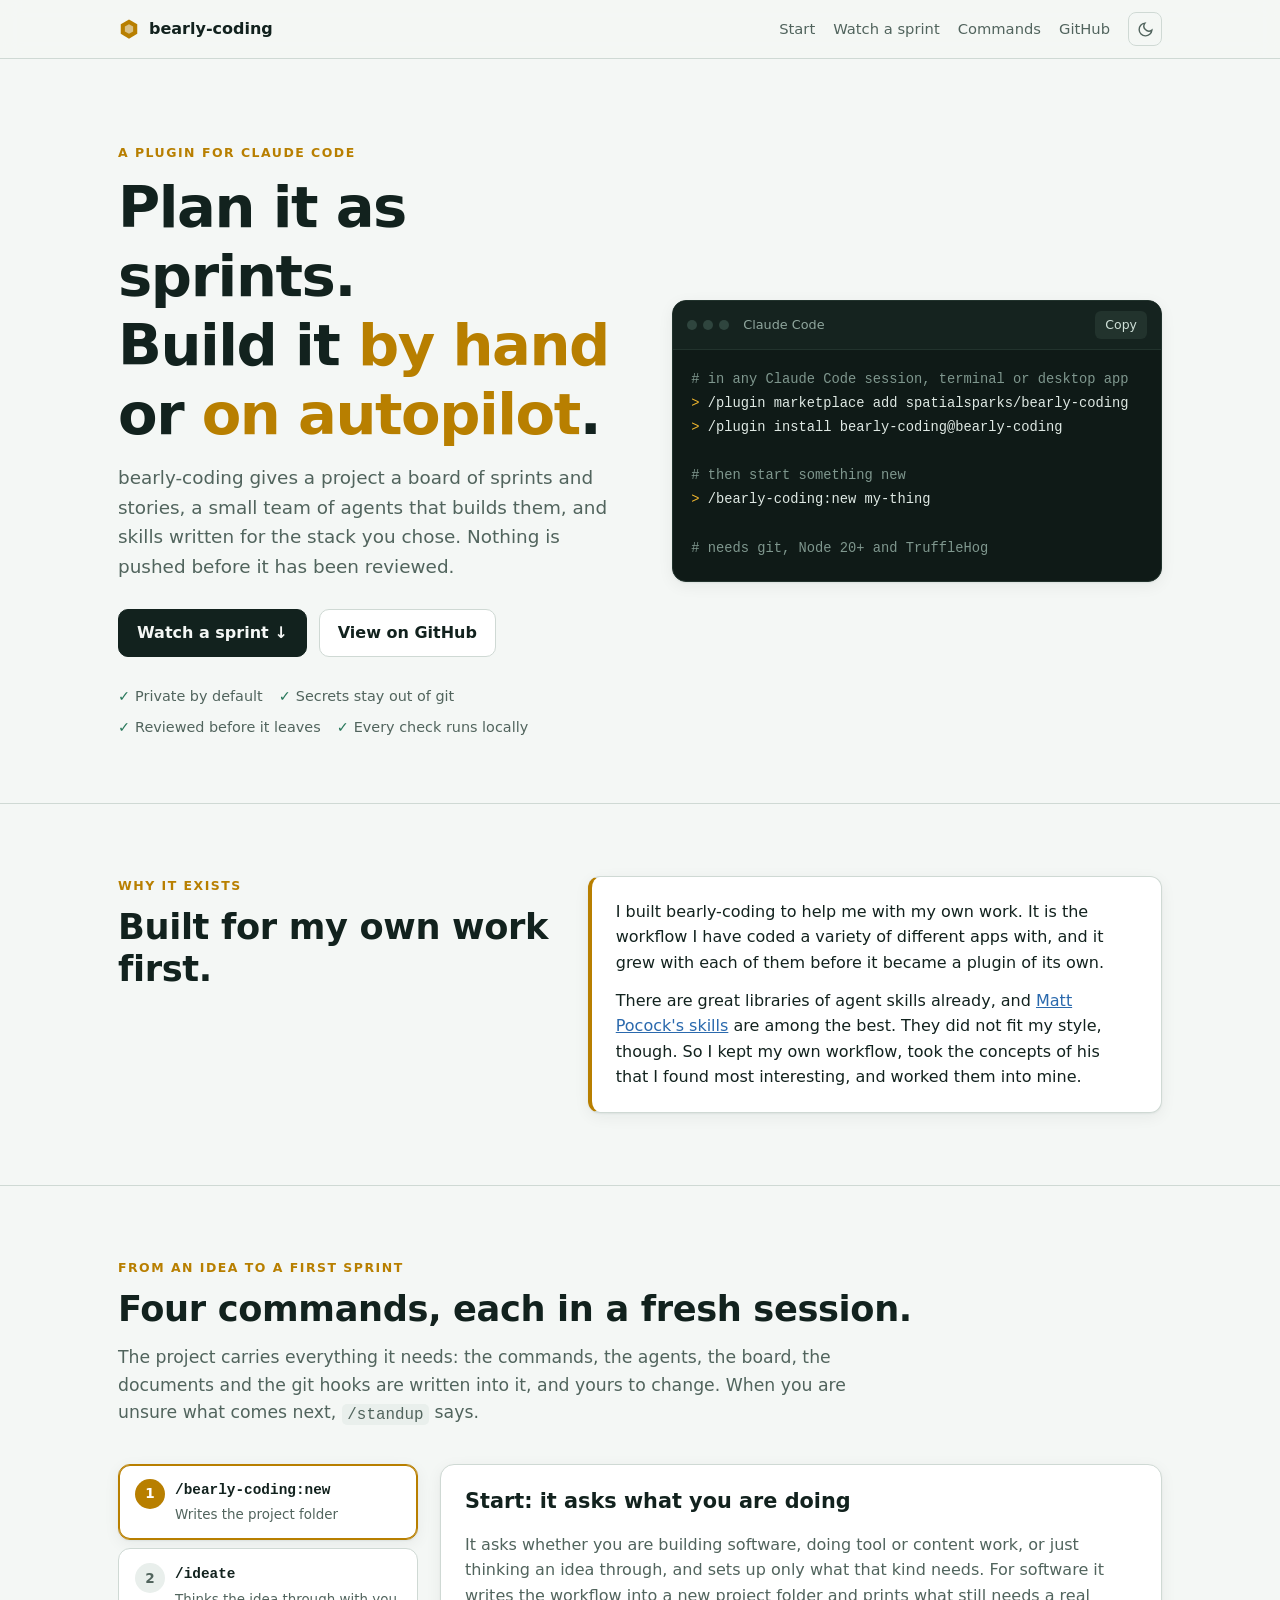
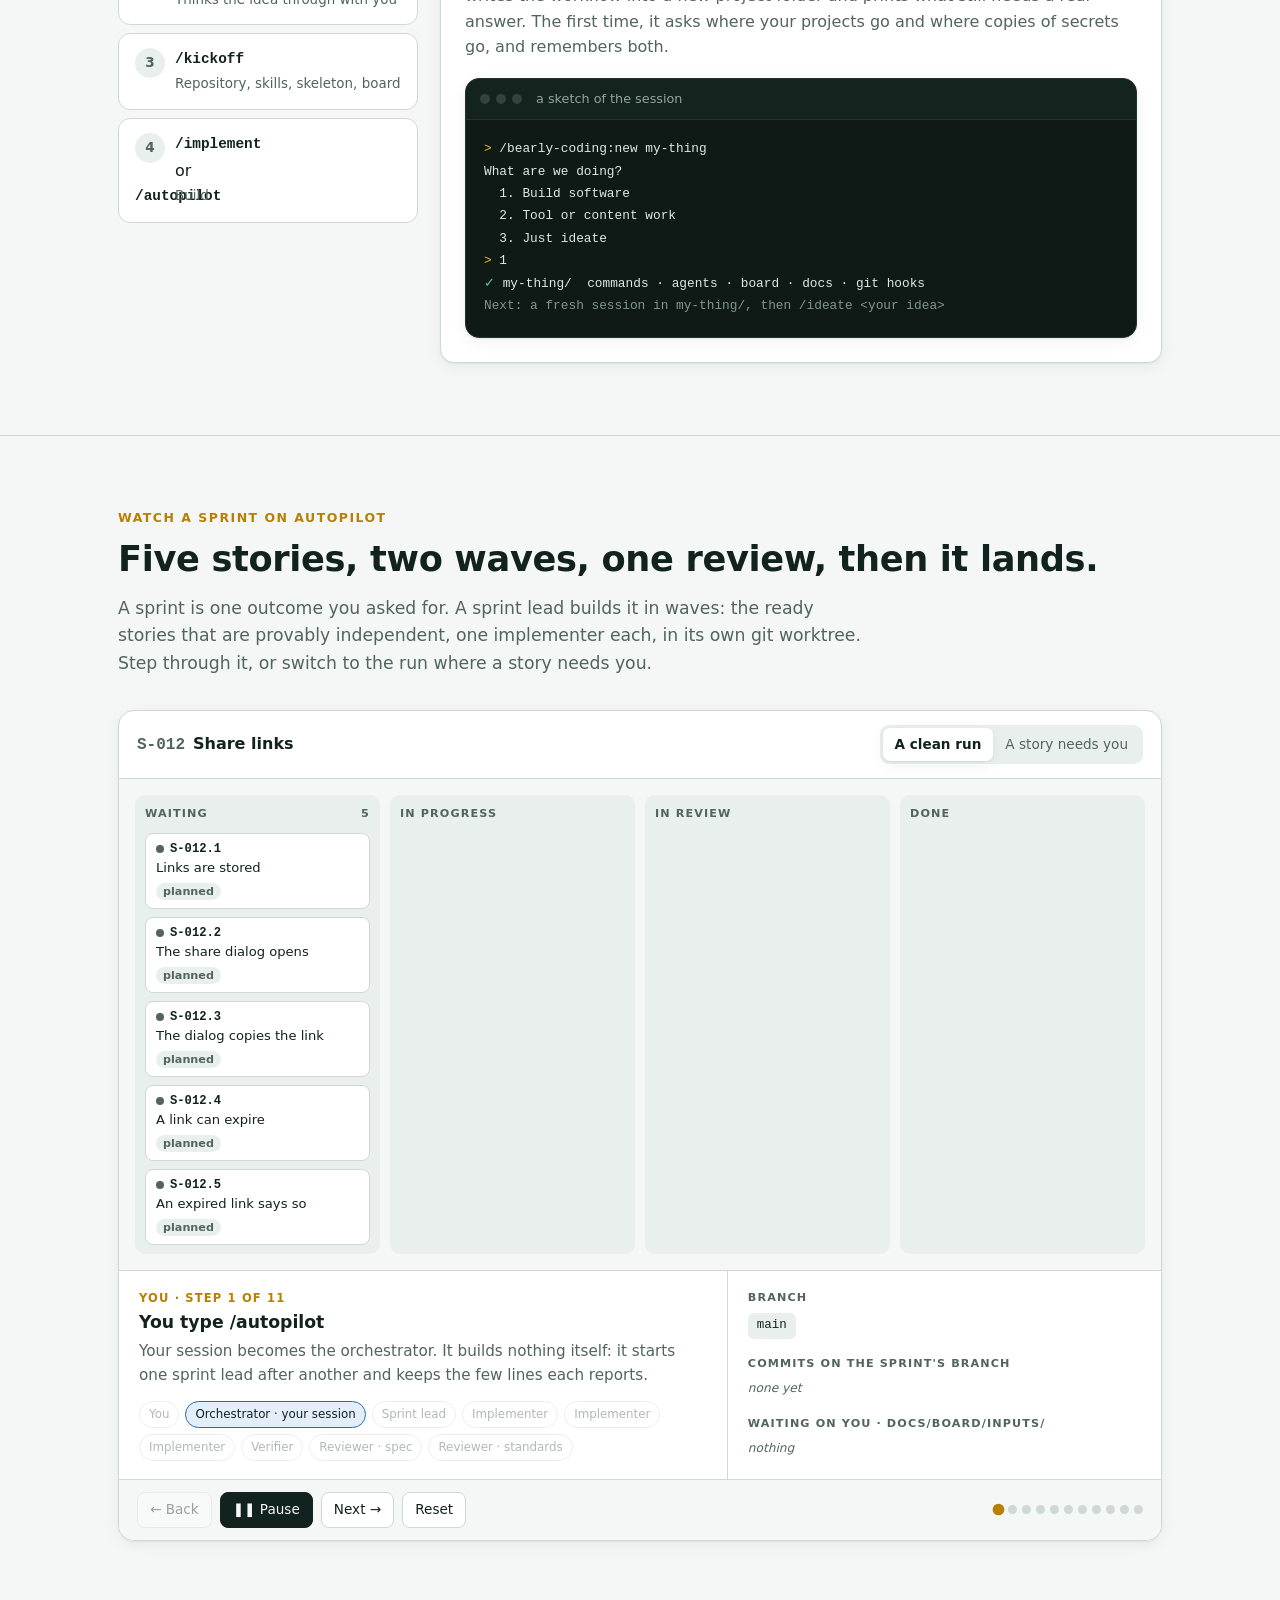
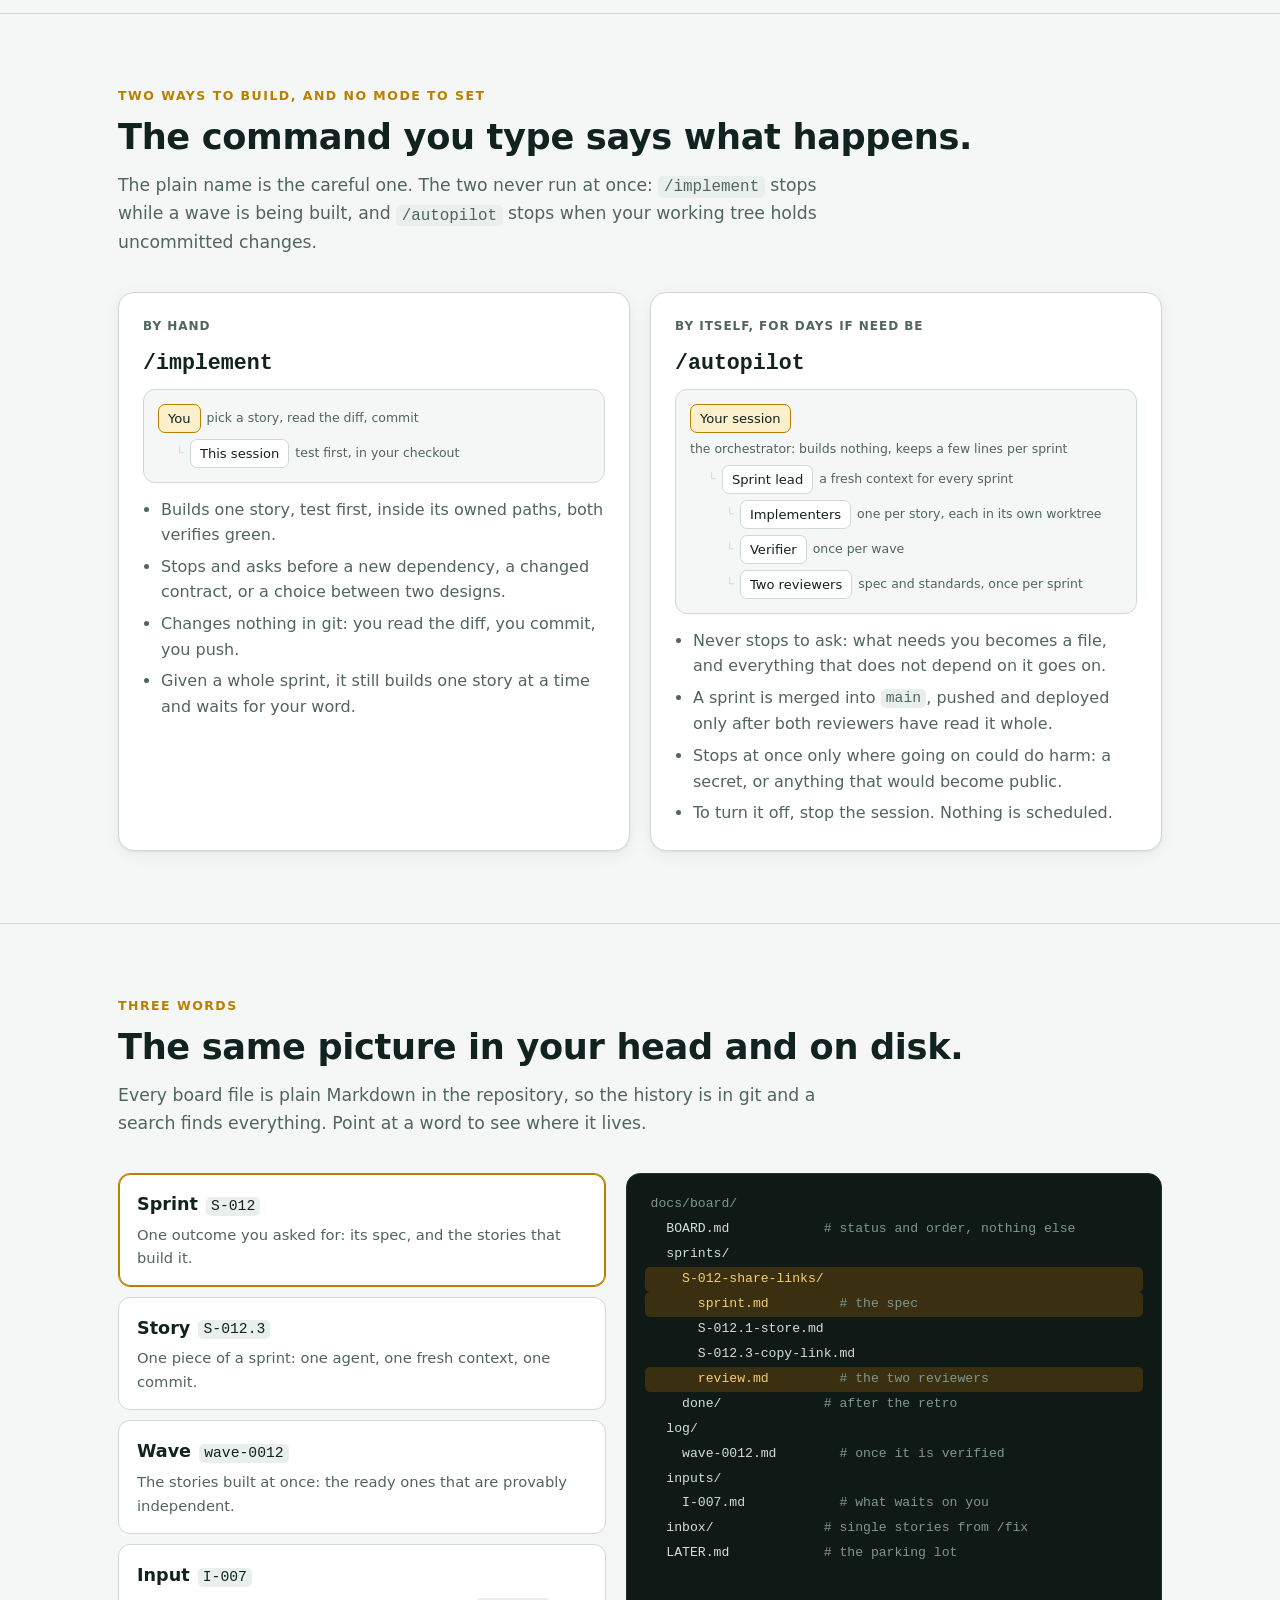
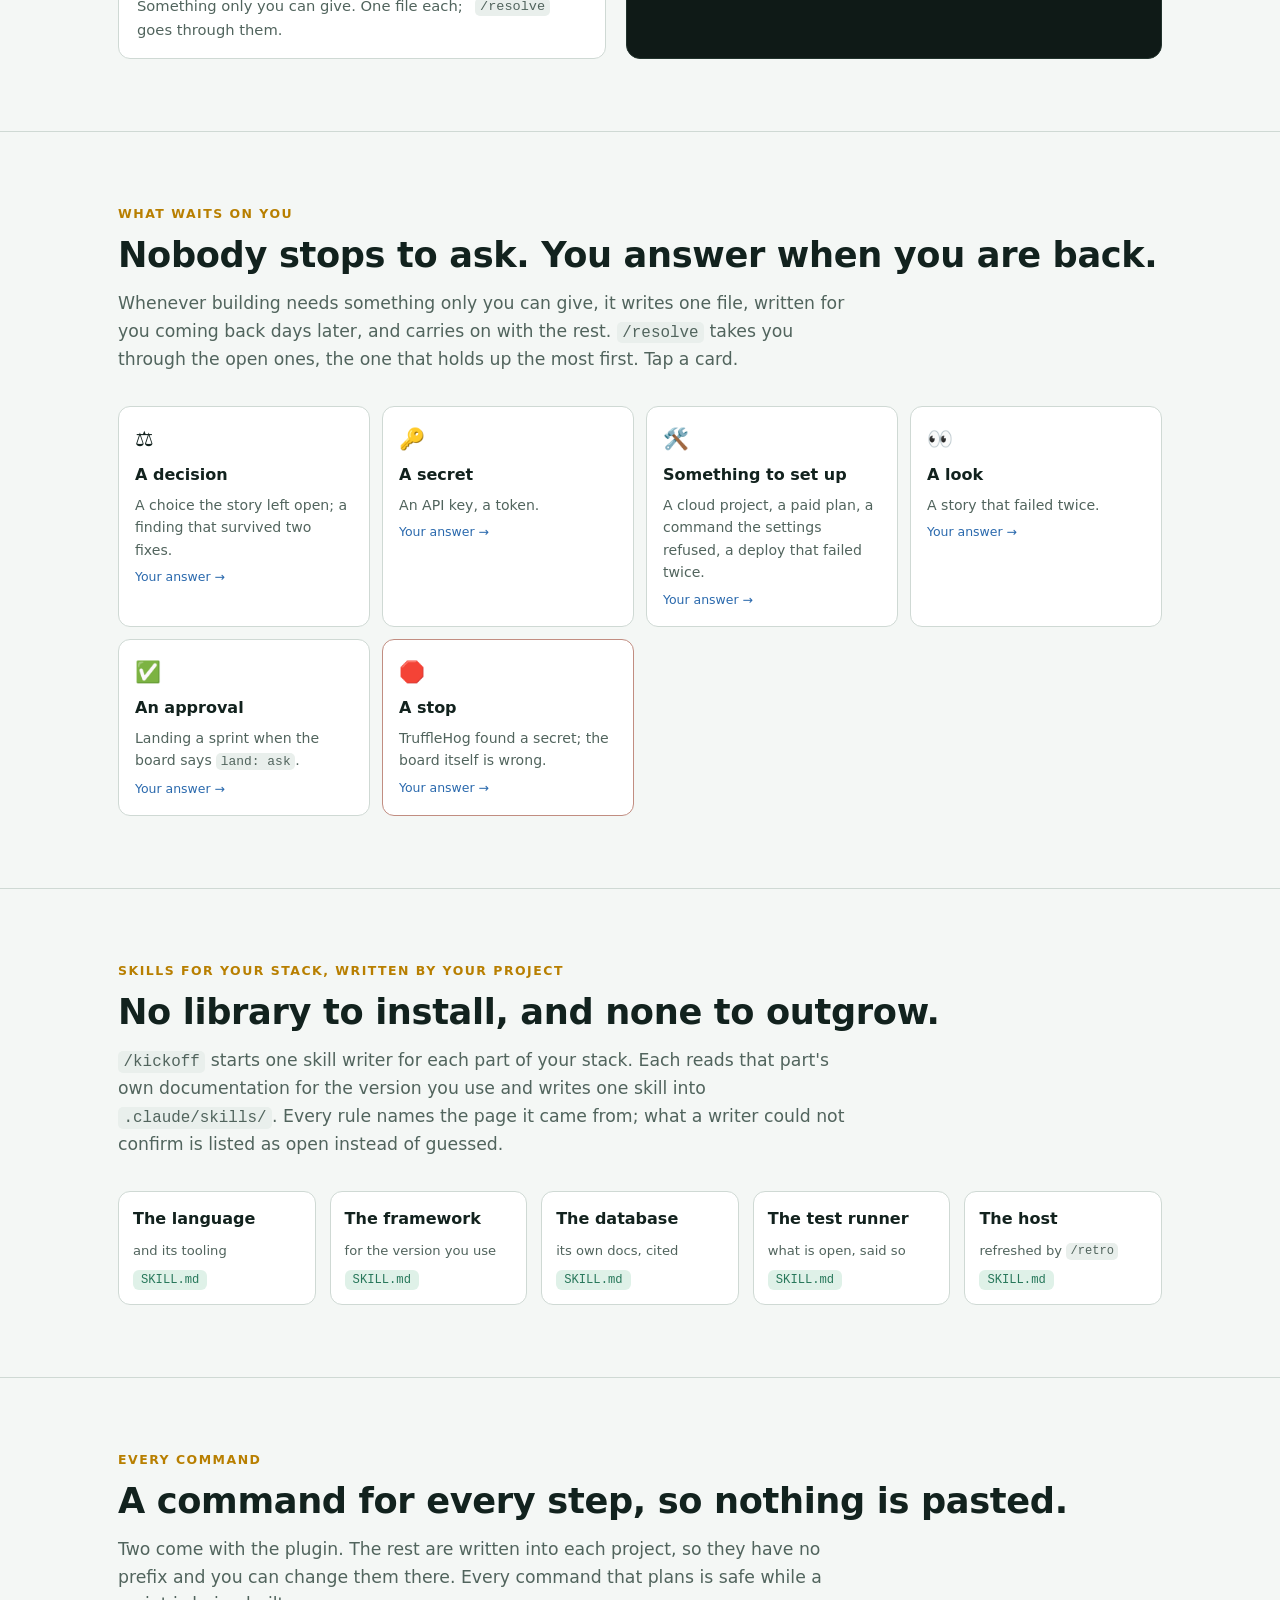
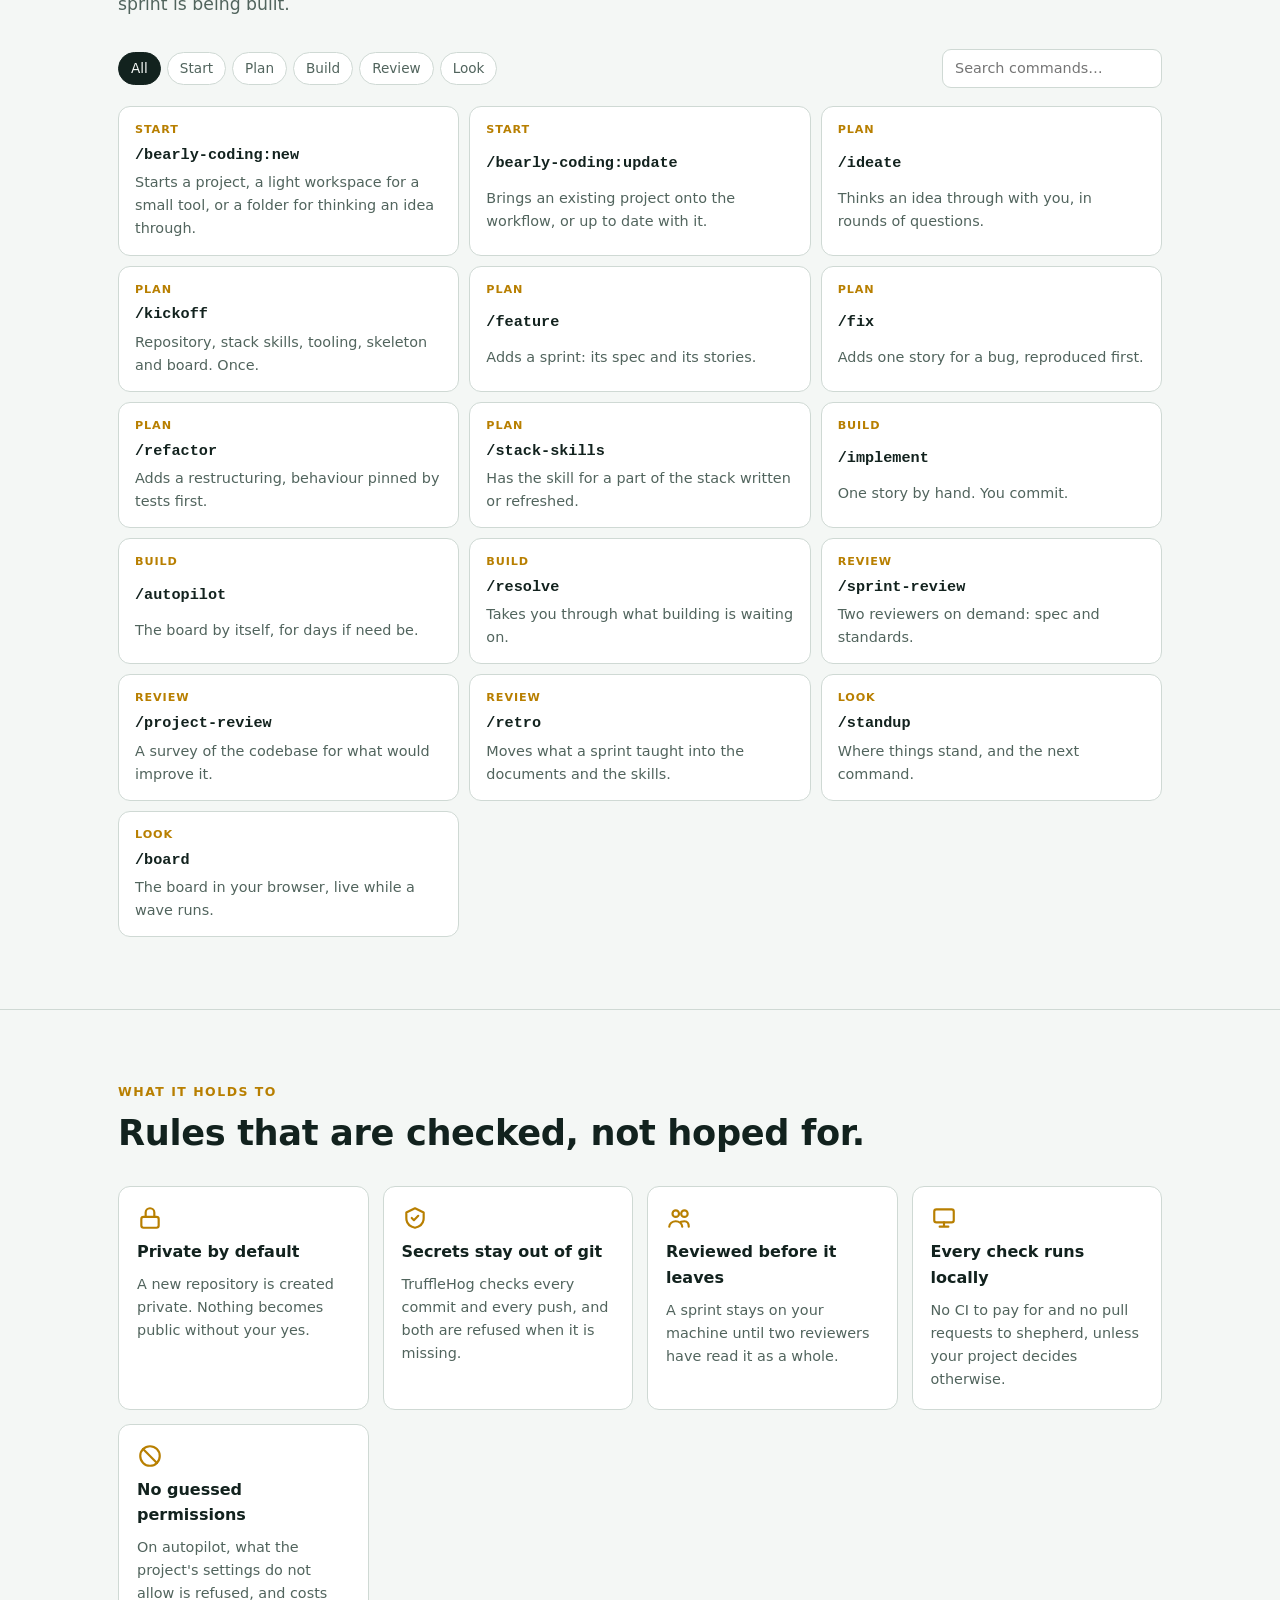
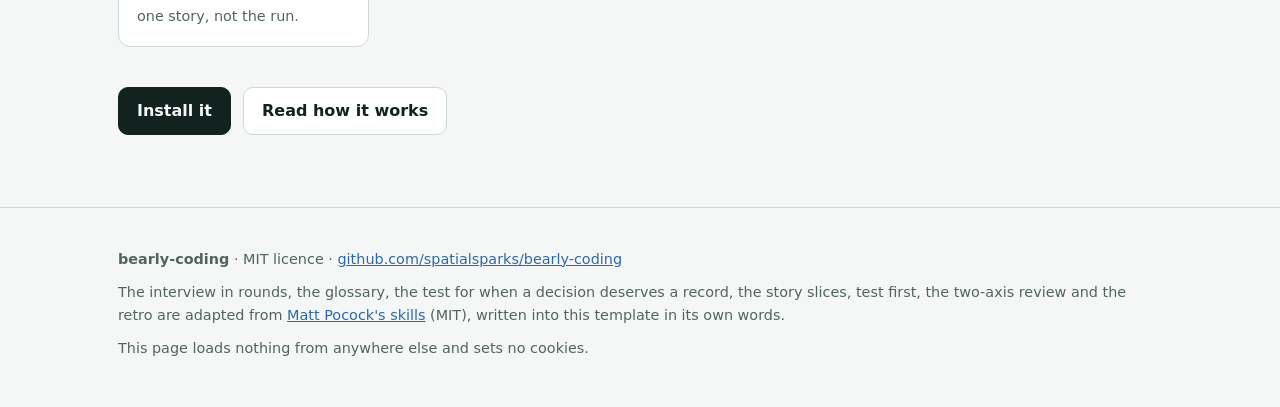
==== docs/index.html @ eb86c1d1 "docs: a page to click through, a flow picture, and a security policy - docs/index.html: the GitHub P" ====
<!doctype html>
<html lang="en">
<head>
<meta charset="utf-8">
<meta name="viewport" content="width=device-width, initial-scale=1">
<title>bearly-coding</title>
<meta name="description" content="A plugin for Claude Code: plan software as sprints on a board, and build it with a small team of agents, one story by hand or the whole board on autopilot.">
<meta property="og:title" content="bearly-coding">
<meta property="og:description" content="Plan it as sprints. Build it by hand or on autopilot. A plugin for Claude Code.">
<link rel="icon" href="data:image/svg+xml,%3Csvg xmlns='http://www.w3.org/2000/svg' viewBox='0 0 32 32'%3E%3Cpath d='M16 2l12 7v14l-12 7-12-7V9z' fill='%23e0a21a'/%3E%3C/svg%3E">
<style>
:root {
  --bg: #f4f7f5; --bg2: #e9efec; --card: #ffffff; --ink: #12221e; --muted: #51645d;
  --line: #cfd9d4; --honey: #b87f00; --honey-wash: #fbefcc; --blue: #2a69ad; --blue-wash: #e3eefa;
  --green: #27775a; --green-wash: #dff1e8; --red: #b3402e; --red-wash: #fbe3de;
  --shadow: 0 1px 2px rgba(18,34,30,.06), 0 4px 16px rgba(18,34,30,.06);
  --mono: ui-monospace, "Cascadia Mono", "SF Mono", Consolas, monospace;
  color-scheme: light;
}
@media (prefers-color-scheme: dark) {
  :root:not([data-theme="light"]) {
    --bg: #0b1412; --bg2: #111d1a; --card: #17241f; --ink: #e5eee9; --muted: #9bafa7;
    --line: #2b3c36; --honey: #f0b62e; --honey-wash: #3a2f10; --blue: #76aeea; --blue-wash: #15283b;
    --green: #62c39a; --green-wash: #133026; --red: #ef8a78; --red-wash: #3b1a14;
    --shadow: 0 1px 2px rgba(0,0,0,.3), 0 4px 16px rgba(0,0,0,.25);
    color-scheme: dark;
  }
}
:root[data-theme="dark"] {
  --bg: #0b1412; --bg2: #111d1a; --card: #17241f; --ink: #e5eee9; --muted: #9bafa7;
  --line: #2b3c36; --honey: #f0b62e; --honey-wash: #3a2f10; --blue: #76aeea; --blue-wash: #15283b;
  --green: #62c39a; --green-wash: #133026; --red: #ef8a78; --red-wash: #3b1a14;
  --shadow: 0 1px 2px rgba(0,0,0,.3), 0 4px 16px rgba(0,0,0,.25);
  color-scheme: dark;
}

* { box-sizing: border-box; }
html { scroll-behavior: smooth; scroll-padding-top: 72px; }
body {
  margin: 0; background: var(--bg); color: var(--ink);
  font: 16px/1.6 system-ui, -apple-system, "Segoe UI", Roboto, sans-serif;
  -webkit-font-smoothing: antialiased;
}
a { color: var(--blue); }
code, kbd, pre { font-family: var(--mono); }
code { font-size: .92em; background: var(--bg2); padding: .1em .35em; border-radius: 5px; }
h1, h2, h3 { line-height: 1.2; margin: 0; }
h2 { font-size: clamp(1.6rem, 3.2vw, 2.2rem); letter-spacing: -.01em; }
h3 { font-size: 1.1rem; }
p { margin: 0; }
button { font: inherit; color: inherit; cursor: pointer; }
.wrap { max-width: 1100px; margin: 0 auto; padding: 0 16px; }
@media (min-width: 720px) { .wrap { padding: 0 28px; } }
section { padding: 72px 0; }
section + section { border-top: 1px solid var(--line); }
.kicker { color: var(--honey); font-size: .78rem; font-weight: 700; letter-spacing: .12em; text-transform: uppercase; margin-bottom: 10px; }
.lede { color: var(--muted); font-size: 1.08rem; max-width: 68ch; margin-top: 14px; }
.sr { position: absolute; width: 1px; height: 1px; overflow: hidden; clip: rect(0 0 0 0); }

/* Header */
header.top {
  position: sticky; top: 0; z-index: 10; backdrop-filter: blur(10px);
  background: color-mix(in srgb, var(--bg) 82%, transparent); border-bottom: 1px solid var(--line);
}
header.top .wrap { display: flex; align-items: center; gap: 18px; height: 58px; }
.brand { display: flex; align-items: center; gap: 9px; font-weight: 750; color: var(--ink); text-decoration: none; }
.brand svg { width: 22px; height: 22px; }
nav.links { display: flex; gap: 18px; margin-left: auto; font-size: .92rem; }
nav.links a { color: var(--muted); text-decoration: none; }
nav.links a:hover { color: var(--ink); }
@media (max-width: 760px) { nav.links .hide-sm { display: none; } }
.icon-btn { background: none; border: 1px solid var(--line); border-radius: 8px; width: 34px; height: 34px; display: grid; place-items: center; color: var(--muted); }
.icon-btn:hover { color: var(--ink); border-color: var(--muted); }
.icon-btn svg { width: 17px; height: 17px; }

/* Hero */
.hero { padding: 84px 0 64px; }
.hero-grid { display: grid; gap: 40px; align-items: center; }
@media (min-width: 920px) { .hero-grid { grid-template-columns: 1.05fr 1fr; } }
.hero h1 { font-size: clamp(2.2rem, 5.4vw, 3.6rem); letter-spacing: -.025em; font-weight: 800; }
.hero h1 em { font-style: normal; color: var(--honey); }
.hero .lede { font-size: 1.15rem; }
.cta { display: flex; flex-wrap: wrap; gap: 12px; margin-top: 28px; }
.btn { display: inline-flex; align-items: center; gap: 8px; padding: 10px 18px; border-radius: 10px; font-weight: 600; text-decoration: none; border: 1px solid var(--line); background: var(--card); color: var(--ink); }
.btn.primary { background: var(--ink); color: var(--bg); border-color: var(--ink); }
.btn:hover { transform: translateY(-1px); }
.promises { display: flex; flex-wrap: wrap; gap: 8px 16px; margin-top: 28px; color: var(--muted); font-size: .9rem; }
.promises span::before { content: "✓ "; color: var(--green); font-weight: 700; }

.term { background: #0f1a17; color: #dfe9e4; border-radius: 14px; box-shadow: var(--shadow); overflow: hidden; border: 1px solid #22332d; }
.term-bar { display: flex; align-items: center; gap: 6px; padding: 10px 14px; background: #15231f; border-bottom: 1px solid #22332d; }
.term-bar i { width: 10px; height: 10px; border-radius: 50%; background: #2f453e; display: block; }
.term-bar b { margin-left: 8px; font-weight: 500; font-size: .8rem; color: #8fa69d; }
.term-bar button { margin-left: auto; background: #22332d; border: 0; color: #cfe0d8; font-size: .78rem; padding: 4px 10px; border-radius: 6px; }
.term pre { margin: 0; padding: 18px 18px 20px; font-size: .86rem; line-height: 1.75; white-space: pre-wrap; word-break: break-word; }
.term .c { color: #7f978e; }
.term .p { color: #f0b62e; }
.term .ok { color: #62c39a; }
.term .hl { color: #9ccaf5; }

/* Why */
.why { display: grid; gap: 28px; }
@media (min-width: 860px) { .why { grid-template-columns: 1fr 1.3fr; align-items: start; } }
.why blockquote { margin: 0; padding: 22px 24px; background: var(--card); border: 1px solid var(--line); border-left: 4px solid var(--honey); border-radius: 12px; box-shadow: var(--shadow); }
.why blockquote p + p { margin-top: 12px; }

/* Steps */
.steps { display: grid; gap: 22px; margin-top: 36px; }
@media (min-width: 900px) { .steps { grid-template-columns: 300px 1fr; } }
.step-tabs { display: grid; gap: 8px; align-content: start; }
.step-tab { text-align: left; background: var(--card); border: 1px solid var(--line); border-radius: 12px; padding: 14px 16px; display: grid; grid-template-columns: 30px 1fr; gap: 2px 10px; }
.step-tab .n { grid-row: span 2; width: 30px; height: 30px; border-radius: 50%; background: var(--bg2); color: var(--muted); display: grid; place-items: center; font-weight: 700; font-size: .85rem; }
.step-tab code { background: none; padding: 0; font-weight: 600; font-size: .9rem; }
.step-tab small { color: var(--muted); font-size: .84rem; }
.step-tab[aria-selected="true"] { border-color: var(--honey); box-shadow: 0 0 0 1px var(--honey) inset, var(--shadow); }
.step-tab[aria-selected="true"] .n { background: var(--honey); color: #fff; }
.step-panel { background: var(--card); border: 1px solid var(--line); border-radius: 14px; padding: 24px; box-shadow: var(--shadow); display: grid; gap: 18px; align-content: start; }
.step-panel h3 { font-size: 1.3rem; }
.step-panel p { color: var(--muted); }
.step-panel .term pre { font-size: .8rem; }
.note { font-size: .8rem; color: var(--muted); }

/* Simulator */
.sim { margin-top: 32px; background: var(--card); border: 1px solid var(--line); border-radius: 16px; box-shadow: var(--shadow); overflow: hidden; }
.sim-head { display: flex; flex-wrap: wrap; gap: 12px; align-items: center; padding: 14px 18px; border-bottom: 1px solid var(--line); }
.sim-head .title { font-weight: 700; }
.sim-head .title span { font-family: var(--mono); color: var(--muted); font-weight: 600; margin-right: 8px; }
.seg { display: inline-flex; background: var(--bg2); border-radius: 9px; padding: 3px; margin-left: auto; }
.seg button { border: 0; background: none; padding: 6px 12px; border-radius: 7px; font-size: .85rem; color: var(--muted); }
.seg button[aria-pressed="true"] { background: var(--card); color: var(--ink); box-shadow: var(--shadow); font-weight: 600; }
.board { display: grid; grid-template-columns: repeat(4, 1fr); gap: 10px; padding: 16px; background: var(--bg); }
@media (max-width: 760px) { .board { grid-template-columns: repeat(2, 1fr); } }
.lane { background: var(--bg2); border-radius: 10px; padding: 10px; min-height: 250px; display: flex; flex-direction: column; gap: 8px; }
@media (max-width: 760px) { .lane { min-height: 150px; } }
.lane h4 { margin: 0 0 2px; font-size: .7rem; letter-spacing: .1em; color: var(--muted); display: flex; justify-content: space-between; }
.card { background: var(--card); border: 1px solid var(--line); border-radius: 8px; padding: 8px 10px; font-size: .82rem; line-height: 1.35; will-change: transform; }
.card .id { font: 600 .76rem var(--mono); display: flex; align-items: center; gap: 6px; }
.card .id::before { content: ""; width: 8px; height: 8px; border-radius: 50%; background: var(--dot, var(--muted)); }
.card .t { margin-top: 3px; }
.card .b { display: inline-block; margin-top: 6px; font-size: .7rem; font-weight: 600; padding: 1px 7px; border-radius: 99px; background: var(--bg2); color: var(--muted); }
.card.prog { --dot: var(--blue); } .card.prog .b { background: var(--blue-wash); color: var(--blue); }
.card.rev { --dot: var(--honey); } .card.rev .b { background: var(--honey-wash); color: var(--honey); }
.card.done { --dot: var(--green); } .card.done .b { background: var(--green-wash); color: var(--green); }
.card.ready .b { background: var(--green-wash); color: var(--green); }
.card.blocked { border-color: var(--red); --dot: var(--red); } .card.blocked .b { background: var(--red-wash); color: var(--red); }
.card.fix { border-style: dashed; }

.sim-body { display: grid; gap: 0; }
@media (min-width: 920px) { .sim-body { grid-template-columns: 1.4fr 1fr; } }
.narr { padding: 18px 20px; border-top: 1px solid var(--line); min-height: 150px; }
.narr .k { font-size: .72rem; font-weight: 700; letter-spacing: .1em; color: var(--honey); text-transform: uppercase; }
.narr h3 { margin: 4px 0 6px; font-size: 1.08rem; }
.narr p { color: var(--muted); font-size: .95rem; }
.agents { display: flex; flex-wrap: wrap; gap: 6px; margin-top: 14px; }
.agent { font-size: .74rem; padding: 3px 9px; border-radius: 99px; border: 1px solid var(--line); color: var(--muted); opacity: .45; transition: all .3s; }
.agent.on { opacity: 1; color: var(--ink); border-color: var(--blue); background: var(--blue-wash); }
.agent.you.on { border-color: var(--honey); background: var(--honey-wash); }
.side { border-top: 1px solid var(--line); padding: 18px 20px; display: grid; gap: 16px; align-content: start; font-size: .84rem; }
@media (min-width: 920px) { .side { border-left: 1px solid var(--line); } }
.side h4 { margin: 0 0 6px; font-size: .7rem; letter-spacing: .1em; color: var(--muted); text-transform: uppercase; }
.side ul { list-style: none; margin: 0; padding: 0; display: grid; gap: 3px; }
.side li { font-family: var(--mono); font-size: .76rem; white-space: nowrap; overflow: hidden; text-overflow: ellipsis; }
.side li.empty { font-family: inherit; color: var(--muted); font-style: italic; }
.side li .s { color: var(--muted); }
.branch { display: inline-flex; align-items: center; gap: 6px; font-family: var(--mono); font-size: .78rem; padding: 3px 9px; border-radius: 6px; background: var(--bg2); }
.branch.landed { background: var(--green-wash); color: var(--green); }
.branch.held { background: var(--red-wash); color: var(--red); }
.controls { display: flex; flex-wrap: wrap; align-items: center; gap: 8px; padding: 12px 18px; border-top: 1px solid var(--line); background: var(--bg); }
.controls button.c { border: 1px solid var(--line); background: var(--card); border-radius: 8px; padding: 6px 12px; font-size: .85rem; }
.controls button.c.main { background: var(--ink); color: var(--bg); border-color: var(--ink); min-width: 84px; }
.controls button.c:disabled { opacity: .4; cursor: default; }
.dots { display: flex; gap: 5px; margin-left: auto; }
.dots button { width: 9px; height: 9px; border-radius: 50%; border: 0; padding: 0; background: var(--line); }
.dots button[aria-current="step"] { background: var(--honey); transform: scale(1.3); }

/* Two ways */
.ways { display: grid; gap: 20px; margin-top: 36px; }
@media (min-width: 860px) { .ways { grid-template-columns: 1fr 1fr; } }
.way { background: var(--card); border: 1px solid var(--line); border-radius: 16px; padding: 24px; box-shadow: var(--shadow); display: grid; gap: 14px; align-content: start; }
.way .tag { font-size: .75rem; font-weight: 700; color: var(--muted); letter-spacing: .08em; text-transform: uppercase; }
.way h3 { font: 700 1.35rem var(--mono); }
.way ul { margin: 0; padding-left: 18px; color: var(--muted); display: grid; gap: 6px; }
.tree { display: grid; gap: 6px; font-size: .82rem; padding: 14px; border-radius: 12px; background: var(--bg); border: 1px solid var(--line); }
.tree .row { display: flex; gap: 6px; flex-wrap: wrap; align-items: center; }
.tree .row.i1 { padding-left: 18px; } .tree .row.i2 { padding-left: 36px; }
.tree .row::before { content: "└"; color: var(--line); font-family: var(--mono); }
.tree .row.i0::before { content: none; }
.node { padding: 3px 9px; border-radius: 7px; background: var(--card); border: 1px solid var(--line); animation: pulse 6s ease-in-out infinite; animation-delay: var(--d, 0s); }
.node.you { border-color: var(--honey); background: var(--honey-wash); }
.tree .s { color: var(--muted); font-size: .78rem; }
@keyframes pulse { 0%, 70%, 100% { box-shadow: none; } 80% { box-shadow: 0 0 0 3px color-mix(in srgb, var(--blue) 35%, transparent); } }

/* Words */
.words { display: grid; gap: 20px; margin-top: 36px; }
@media (min-width: 900px) { .words { grid-template-columns: 1fr 1.1fr; } }
.word-list { display: grid; gap: 10px; }
.word { text-align: left; background: var(--card); border: 1px solid var(--line); border-radius: 12px; padding: 16px 18px; }
.word b { font-size: 1.1rem; } .word code { margin-left: 8px; }
.word p { color: var(--muted); font-size: .92rem; margin-top: 4px; }
.word.on { border-color: var(--honey); box-shadow: 0 0 0 1px var(--honey) inset; }
.files { background: #0f1a17; color: #cfe0d8; border-radius: 14px; padding: 18px; font: .82rem/1.9 var(--mono); overflow-x: auto; border: 1px solid #22332d; }
.files div { white-space: pre; border-radius: 5px; padding: 0 6px; transition: background .25s, color .25s; }
.files .dim { color: #7f978e; }
.files div.lit { background: #3a2f10; color: #f6cf73; }

/* Inputs */
.inputs { display: grid; gap: 12px; margin-top: 32px; grid-template-columns: repeat(auto-fill, minmax(min(100%, 230px), 1fr)); }
.input { text-align: left; background: var(--card); border: 1px solid var(--line); border-radius: 12px; padding: 16px; display: grid; gap: 6px; align-content: start; min-height: 150px; }
.input .ic { font-size: 1.3rem; }
.input b { font-size: 1rem; }
.input .eg { color: var(--muted); font-size: .88rem; }
.input .ans { display: none; font-size: .88rem; border-top: 1px dashed var(--line); padding-top: 8px; margin-top: 4px; }
.input .ans b { font-size: .75rem; letter-spacing: .08em; text-transform: uppercase; color: var(--honey); display: block; }
.input[aria-expanded="true"] { border-color: var(--honey); }
.input[aria-expanded="true"] .ans { display: block; }
.input .more { font-size: .78rem; color: var(--blue); }
.input[aria-expanded="true"] .more { display: none; }
.input.stop { border-color: color-mix(in srgb, var(--red) 50%, var(--line)); }

/* Skills */
.skills { display: grid; gap: 14px; margin-top: 32px; }
@media (min-width: 860px) { .skills { grid-template-columns: repeat(5, 1fr); } }
.skill { background: var(--card); border: 1px solid var(--line); border-radius: 12px; padding: 14px; display: grid; gap: 8px; }
.skill .part { font-weight: 700; }
.skill .src { color: var(--muted); font-size: .82rem; }
.skill .out { font: .76rem var(--mono); color: var(--green); background: var(--green-wash); padding: 3px 8px; border-radius: 6px; justify-self: start; }

/* Commands */
.cmd-tools { display: flex; flex-wrap: wrap; gap: 10px; margin-top: 30px; align-items: center; }
.chips { display: flex; flex-wrap: wrap; gap: 6px; }
.chips button { border: 1px solid var(--line); background: var(--card); padding: 5px 12px; border-radius: 99px; font-size: .85rem; color: var(--muted); }
.chips button[aria-pressed="true"] { background: var(--ink); color: var(--bg); border-color: var(--ink); }
.cmd-tools input { margin-left: auto; padding: 7px 12px; border-radius: 9px; border: 1px solid var(--line); background: var(--card); color: var(--ink); font: inherit; font-size: .9rem; min-width: 0; width: 220px; max-width: 100%; }
.cmds { display: grid; gap: 10px; margin-top: 18px; grid-template-columns: repeat(auto-fill, minmax(min(100%, 300px), 1fr)); }
.cmd { background: var(--card); border: 1px solid var(--line); border-radius: 12px; padding: 14px 16px; display: grid; gap: 4px; }
.cmd code { background: none; padding: 0; font-weight: 700; font-size: .95rem; }
.cmd span { color: var(--muted); font-size: .9rem; }
.cmd small { font-size: .7rem; font-weight: 700; letter-spacing: .08em; text-transform: uppercase; color: var(--honey); }
.cmd[hidden] { display: none; }

/* Principles */
.principles { display: grid; gap: 14px; margin-top: 32px; grid-template-columns: repeat(auto-fill, minmax(min(100%, 200px), 1fr)); }
.pr { background: var(--card); border: 1px solid var(--line); border-radius: 12px; padding: 18px; display: grid; gap: 8px; align-content: start; }
.pr svg { width: 26px; height: 26px; color: var(--honey); }
.pr p { color: var(--muted); font-size: .9rem; }

footer { border-top: 1px solid var(--line); padding: 40px 0 56px; color: var(--muted); font-size: .9rem; }
footer .wrap { display: grid; gap: 10px; }

@media (prefers-reduced-motion: reduce) {
  html { scroll-behavior: auto; }
  *, *::before, *::after { animation: none !important; transition: none !important; }
}
</style>
<script>
  try { const t = localStorage.getItem('theme'); if (t) document.documentElement.dataset.theme = t; } catch (e) {}
</script>
</head>
<body>

<header class="top">
  <div class="wrap">
    <a class="brand" href="#top">
      <svg viewBox="0 0 32 32" aria-hidden="true"><path d="M16 2l12 7v14l-12 7-12-7V9z" fill="var(--honey)"/><path d="M16 9l6 3.5v7L16 23l-6-3.5v-7z" fill="var(--bg)" opacity=".55"/></svg>
      bearly-coding
    </a>
    <nav class="links" aria-label="Sections">
      <a class="hide-sm" href="#start">Start</a>
      <a href="#watch">Watch a sprint</a>
      <a class="hide-sm" href="#commands">Commands</a>
      <a href="https://github.com/spatialsparks/bearly-coding">GitHub</a>
    </nav>
    <button class="icon-btn" id="theme" type="button" aria-label="Switch between light and dark">
      <svg viewBox="0 0 24 24" fill="none" stroke="currentColor" stroke-width="2" stroke-linecap="round"><path d="M21 12.8A9 9 0 1 1 11.2 3a7 7 0 0 0 9.8 9.8z"/></svg>
    </button>
  </div>
</header>

<main id="top">

<section class="hero">
  <div class="wrap hero-grid">
    <div>
      <div class="kicker">A plugin for Claude Code</div>
      <h1>Plan it as sprints.<br>Build it <em>by hand</em> or <em>on autopilot</em>.</h1>
      <p class="lede">bearly-coding gives a project a board of sprints and stories, a small team of agents that builds them, and skills written for the stack you chose. Nothing is pushed before it has been reviewed.</p>
      <div class="cta">
        <a class="btn primary" href="#watch">Watch a sprint ↓</a>
        <a class="btn" href="https://github.com/spatialsparks/bearly-coding">View on GitHub</a>
      </div>
      <div class="promises">
        <span>Private by default</span><span>Secrets stay out of git</span><span>Reviewed before it leaves</span><span>Every check runs locally</span>
      </div>
    </div>
    <div class="term" aria-label="Install">
      <div class="term-bar"><i></i><i></i><i></i><b>Claude Code</b><button type="button" id="copy">Copy</button></div>
<pre id="install"><span class="c"># in any Claude Code session, terminal or desktop app</span>
<span class="p">&gt;</span> /plugin marketplace add spatialsparks/bearly-coding
<span class="p">&gt;</span> /plugin install bearly-coding@bearly-coding

<span class="c"># then start something new</span>
<span class="p">&gt;</span> /bearly-coding:new my-thing

<span class="c"># needs git, Node 20+ and TruffleHog</span></pre>
    </div>
  </div>
</section>

<section id="why">
  <div class="wrap why">
    <div>
      <div class="kicker">Why it exists</div>
      <h2>Built for my own work first.</h2>
    </div>
    <blockquote>
      <p>I built bearly-coding to help me with my own work. It is the workflow I have coded a variety of different apps with, and it grew with each of them before it became a plugin of its own.</p>
      <p>There are great libraries of agent skills already, and <a href="https://github.com/mattpocock/skills">Matt Pocock's skills</a> are among the best. They did not fit my style, though. So I kept my own workflow, took the concepts of his that I found most interesting, and worked them into mine.</p>
    </blockquote>
  </div>
</section>

<section id="start">
  <div class="wrap">
    <div class="kicker">From an idea to a first sprint</div>
    <h2>Four commands, each in a fresh session.</h2>
    <p class="lede">The project carries everything it needs: the commands, the agents, the board, the documents and the git hooks are written into it, and yours to change. When you are unsure what comes next, <code>/standup</code> says.</p>
    <div class="steps">
      <div class="step-tabs" role="tablist" aria-label="Steps">
        <button class="step-tab" role="tab" aria-selected="true" aria-controls="step-panel" data-step="0"><span class="n">1</span><code>/bearly-coding:new</code><small>Writes the project folder</small></button>
        <button class="step-tab" role="tab" aria-selected="false" aria-controls="step-panel" data-step="1"><span class="n">2</span><code>/ideate</code><small>Thinks the idea through with you</small></button>
        <button class="step-tab" role="tab" aria-selected="false" aria-controls="step-panel" data-step="2"><span class="n">3</span><code>/kickoff</code><small>Repository, skills, skeleton, board</small></button>
        <button class="step-tab" role="tab" aria-selected="false" aria-controls="step-panel" data-step="3"><span class="n">4</span><code>/implement</code> or <code>/autopilot</code><small>Build</small></button>
      </div>
      <div class="step-panel" id="step-panel" role="tabpanel" aria-live="polite"></div>
    </div>
  </div>
</section>

<section id="watch">
  <div class="wrap">
    <div class="kicker">Watch a sprint on autopilot</div>
    <h2>Five stories, two waves, one review, then it lands.</h2>
    <p class="lede">A sprint is one outcome you asked for. A sprint lead builds it in waves: the ready stories that are provably independent, one implementer each, in its own git worktree. Step through it, or switch to the run where a story needs you.</p>

    <div class="sim" id="sim">
      <div class="sim-head">
        <div class="title"><span>S-012</span>Share links</div>
        <div class="seg" role="group" aria-label="Scenario">
          <button type="button" data-scn="clean" aria-pressed="true">A clean run</button>
          <button type="button" data-scn="needs" aria-pressed="false">A story needs you</button>
        </div>
      </div>
      <div class="board">
        <div class="lane" data-col="w"><h4><span>WAITING</span><span class="count"></span></h4></div>
        <div class="lane" data-col="p"><h4><span>IN PROGRESS</span><span class="count"></span></h4></div>
        <div class="lane" data-col="r"><h4><span>IN REVIEW</span><span class="count"></span></h4></div>
        <div class="lane" data-col="d"><h4><span>DONE</span><span class="count"></span></h4></div>
      </div>
      <div class="sim-body">
        <div class="narr">
          <div class="k" id="n-k"></div>
          <h3 id="n-h"></h3>
          <p id="n-p" aria-live="polite"></p>
          <div class="agents" id="agents"></div>
        </div>
        <div class="side">
          <div><h4>Branch</h4><span class="branch" id="branch"></span></div>
          <div><h4>Commits on the sprint's branch</h4><ul id="commits"></ul></div>
          <div><h4>Waiting on you · docs/board/inputs/</h4><ul id="inputs"></ul></div>
        </div>
      </div>
      <div class="controls">
        <button type="button" class="c" id="back" aria-label="Previous step">← Back</button>
        <button type="button" class="c main" id="play">▶ Play</button>
        <button type="button" class="c" id="next" aria-label="Next step">Next →</button>
        <button type="button" class="c" id="reset">Reset</button>
        <div class="dots" id="dots" aria-label="Steps"></div>
      </div>
    </div>
  </div>
</section>

<section id="ways">
  <div class="wrap">
    <div class="kicker">Two ways to build, and no mode to set</div>
    <h2>The command you type says what happens.</h2>
    <p class="lede">The plain name is the careful one. The two never run at once: <code>/implement</code> stops while a wave is being built, and <code>/autopilot</code> stops when your working tree holds uncommitted changes.</p>
    <div class="ways">
      <div class="way">
        <div class="tag">By hand</div>
        <h3>/implement</h3>
        <div class="tree" aria-label="Who works in /implement">
          <div class="row i0"><span class="node you">You</span><span class="s">pick a story, read the diff, commit</span></div>
          <div class="row i1"><span class="node" style="--d:1s">This session</span><span class="s">test first, in your checkout</span></div>
        </div>
        <ul>
          <li>Builds one story, test first, inside its owned paths, both verifies green.</li>
          <li>Stops and asks before a new dependency, a changed contract, or a choice between two designs.</li>
          <li>Changes nothing in git: you read the diff, you commit, you push.</li>
          <li>Given a whole sprint, it still builds one story at a time and waits for your word.</li>
        </ul>
      </div>
      <div class="way">
        <div class="tag">By itself, for days if need be</div>
        <h3>/autopilot</h3>
        <div class="tree" aria-label="Who works in /autopilot">
          <div class="row i0"><span class="node you">Your session</span><span class="s">the orchestrator: builds nothing, keeps a few lines per sprint</span></div>
          <div class="row i1"><span class="node" style="--d:.8s">Sprint lead</span><span class="s">a fresh context for every sprint</span></div>
          <div class="row i2"><span class="node" style="--d:1.6s">Implementers</span><span class="s">one per story, each in its own worktree</span></div>
          <div class="row i2"><span class="node" style="--d:2.4s">Verifier</span><span class="s">once per wave</span></div>
          <div class="row i2"><span class="node" style="--d:3.2s">Two reviewers</span><span class="s">spec and standards, once per sprint</span></div>
        </div>
        <ul>
          <li>Never stops to ask: what needs you becomes a file, and everything that does not depend on it goes on.</li>
          <li>A sprint is merged into <code>main</code>, pushed and deployed only after both reviewers have read it whole.</li>
          <li>Stops at once only where going on could do harm: a secret, or anything that would become public.</li>
          <li>To turn it off, stop the session. Nothing is scheduled.</li>
        </ul>
      </div>
    </div>
  </div>
</section>

<section id="words">
  <div class="wrap">
    <div class="kicker">Three words</div>
    <h2>The same picture in your head and on disk.</h2>
    <p class="lede">Every board file is plain Markdown in the repository, so the history is in git and a search finds everything. Point at a word to see where it lives.</p>
    <div class="words">
      <div class="word-list">
        <button class="word" type="button" data-w="sprint"><b>Sprint</b><code>S-012</code><p>One outcome you asked for: its spec, and the stories that build it.</p></button>
        <button class="word" type="button" data-w="story"><b>Story</b><code>S-012.3</code><p>One piece of a sprint: one agent, one fresh context, one commit.</p></button>
        <button class="word" type="button" data-w="wave"><b>Wave</b><code>wave-0012</code><p>The stories built at once: the ready ones that are provably independent.</p></button>
        <button class="word" type="button" data-w="input"><b>Input</b><code>I-007</code><p>Something only you can give. One file each; <code>/resolve</code> goes through them.</p></button>
      </div>
      <div class="files" aria-label="The board on disk">
        <div class="dim">docs/board/</div>
        <div>  BOARD.md            <span class="dim"># status and order, nothing else</span></div>
        <div>  sprints/</div>
        <div data-f="sprint">    S-012-share-links/</div>
        <div data-f="sprint">      sprint.md         <span class="dim"># the spec</span></div>
        <div data-f="story">      S-012.1-store.md</div>
        <div data-f="story">      S-012.3-copy-link.md</div>
        <div data-f="sprint">      review.md         <span class="dim"># the two reviewers</span></div>
        <div>    done/             <span class="dim"># after the retro</span></div>
        <div>  log/</div>
        <div data-f="wave">    wave-0012.md        <span class="dim"># once it is verified</span></div>
        <div>  inputs/</div>
        <div data-f="input">    I-007.md            <span class="dim"># what waits on you</span></div>
        <div>  inbox/              <span class="dim"># single stories from /fix</span></div>
        <div>  LATER.md            <span class="dim"># the parking lot</span></div>
      </div>
    </div>
  </div>
</section>

<section id="inputs-sec">
  <div class="wrap">
    <div class="kicker">What waits on you</div>
    <h2>Nobody stops to ask. You answer when you are back.</h2>
    <p class="lede">Whenever building needs something only you can give, it writes one file, written for you coming back days later, and carries on with the rest. <code>/resolve</code> takes you through the open ones, the one that holds up the most first. Tap a card.</p>
    <div class="inputs" id="input-cards">
      <button type="button" class="input" aria-expanded="false"><span class="ic">⚖️</span><b>A decision</b><span class="eg">A choice the story left open; a finding that survived two fixes.</span><span class="ans"><b>Your answer</b>The option, or another.</span><span class="more">Your answer →</span></button>
      <button type="button" class="input" aria-expanded="false"><span class="ic">🔑</span><b>A secret</b><span class="eg">An API key, a token.</span><span class="ans"><b>Your answer</b>"Done". You put the value into <code>.env</code> and the vault yourself; it never goes into the file or the session.</span><span class="more">Your answer →</span></button>
      <button type="button" class="input" aria-expanded="false"><span class="ic">🛠️</span><b>Something to set up</b><span class="eg">A cloud project, a paid plan, a command the settings refused, a deploy that failed twice.</span><span class="ans"><b>Your answer</b>"Done", with what is not secret: a project id, an address.</span><span class="more">Your answer →</span></button>
      <button type="button" class="input" aria-expanded="false"><span class="ic">👀</span><b>A look</b><span class="eg">A story that failed twice.</span><span class="ans"><b>Your answer</b>A hint, "I will build it by hand", or "take it out of the sprint".</span><span class="more">Your answer →</span></button>
      <button type="button" class="input" aria-expanded="false"><span class="ic">✅</span><b>An approval</b><span class="eg">Landing a sprint when the board says <code>land: ask</code>.</span><span class="ans"><b>Your answer</b>Yes or no.</span><span class="more">Your answer →</span></button>
      <button type="button" class="input stop" aria-expanded="false"><span class="ic">🛑</span><b>A stop</b><span class="eg">TruffleHog found a secret; the board itself is wrong.</span><span class="ans"><b>Your answer</b>What you did about it. Until then, no run starts.</span><span class="more">Your answer →</span></button>
    </div>
  </div>
</section>

<section id="skills">
  <div class="wrap">
    <div class="kicker">Skills for your stack, written by your project</div>
    <h2>No library to install, and none to outgrow.</h2>
    <p class="lede"><code>/kickoff</code> starts one skill writer for each part of your stack. Each reads that part's own documentation for the version you use and writes one skill into <code>.claude/skills/</code>. Every rule names the page it came from; what a writer could not confirm is listed as open instead of guessed.</p>
    <div class="skills">
      <div class="skill"><span class="part">The language</span><span class="src">and its tooling</span><span class="out">SKILL.md</span></div>
      <div class="skill"><span class="part">The framework</span><span class="src">for the version you use</span><span class="out">SKILL.md</span></div>
      <div class="skill"><span class="part">The database</span><span class="src">its own docs, cited</span><span class="out">SKILL.md</span></div>
      <div class="skill"><span class="part">The test runner</span><span class="src">what is open, said so</span><span class="out">SKILL.md</span></div>
      <div class="skill"><span class="part">The host</span><span class="src">refreshed by <code>/retro</code></span><span class="out">SKILL.md</span></div>
    </div>
  </div>
</section>

<section id="commands">
  <div class="wrap">
    <div class="kicker">Every command</div>
    <h2>A command for every step, so nothing is pasted.</h2>
    <p class="lede">Two come with the plugin. The rest are written into each project, so they have no prefix and you can change them there. Every command that plans is safe while a sprint is being built.</p>
    <div class="cmd-tools">
      <div class="chips" id="chips" role="group" aria-label="Filter commands"></div>
      <label class="sr" for="q">Search commands</label>
      <input id="q" type="search" placeholder="Search commands…">
    </div>
    <div class="cmds" id="cmds"></div>
  </div>
</section>

<section id="holds">
  <div class="wrap">
    <div class="kicker">What it holds to</div>
    <h2>Rules that are checked, not hoped for.</h2>
    <div class="principles">
      <div class="pr"><svg viewBox="0 0 24 24" fill="none" stroke="currentColor" stroke-width="2" stroke-linecap="round" stroke-linejoin="round"><rect x="4" y="11" width="16" height="10" rx="2"/><path d="M8 11V7a4 4 0 0 1 8 0v4"/></svg><b>Private by default</b><p>A new repository is created private. Nothing becomes public without your yes.</p></div>
      <div class="pr"><svg viewBox="0 0 24 24" fill="none" stroke="currentColor" stroke-width="2" stroke-linecap="round" stroke-linejoin="round"><path d="M12 3l8 4v5c0 5-3.5 8-8 9-4.5-1-8-4-8-9V7z"/><path d="M9 12l2 2 4-4"/></svg><b>Secrets stay out of git</b><p>TruffleHog checks every commit and every push, and both are refused when it is missing.</p></div>
      <div class="pr"><svg viewBox="0 0 24 24" fill="none" stroke="currentColor" stroke-width="2" stroke-linecap="round" stroke-linejoin="round"><circle cx="9" cy="8" r="3"/><circle cx="17" cy="8" r="3"/><path d="M3 20c0-3 3-5 6-5s6 2 6 5M14 15.5c.9-.3 2-.5 3-.5 3 0 4 2 4 5"/></svg><b>Reviewed before it leaves</b><p>A sprint stays on your machine until two reviewers have read it as a whole.</p></div>
      <div class="pr"><svg viewBox="0 0 24 24" fill="none" stroke="currentColor" stroke-width="2" stroke-linecap="round" stroke-linejoin="round"><rect x="3" y="4" width="18" height="12" rx="2"/><path d="M8 20h8M12 16v4"/></svg><b>Every check runs locally</b><p>No CI to pay for and no pull requests to shepherd, unless your project decides otherwise.</p></div>
      <div class="pr"><svg viewBox="0 0 24 24" fill="none" stroke="currentColor" stroke-width="2" stroke-linecap="round" stroke-linejoin="round"><circle cx="12" cy="12" r="9"/><path d="M5.6 5.6l12.8 12.8"/></svg><b>No guessed permissions</b><p>On autopilot, what the project's settings do not allow is refused, and costs one story, not the run.</p></div>
    </div>
    <div class="cta" style="margin-top:40px">
      <a class="btn primary" href="https://github.com/spatialsparks/bearly-coding#install">Install it</a>
      <a class="btn" href="https://github.com/spatialsparks/bearly-coding/blob/main/docs/how-it-works.md">Read how it works</a>
    </div>
  </div>
</section>

</main>

<footer>
  <div class="wrap">
    <p><b>bearly-coding</b> · MIT licence · <a href="https://github.com/spatialsparks/bearly-coding">github.com/spatialsparks/bearly-coding</a></p>
    <p>The interview in rounds, the glossary, the test for when a decision deserves a record, the story slices, test first, the two-axis review and the retro are adapted from <a href="https://github.com/mattpocock/skills">Matt Pocock's skills</a> (MIT), written into this template in its own words.</p>
    <p>This page loads nothing from anywhere else and sets no cookies.</p>
  </div>
</footer>

<script>
(() => {
  const $ = (s, r = document) => r.querySelector(s);
  const $$ = (s, r = document) => [...r.querySelectorAll(s)];
  const reduced = matchMedia('(prefers-reduced-motion: reduce)').matches;
  const esc = (s) => s.replace(/[&<>"]/g, (c) => ({ '&': '&amp;', '<': '&lt;', '>': '&gt;', '"': '&quot;' }[c]));

  // Theme
  $('#theme').addEventListener('click', () => {
    const dark = getComputedStyle(document.documentElement).colorScheme.includes('dark');
    const next = dark ? 'light' : 'dark';
    document.documentElement.dataset.theme = next;
    try { localStorage.setItem('theme', next); } catch (e) {}
  });

  // Copy the install lines
  $('#copy').addEventListener('click', async (e) => {
    const text = '/plugin marketplace add spatialsparks/bearly-coding\n/plugin install bearly-coding@bearly-coding';
    try { await navigator.clipboard.writeText(text); e.target.textContent = 'Copied'; }
    catch { e.target.textContent = 'Select and copy'; }
    setTimeout(() => (e.target.textContent = 'Copy'), 1800);
  });

  // Steps from an idea to a first sprint
  const steps = [
    {
      h: 'Start: it asks what you are doing',
      p: 'It asks whether you are building software, doing tool or content work, or just thinking an idea through, and sets up only what that kind needs. For software it writes the workflow into a new project folder and prints what still needs a real answer. The first time, it asks where your projects go and where copies of secrets go, and remembers both.',
      t: `<span class="p">&gt;</span> /bearly-coding:new my-thing
What are we doing?
  1. Build software
  2. Tool or content work
  3. Just ideate
<span class="p">&gt;</span> 1
<span class="ok">✓</span> my-thing/  commands · agents · board · docs · git hooks
<span class="c">Next: a fresh session in my-thing/, then /ideate &lt;your idea&gt;</span>`,
    },
    {
      h: 'Ideate: a conversation that plans',
      p: 'It interviews you in rounds: every question that can be asked now, numbered, each with the answer it would recommend. It looks up what it can find out itself, argues with the weak parts, and writes the project\'s own words into the glossary the moment they settle. No code is written.',
      t: `<span class="p">&gt;</span> /ideate a board where my family plans weekends
<span class="hl">Round 1</span> · hardest first
  1. Who adds a plan?          <span class="c">I'd pick: anyone in the family</span>
  2. What must never happen?   <span class="c">I'd pick: a plan seen outside it</span>
  3. What is out of scope?     <span class="c">I'd pick: chat</span>
<span class="ok">✓</span> docs/GLOSSARY.md  plan · family · weekend`,
    },
    {
      h: 'Kick off: once, and then it is gone',
      p: 'It asks a few things in one go: how many agents may run in parallel, whether a finished sprint lands by itself or on your yes, and which parts of the stack get a skill. Then it builds the private repository, the stack\'s skills, the tooling with both verify tiers, the architecture and walking skeletons, the TruffleHog hooks, and the board with the first sprint cut into stories.',
      t: `<span class="p">&gt;</span> /kickoff
  Agents at once?             <span class="c">3</span>
  Land a sprint by itself?    <span class="c">on my yes</span>
  Skills for the stack?       <span class="c">all five parts</span>
<span class="ok">✓</span> private repository · hooks · skeleton
<span class="ok">✓</span> 5 skill writers started, one per part
<span class="ok">✓</span> board: S-001 cut into 4 stories`,
    },
    {
      h: 'Build: one story, or the whole board',
      p: '/implement shows the sprint in progress and asks which story, builds it in your checkout, test first, and stops with a report and a commit message. You commit. /autopilot builds the board by itself, sprint after sprint, each with a fresh sprint lead, until nothing can move.',
      t: `<span class="p">&gt;</span> /implement
S-012 — Share links (2 of 5 stories done)
  S-012.3  The dialog copies the link   <span class="ok">ready</span>
  S-012.4  A link can expire            <span class="ok">ready</span>
  S-012.5  An expired link says so      <span class="c">waits for S-012.3, S-012.4</span>

Which story?  <span class="hl">[S-012.3]</span>  [S-012.4]  [The whole sprint]`,
    },
  ];
  const panel = $('#step-panel');
  const showStep = (i) => {
    $$('.step-tab').forEach((b, j) => b.setAttribute('aria-selected', String(i === j)));
    const s = steps[i];
    panel.innerHTML = `<h3>${s.h}</h3><p>${s.p}</p><div class="term"><div class="term-bar"><i></i><i></i><i></i><b>a sketch of the session</b></div><pre>${s.t}</pre></div>`;
  };
  $$('.step-tab').forEach((b) => b.addEventListener('click', () => showStep(+b.dataset.step)));
  $('.step-tabs').addEventListener('keydown', (e) => {
    if (!['ArrowDown', 'ArrowUp', 'ArrowLeft', 'ArrowRight'].includes(e.key)) return;
    const tabs = $$('.step-tab');
    const i = tabs.findIndex((t) => t.getAttribute('aria-selected') === 'true');
    const n = (i + (e.key === 'ArrowDown' || e.key === 'ArrowRight' ? 1 : tabs.length - 1)) % tabs.length;
    tabs[n].focus(); showStep(n); e.preventDefault();
  });
  showStep(0);

  // The sprint simulator
  const stories = {
    1: { t: 'Links are stored' },
    2: { t: 'The share dialog opens' },
    3: { t: 'The dialog copies the link', deps: [2] },
    4: { t: 'A link can expire' },
    5: { t: 'An expired link says so', deps: [4] },
    6: { t: 'An expired link shows nothing of the board', fix: true },
  };
  const commitText = {
    1: 'feat: links are stored', 2: 'feat: the share dialog opens', 3: 'feat: the dialog copies the link',
    4: 'feat: a link can expire', 5: 'feat: an expired link says so', 6: 'fix: an expired link shows nothing of the board',
  };
  const cols = (s) => Object.fromEntries([...s].map((c, i) => [i + 1, c]).filter(([, c]) => c !== '-'));
  const scenarios = {
    clean: {
      commits: [1, 2, 4, 3, 5, 6],
      steps: [
        { k: 'You', h: 'You type /autopilot', p: 'Your session becomes the orchestrator. It builds nothing itself: it starts one sprint lead after another and keeps the few lines each reports.', c: 'wwwww-', a: { orch: 1 }, br: 'main' },
        { k: 'Sprint lead', h: 'A fresh context for the sprint', p: 'A sprint lead takes the top sprint on the board, S-012, and cuts a local branch for it. Three stories are ready; two wait for others.', c: 'wwwww-', a: { lead: 1 }, br: 'sprint' },
        { k: 'Wave 1', h: 'Three stories at once', p: 'The ready stories that are provably independent, as many as max_parallel allows. One implementer each, in its own git worktree, test first.', c: 'ppwpw-', a: { lead: 1, impl: 3 }, br: 'sprint' },
        { k: 'Wave 1', h: 'Checked once, as a wave', p: 'The sprint lead checks each result and makes one commit per story. The full verify runs once on the wave, then one verifier reads it against its stories.', c: 'rrwrw-', a: { lead: 1, ver: 1 }, br: 'sprint', n: 3 },
        { k: 'Wave 1', h: 'In, and logged', p: 'The wave is written to the log. The two stories that waited are ready now.', c: 'ddwdw-', a: { lead: 1 }, br: 'sprint', n: 3 },
        { k: 'Wave 2', h: 'The two that waited', p: 'Two implementers, two fresh contexts. Each reads its story file and only what that story names.', c: 'ddpdp-', a: { lead: 1, impl: 2 }, br: 'sprint', n: 3 },
        { k: 'Wave 2', h: 'Verified like the first', p: 'Every story is still one commit on the sprint\'s local branch. Nothing has left the machine.', c: 'ddrdr-', a: { lead: 1, ver: 1 }, br: 'sprint', n: 5 },
        { k: 'Review', h: 'Two reviewers read the whole sprint', p: 'In fresh contexts, side by side: one against the sprint\'s spec, one against the project\'s standards.', c: 'ddddd-', a: { lead: 1, spec: 1, std: 1 }, br: 'sprint', n: 5 },
        { k: 'Must fix', h: 'One finding becomes a story', p: 'The spec reviewer found that an expired link still shows the board\'s title. A must-fix becomes a story of the sprint and is built like any other.', c: 'dddddp', a: { lead: 1, impl: 1 }, br: 'sprint', n: 5 },
        { k: 'Review', h: 'Built, verified, read again', p: 'The fix is verified and both reviewers read the sprint once more. Nothing is left to fix.', c: 'dddddd', a: { lead: 1, ver: 1, spec: 1, std: 1 }, br: 'sprint', n: 6 },
        { k: 'Landed', h: 'Only now does it leave the machine', p: 'One merge into main, the push and the deploy. The next sprint gets a fresh sprint lead.', c: 'dddddd', a: { orch: 1 }, br: 'landed', n: 6 },
      ],
    },
    needs: {
      commits: [1, 2, 3, 4, 5],
      steps: [
        { k: 'You', h: 'You type /autopilot', p: 'Your session becomes the orchestrator and starts a sprint lead for S-012.', c: 'wwwww-', a: { orch: 1 }, br: 'main' },
        { k: 'Sprint lead', h: 'A fresh context for the sprint', p: 'The sprint lead cuts a local branch for S-012. Three stories are ready.', c: 'wwwww-', a: { lead: 1 }, br: 'sprint' },
        { k: 'Wave 1', h: 'Three stories at once', p: 'One implementer per story, each in its own worktree, test first.', c: 'ppwpw-', a: { lead: 1, impl: 3 }, br: 'sprint' },
        { k: 'Set aside', h: 'S-012.4 needs a decision', p: 'How long should a link live by default? The sprint left it open. The question goes into a file with the option the builder would take, and the story is set aside. Nobody stops to ask.', c: 'rrwww-', a: { lead: 1, ver: 1 }, br: 'sprint', n: 2, blocked: { 4: 'I-001' }, inp: [['I-001', 'open']] },
        { k: 'Goes on', h: 'Everything else goes on', p: 'Wave 1 is in with two stories. S-012.3 is ready; S-012.5 depends on the story that waits, so it waits too.', c: 'ddwww-', a: { lead: 1 }, br: 'sprint', n: 2, blocked: { 4: 'I-001' }, inp: [['I-001', 'open']] },
        { k: 'Wave 2', h: 'What can move, moves', p: 'One implementer for the one story that is ready.', c: 'ddpww-', a: { lead: 1, impl: 1 }, br: 'sprint', n: 2, blocked: { 4: 'I-001' }, inp: [['I-001', 'open']] },
        { k: 'Run ends', h: 'Nothing can move, so the run ends', p: 'The sprint is waiting. Nothing on its branch is pushed. The run ends with one list of what waits on you; in a longer run, the next sprint would be built on top meanwhile.', c: 'dddww-', a: { orch: 1 }, br: 'held', n: 3, blocked: { 4: 'I-001' }, inp: [['I-001', 'open']] },
        { k: 'You', h: 'Days later: /resolve', p: 'It shows I-001: what is needed, why an agent could not settle it, what it holds up, and the option it would pick. You answer "30 days". It writes your answer into the file and changes nothing else.', c: 'dddww-', a: { you: 1 }, br: 'held', n: 3, inp: [['I-001', 'answered']] },
        { k: 'Wave 3', h: '/autopilot carries on from the board', p: 'The answer is applied when building starts again. S-012.4 is built.', c: 'dddpw-', a: { lead: 1, impl: 1 }, br: 'sprint', n: 3, inp: [['I-001', 'answered']] },
        { k: 'Wave 4', h: 'And the story that waited for it', p: 'Each wave is verified once, as always.', c: 'ddddp-', a: { lead: 1, impl: 1 }, br: 'sprint', n: 4, inp: [['I-001', 'answered']] },
        { k: 'Review', h: 'Two reviewers read the whole sprint', p: 'Against its spec, and against the project\'s standards. Clean.', c: 'ddddd-', a: { lead: 1, spec: 1, std: 1 }, br: 'sprint', n: 5, inp: [['I-001', 'answered']] },
        { k: 'Landed', h: 'Then it lands, whole', p: 'One merge into main, the push and the deploy.', c: 'ddddd-', a: { orch: 1 }, br: 'landed', n: 5, inp: [['I-001', 'answered']] },
      ],
    },
  };
  const agentDefs = [
    ['you', 'You'], ['orch', 'Orchestrator · your session'], ['lead', 'Sprint lead'],
    ['impl', 'Implementer'], ['impl', 'Implementer'], ['impl', 'Implementer'],
    ['ver', 'Verifier'], ['spec', 'Reviewer · spec'], ['std', 'Reviewer · standards'],
  ];

  const lanes = Object.fromEntries($$('.lane').map((l) => [l.dataset.col, l]));
  const cards = {};
  for (const id of Object.keys(stories)) {
    const el = document.createElement('div');
    el.className = 'card';
    el.innerHTML = `<div class="id">S-012.${id}</div><div class="t">${esc(stories[id].t)}</div><span class="b"></span>`;
    if (stories[id].fix) el.classList.add('fix');
    cards[id] = el;
  }
  $('#agents').innerHTML = agentDefs.map(([k, label]) => `<span class="agent ${k === 'you' ? 'you' : ''}" data-a="${k}">${label}</span>`).join('');

  let scn = 'clean', i = 0, timer = null;
  const S = () => scenarios[scn].steps;

  function badge(id, step, col) {
    if (step.blocked?.[id]) return ['blocked', `needs you · ${step.blocked[id]}`];
    if (col === 'p') return ['prog', 'building in a worktree'];
    if (col === 'r') return ['rev', 'checking'];
    if (col === 'd') return ['done', 'one commit'];
    const deps = stories[id].deps || [];
    const open = deps.filter((d) => step.cc[d] !== 'd' || step.blocked?.[d]);
    if (step.br === 'main') return ['', 'planned'];
    return open.length ? ['', `waits for ${open.map((d) => 'S-012.' + d).join(', ')}`] : ['ready', 'ready'];
  }

  function render(animate) {
    const step = S()[i];
    step.cc = cols(step.c);
    const first = {};
    for (const [id, el] of Object.entries(cards)) if (el.isConnected) first[id] = el.getBoundingClientRect();
    for (const id of Object.keys(stories)) {
      const el = cards[id], col = step.cc[id];
      if (!col) { el.remove(); continue; }
      const [cls, text] = badge(id, step, col);
      el.className = 'card ' + ({ p: 'prog', r: 'rev', d: 'done', w: '' }[col]) + ' ' + cls + (stories[id].fix ? ' fix' : '');
      el.querySelector('.b').textContent = text;
      lanes[col].appendChild(el);
    }
    for (const [c, lane] of Object.entries(lanes)) lane.querySelector('.count').textContent = lane.querySelectorAll('.card').length || '';
    if (animate && !reduced) {
      for (const [id, el] of Object.entries(cards)) {
        if (!el.isConnected) continue;
        const a = first[id], b = el.getBoundingClientRect();
        if (!a) { el.animate([{ opacity: 0, transform: 'scale(.92)' }, { opacity: 1, transform: 'none' }], { duration: 450, easing: 'ease-out' }); continue; }
        const dx = a.left - b.left, dy = a.top - b.top;
        if (dx || dy) el.animate([{ transform: `translate(${dx}px, ${dy}px)` }, { transform: 'none' }], { duration: 650, easing: 'cubic-bezier(.2,.8,.2,1)' });
      }
    }
    $('#n-k').textContent = `${step.k} · step ${i + 1} of ${S().length}`;
    $('#n-h').textContent = step.h;
    $('#n-p').textContent = step.p;
    let impl = step.a.impl || 0;
    $$('#agents .agent').forEach((el) => {
      const k = el.dataset.a;
      el.classList.toggle('on', k === 'impl' ? impl-- > 0 : !!step.a[k]);
    });
    const br = $('#branch');
    br.className = 'branch ' + (step.br === 'landed' ? 'landed' : step.br === 'held' ? 'held' : '');
    br.textContent = { main: 'main', sprint: 'sprint/S-012 · local', held: 'sprint/S-012 · local, held back', landed: 'merged into main · pushed · deployed' }[step.br];
    const n = step.n || 0;
    $('#commits').innerHTML = n ? scenarios[scn].commits.slice(0, n).map((id) => `<li>${esc(commitText[id])} <span class="s">(S-012.${id})</span></li>`).join('') : '<li class="empty">none yet</li>';
    $('#inputs').innerHTML = step.inp ? step.inp.map(([f, s]) => `<li>${f}.md <span class="s">· ${s}</span></li>`).join('') : '<li class="empty">nothing</li>';
    $$('#dots button').forEach((d, j) => (j === i ? d.setAttribute('aria-current', 'step') : d.removeAttribute('aria-current')));
    $('#back').disabled = i === 0;
    $('#next').disabled = i === S().length - 1;
  }

  function dots() {
    $('#dots').innerHTML = S().map((s, j) => `<button type="button" aria-label="Step ${j + 1}: ${esc(s.h)}"></button>`).join('');
    $$('#dots button').forEach((d, j) => d.addEventListener('click', () => { stop(); i = j; render(true); }));
  }
  function stop() { clearInterval(timer); timer = null; $('#play').textContent = '▶ Play'; }
  function play() {
    if (i === S().length - 1) { i = 0; render(true); }
    $('#play').textContent = '❚❚ Pause';
    timer = setInterval(() => {
      if (i >= S().length - 1) return stop();
      i++; render(true);
    }, 3800);
  }
  $('#play').addEventListener('click', () => (timer ? stop() : play()));
  $('#next').addEventListener('click', () => { stop(); if (i < S().length - 1) { i++; render(true); } });
  $('#back').addEventListener('click', () => { stop(); if (i > 0) { i--; render(true); } });
  $('#reset').addEventListener('click', () => { stop(); i = 0; render(true); });
  $$('.seg button').forEach((b) => b.addEventListener('click', () => {
    stop(); scn = b.dataset.scn; i = 0;
    $$('.seg button').forEach((x) => x.setAttribute('aria-pressed', String(x === b)));
    dots(); render(true);
  }));
  dots(); render(false);

  if (!reduced && 'IntersectionObserver' in window) {
    let started = false;
    new IntersectionObserver((entries, obs) => {
      if (entries.some((e) => e.isIntersecting) && !started) { started = true; obs.disconnect(); setTimeout(() => !timer && i === 0 && play(), 600); }
    }, { threshold: 0.45 }).observe($('#sim'));
  }

  // Three words
  const lightUp = (w) => {
    $$('.word').forEach((b) => b.classList.toggle('on', b.dataset.w === w));
    $$('.files [data-f]').forEach((f) => f.classList.toggle('lit', f.dataset.f === w));
  };
  $$('.word').forEach((b) => {
    b.addEventListener('mouseenter', () => lightUp(b.dataset.w));
    b.addEventListener('focus', () => lightUp(b.dataset.w));
    b.addEventListener('click', () => lightUp(b.dataset.w));
  });
  lightUp('sprint');

  // Input cards
  $$('.input').forEach((b) => b.addEventListener('click', () => b.setAttribute('aria-expanded', String(b.getAttribute('aria-expanded') !== 'true'))));

  // Commands
  const commands = [
    ['Start', '/bearly-coding:new', 'Starts a project, a light workspace for a small tool, or a folder for thinking an idea through.'],
    ['Start', '/bearly-coding:update', 'Brings an existing project onto the workflow, or up to date with it.'],
    ['Plan', '/ideate', 'Thinks an idea through with you, in rounds of questions.'],
    ['Plan', '/kickoff', 'Repository, stack skills, tooling, skeleton and board. Once.'],
    ['Plan', '/feature', 'Adds a sprint: its spec and its stories.'],
    ['Plan', '/fix', 'Adds one story for a bug, reproduced first.'],
    ['Plan', '/refactor', 'Adds a restructuring, behaviour pinned by tests first.'],
    ['Plan', '/stack-skills', 'Has the skill for a part of the stack written or refreshed.'],
    ['Build', '/implement', 'One story by hand. You commit.'],
    ['Build', '/autopilot', 'The board by itself, for days if need be.'],
    ['Build', '/resolve', 'Takes you through what building is waiting on.'],
    ['Review', '/sprint-review', 'Two reviewers on demand: spec and standards.'],
    ['Review', '/project-review', 'A survey of the codebase for what would improve it.'],
    ['Review', '/retro', 'Moves what a sprint taught into the documents and the skills.'],
    ['Look', '/standup', 'Where things stand, and the next command.'],
    ['Look', '/board', 'The board in your browser, live while a wave runs.'],
  ];
  const groups = ['All', 'Start', 'Plan', 'Build', 'Review', 'Look'];
  let group = 'All';
  $('#chips').innerHTML = groups.map((g) => `<button type="button" aria-pressed="${g === 'All'}">${g}</button>`).join('');
  $('#cmds').innerHTML = commands.map(([g, c, d]) => `<div class="cmd" data-g="${g}"><small>${g}</small><code>${c}</code><span>${esc(d)}</span></div>`).join('');
  const filter = () => {
    const q = $('#q').value.trim().toLowerCase();
    $$('.cmd').forEach((el) => { el.hidden = !((group === 'All' || el.dataset.g === group) && (!q || el.textContent.toLowerCase().includes(q))); });
  };
  $$('#chips button').forEach((b) => b.addEventListener('click', () => {
    group = b.textContent;
    $$('#chips button').forEach((x) => x.setAttribute('aria-pressed', String(x === b)));
    filter();
  }));
  $('#q').addEventListener('input', filter);
})();
</script>
</body>
</html>
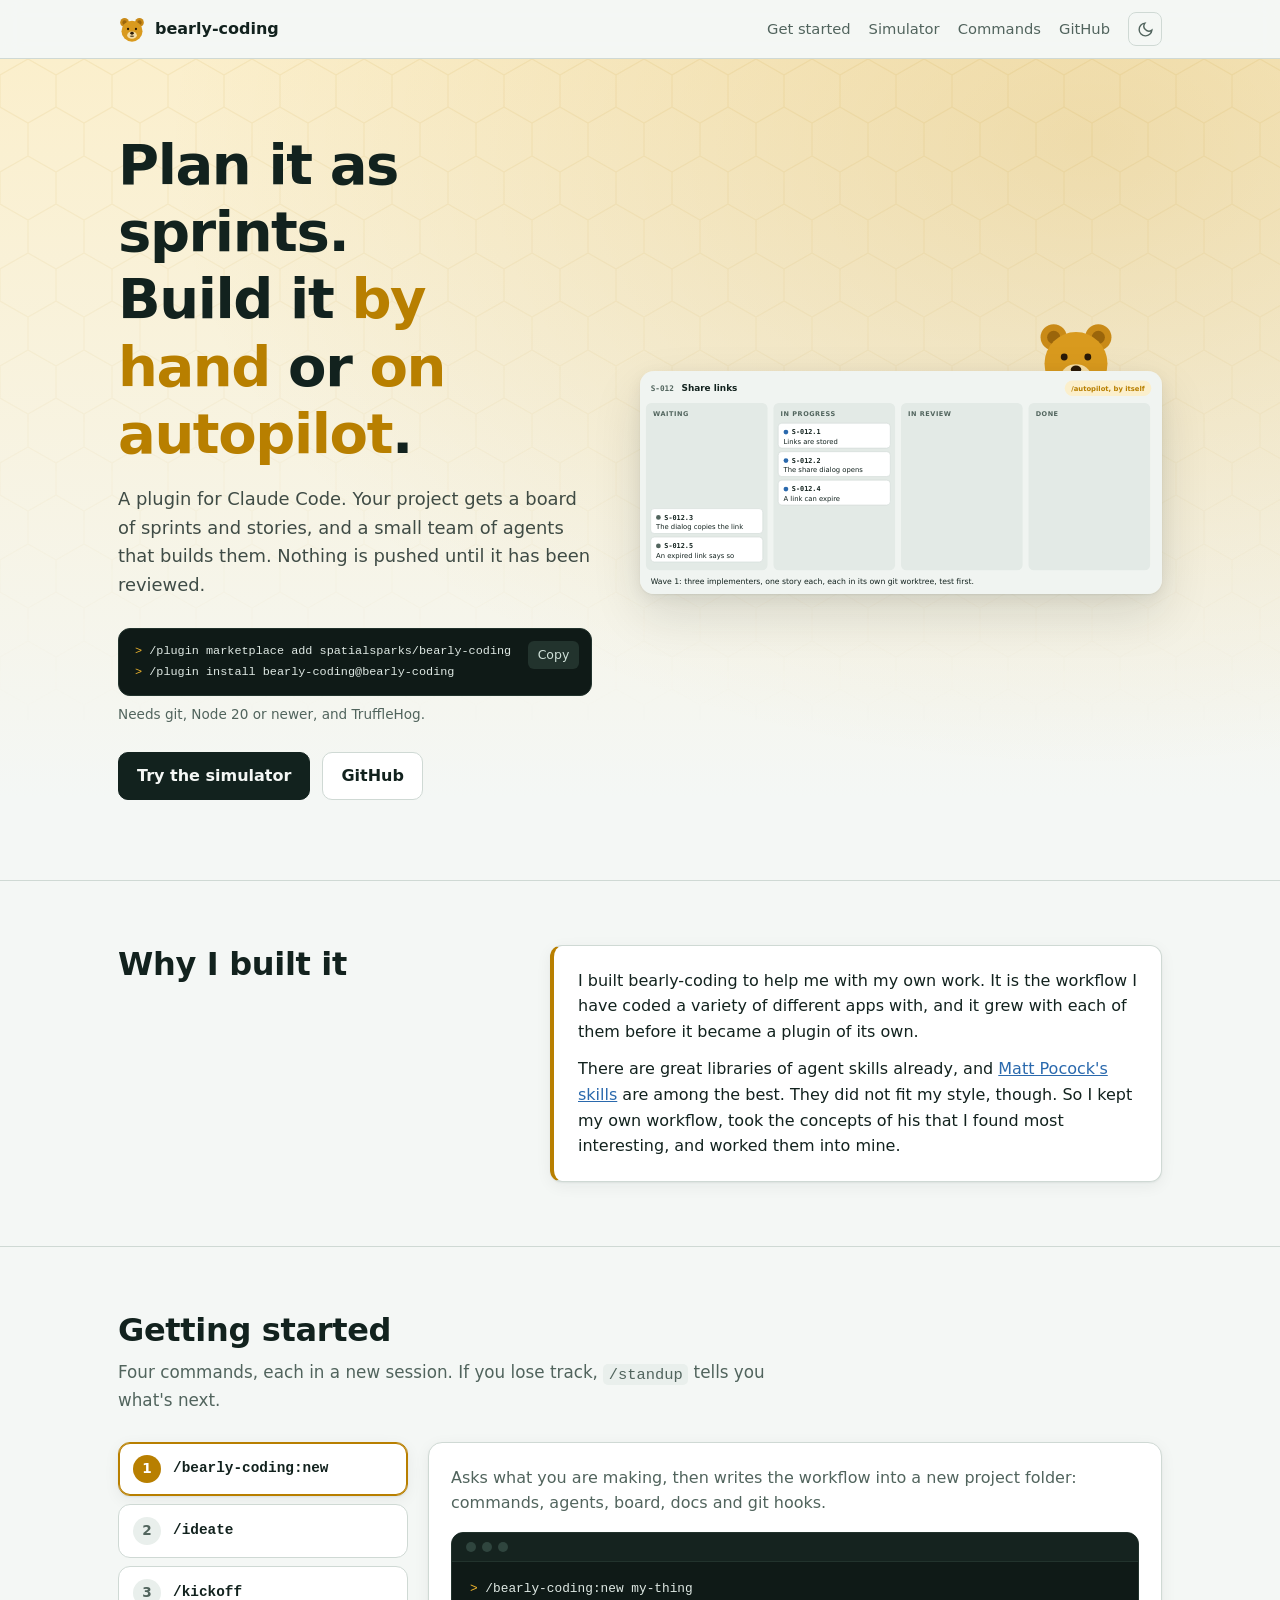
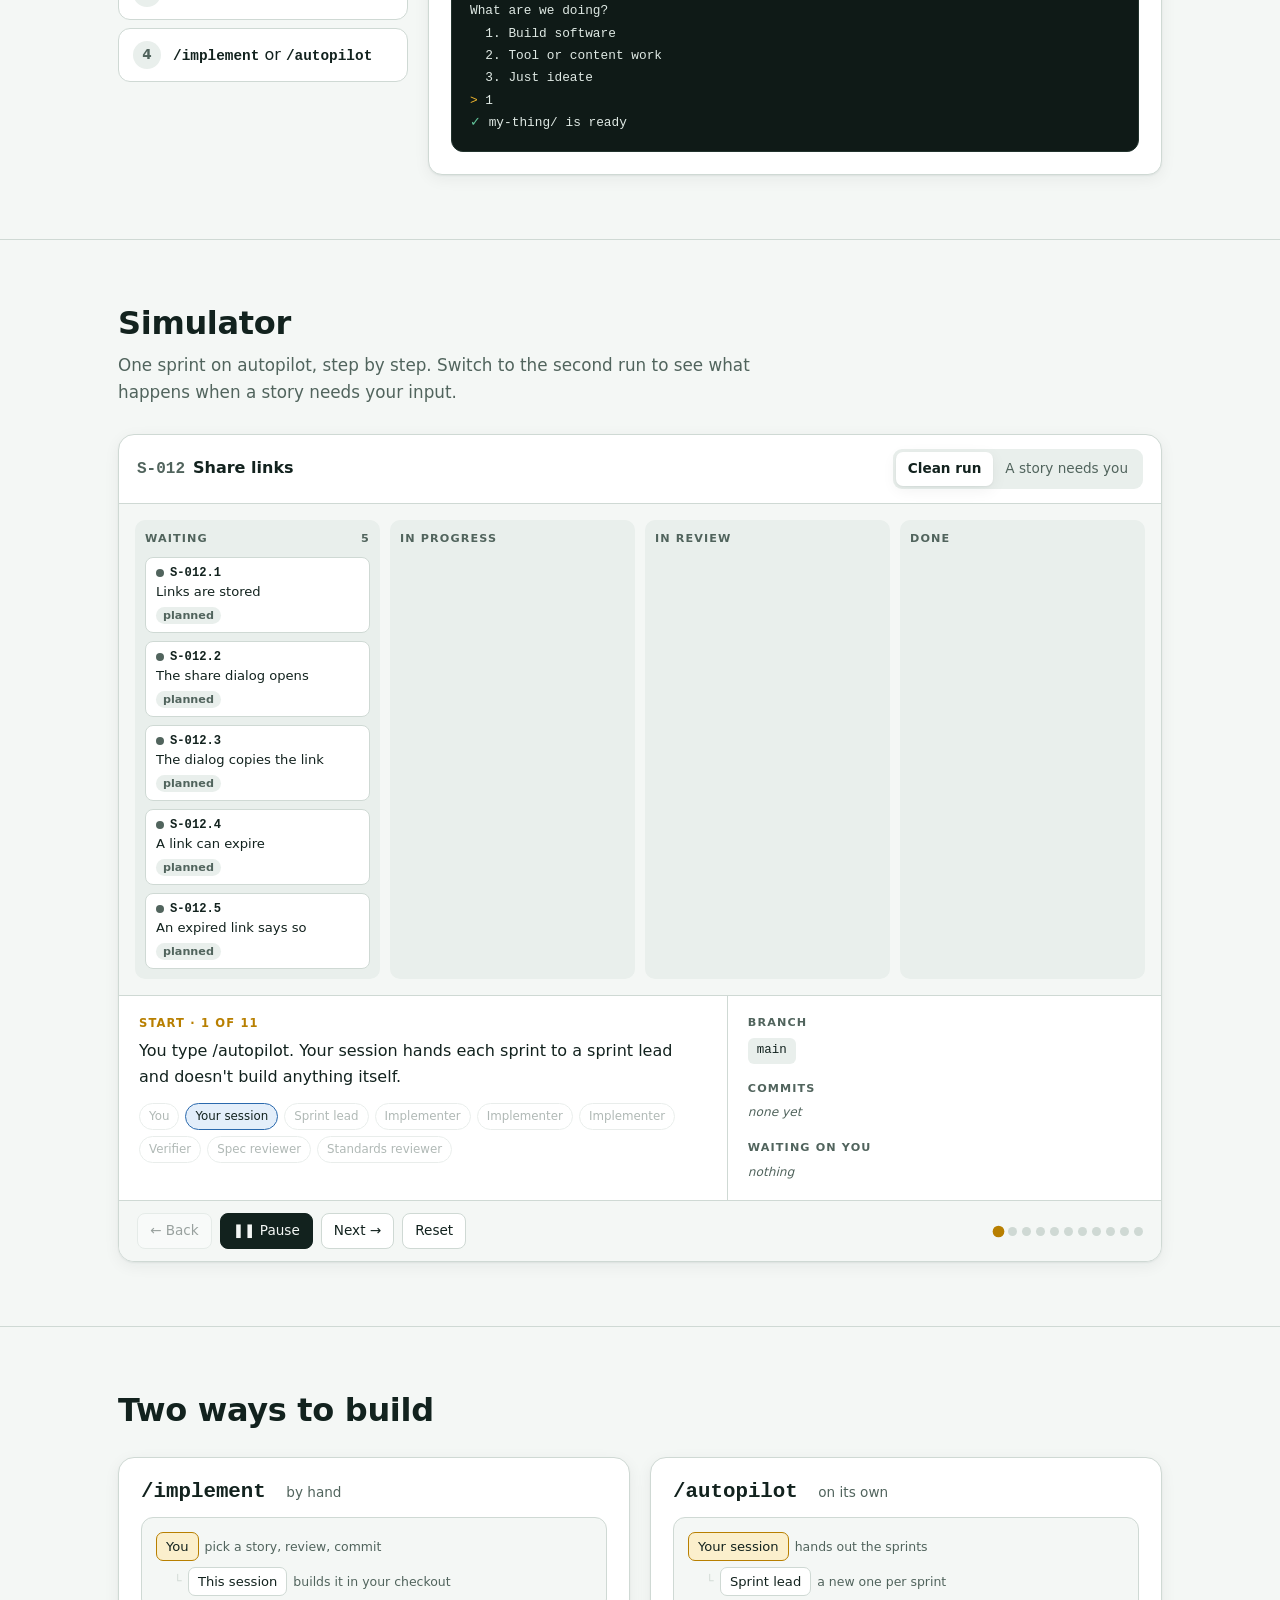
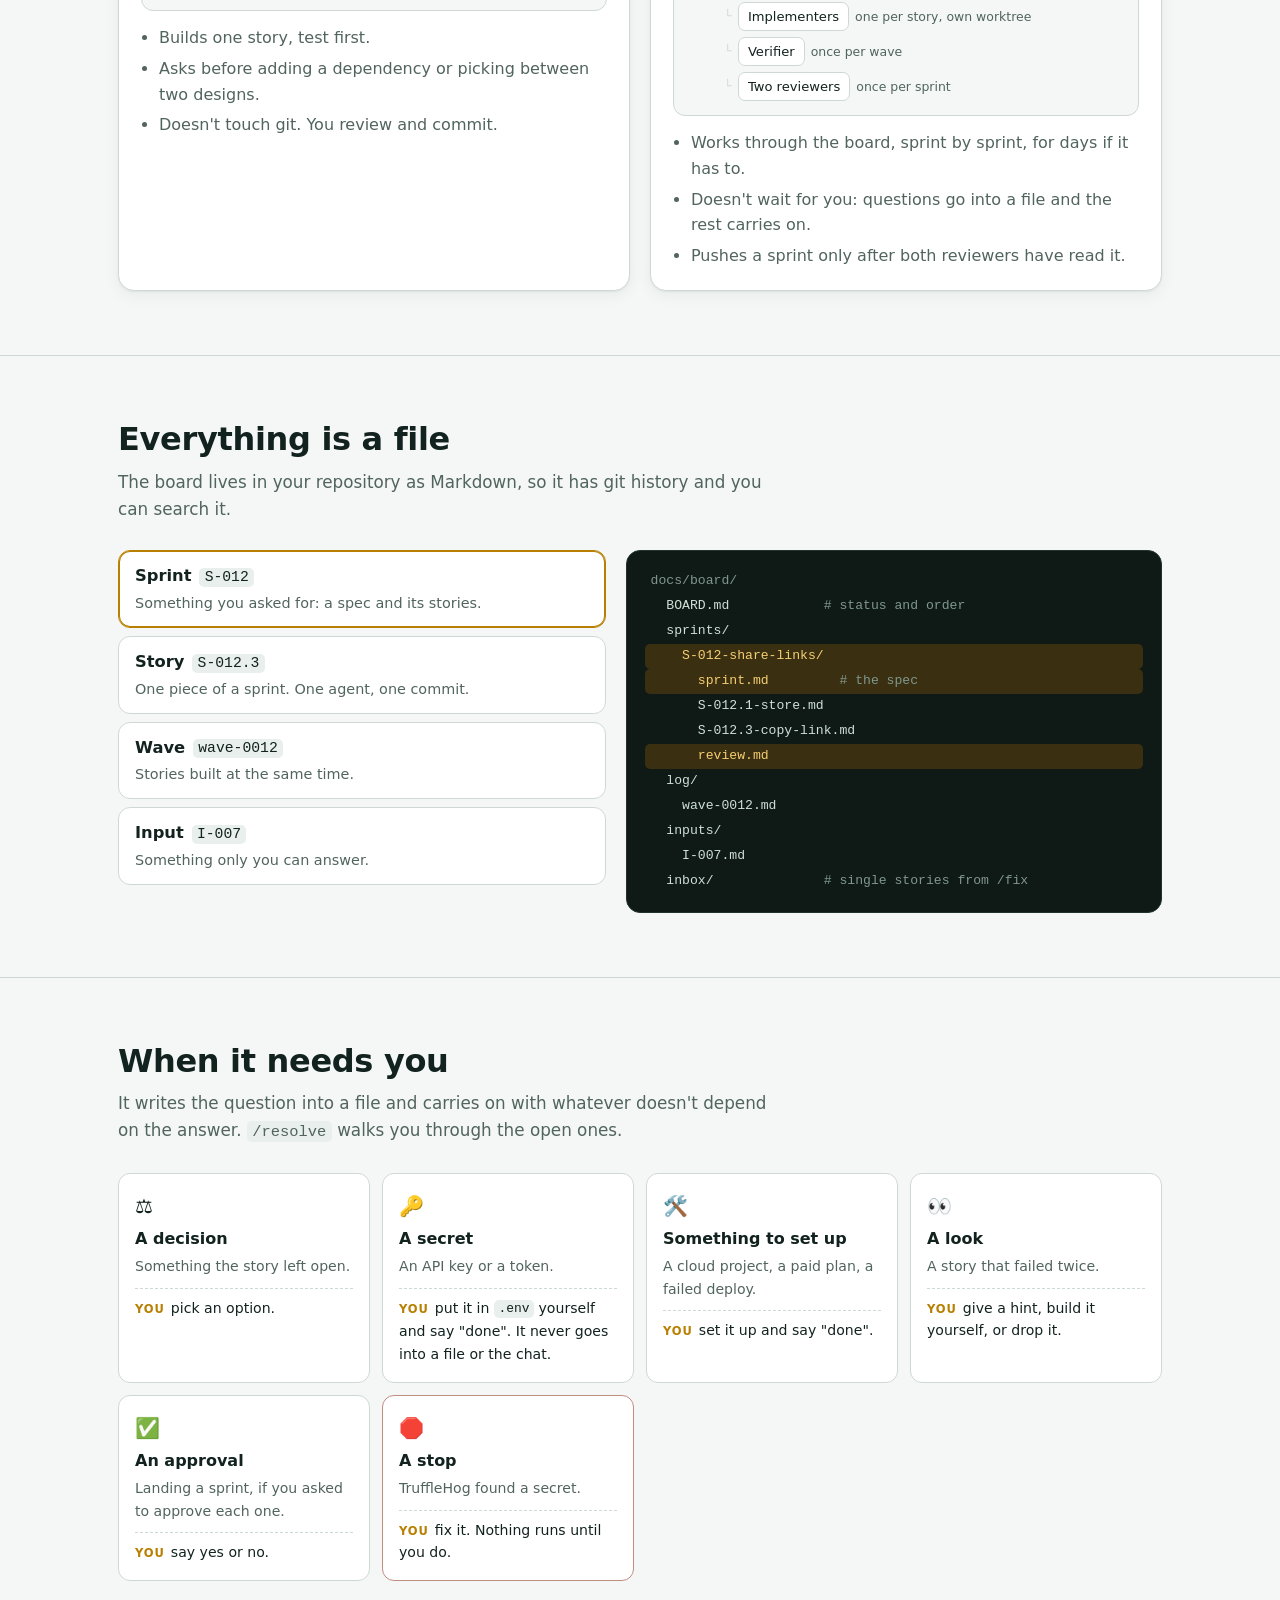
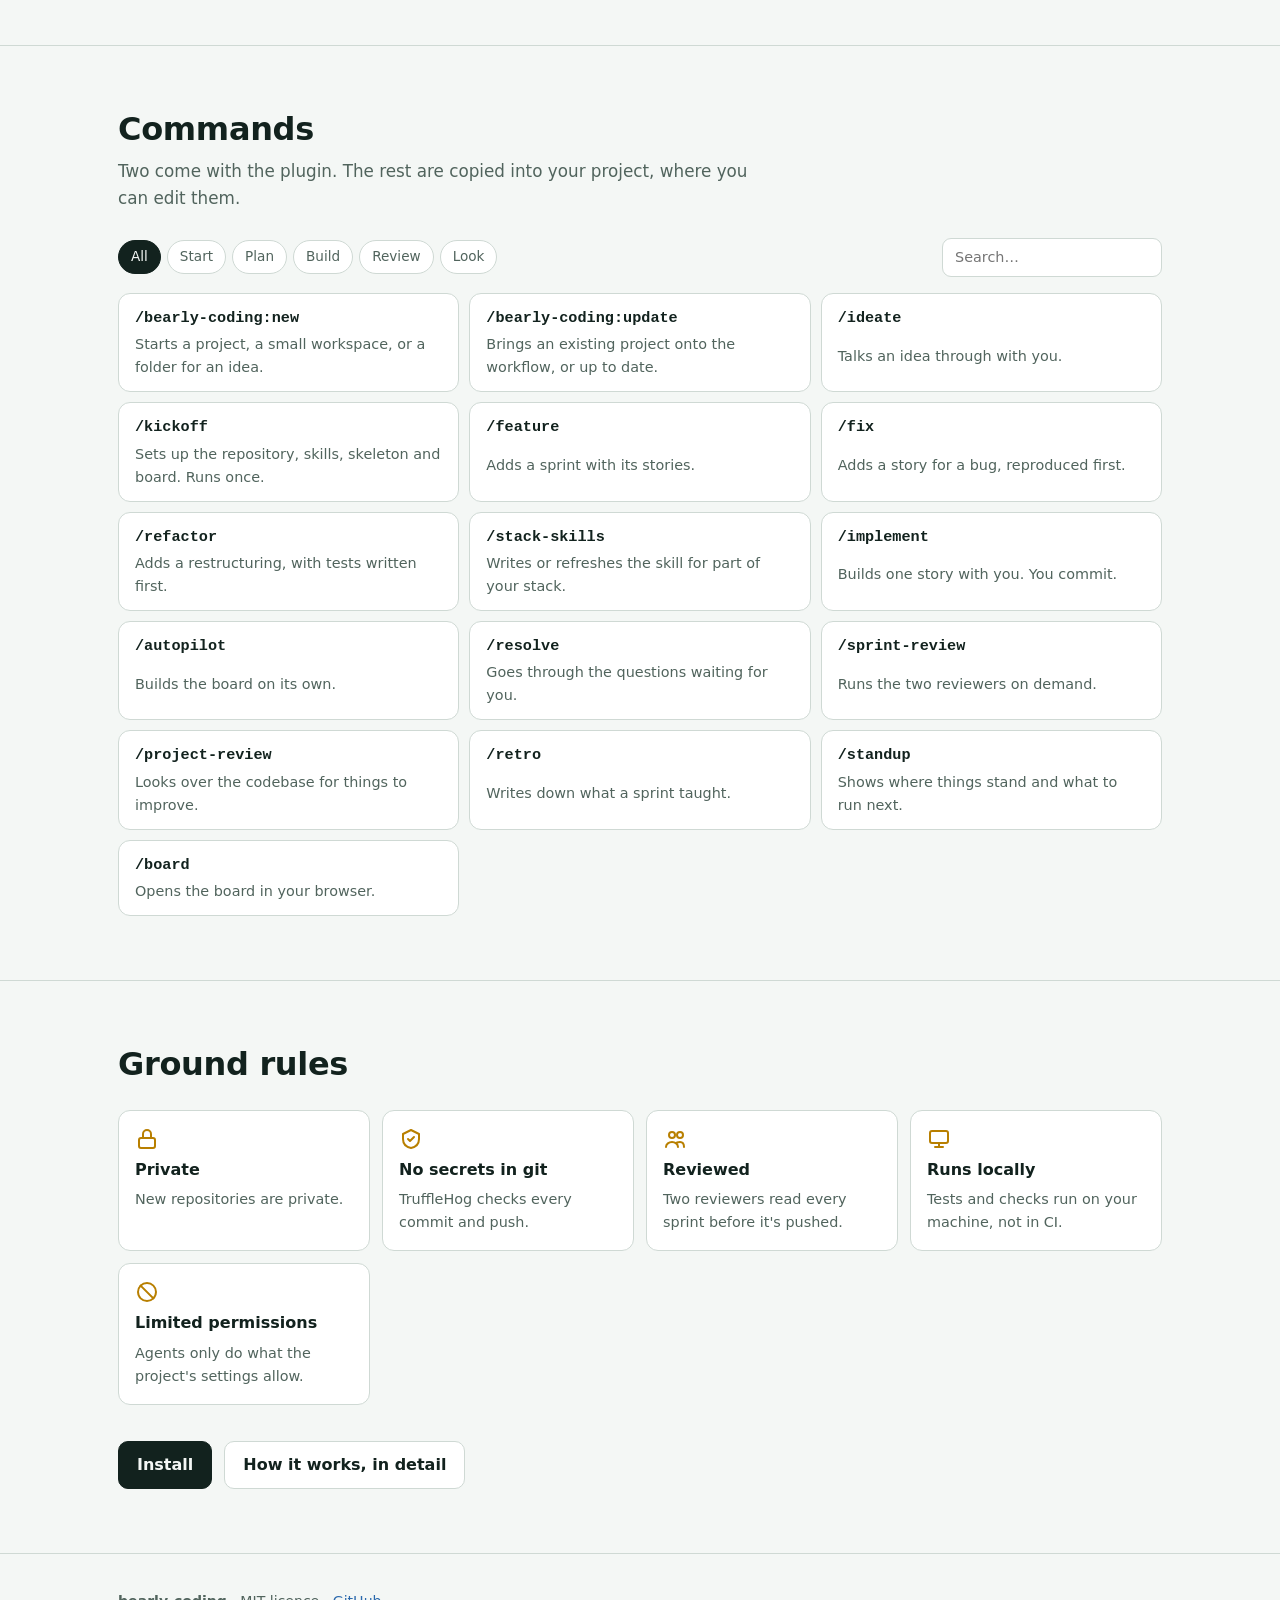
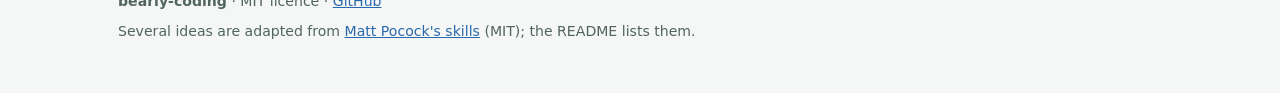
==== commit f1a735c0: "docs: plainer, shorter page with a bear logo and a hero banner - Plain section headings and about ha" ====
--- a/docs/index.html
+++ b/docs/index.html
@@ -4,10 +4,10 @@
 <meta charset="utf-8">
 <meta name="viewport" content="width=device-width, initial-scale=1">
 <title>bearly-coding</title>
-<meta name="description" content="A plugin for Claude Code: plan software as sprints on a board, and build it with a small team of agents, one story by hand or the whole board on autopilot.">
+<meta name="description" content="A plugin for Claude Code: plan software as sprints on a board, and let a small team of agents build it, one story by hand or the whole board on autopilot.">
 <meta property="og:title" content="bearly-coding">
 <meta property="og:description" content="Plan it as sprints. Build it by hand or on autopilot. A plugin for Claude Code.">
-<link rel="icon" href="data:image/svg+xml,%3Csvg xmlns='http://www.w3.org/2000/svg' viewBox='0 0 32 32'%3E%3Cpath d='M16 2l12 7v14l-12 7-12-7V9z' fill='%23e0a21a'/%3E%3C/svg%3E">
+<link rel="icon" href="data:image/svg+xml,%3Csvg xmlns='http://www.w3.org/2000/svg' viewBox='0 0 64 64'%3E%3Ccircle cx='15' cy='17' r='10' fill='%23c98a17'/%3E%3Ccircle cx='49' cy='17' r='10' fill='%23c98a17'/%3E%3Ccircle cx='32' cy='37' r='24' fill='%23d99a1e'/%3E%3Cellipse cx='32' cy='46' rx='11' ry='8.5' fill='%23f6dfa6'/%3E%3Cellipse cx='32' cy='41.5' rx='4' ry='3' fill='%232a1a08'/%3E%3Ccircle cx='23' cy='32' r='2.6' fill='%232a1a08'/%3E%3Ccircle cx='41' cy='32' r='2.6' fill='%232a1a08'/%3E%3C/svg%3E">
 <style>
 :root {
   --bg: #f4f7f5; --bg2: #e9efec; --card: #ffffff; --ink: #12221e; --muted: #51645d;
@@ -42,19 +42,17 @@
   -webkit-font-smoothing: antialiased;
 }
 a { color: var(--blue); }
-code, kbd, pre { font-family: var(--mono); }
+code, pre { font-family: var(--mono); }
 code { font-size: .92em; background: var(--bg2); padding: .1em .35em; border-radius: 5px; }
 h1, h2, h3 { line-height: 1.2; margin: 0; }
-h2 { font-size: clamp(1.6rem, 3.2vw, 2.2rem); letter-spacing: -.01em; }
-h3 { font-size: 1.1rem; }
+h2 { font-size: clamp(1.5rem, 3vw, 2rem); letter-spacing: -.01em; }
 p { margin: 0; }
 button { font: inherit; color: inherit; cursor: pointer; }
 .wrap { max-width: 1100px; margin: 0 auto; padding: 0 16px; }
 @media (min-width: 720px) { .wrap { padding: 0 28px; } }
-section { padding: 72px 0; }
+section { padding: 64px 0; }
 section + section { border-top: 1px solid var(--line); }
-.kicker { color: var(--honey); font-size: .78rem; font-weight: 700; letter-spacing: .12em; text-transform: uppercase; margin-bottom: 10px; }
-.lede { color: var(--muted); font-size: 1.08rem; max-width: 68ch; margin-top: 14px; }
+.lede { color: var(--muted); font-size: 1.05rem; max-width: 62ch; margin-top: 10px; }
 .sr { position: absolute; width: 1px; height: 1px; overflow: hidden; clip: rect(0 0 0 0); }
 
 /* Header */
@@ -64,7 +62,7 @@
 }
 header.top .wrap { display: flex; align-items: center; gap: 18px; height: 58px; }
 .brand { display: flex; align-items: center; gap: 9px; font-weight: 750; color: var(--ink); text-decoration: none; }
-.brand svg { width: 22px; height: 22px; }
+.brand svg { width: 28px; height: 28px; }
 nav.links { display: flex; gap: 18px; margin-left: auto; font-size: .92rem; }
 nav.links a { color: var(--muted); text-decoration: none; }
 nav.links a:hover { color: var(--ink); }
@@ -73,55 +71,64 @@
 .icon-btn:hover { color: var(--ink); border-color: var(--muted); }
 .icon-btn svg { width: 17px; height: 17px; }
 
-/* Hero */
-.hero { padding: 84px 0 64px; }
-.hero-grid { display: grid; gap: 40px; align-items: center; }
-@media (min-width: 920px) { .hero-grid { grid-template-columns: 1.05fr 1fr; } }
-.hero h1 { font-size: clamp(2.2rem, 5.4vw, 3.6rem); letter-spacing: -.025em; font-weight: 800; }
+/* Hero banner */
+.hero {
+  position: relative; overflow: hidden; padding: 72px 0 80px;
+  background:
+    radial-gradient(ellipse at 85% 10%, color-mix(in srgb, var(--honey) 18%, transparent), transparent 60%),
+    linear-gradient(180deg, var(--honey-wash), var(--bg) 90%);
+}
+.hero::before {
+  content: ""; position: absolute; inset: 0; opacity: .5; pointer-events: none;
+  background-image: url("data:image/svg+xml,%3Csvg xmlns='http://www.w3.org/2000/svg' width='56' height='97' viewBox='0 0 56 97'%3E%3Cpath d='M28 0l28 16v32L28 64 0 48V16zM28 64v33M0 48L-28 64M56 48l28 16' fill='none' stroke='%23b87f00' stroke-opacity='.18' stroke-width='1.2'/%3E%3C/svg%3E");
+  -webkit-mask-image: linear-gradient(180deg, #000, transparent 85%); mask-image: linear-gradient(180deg, #000, transparent 85%);
+}
+.hero .wrap { position: relative; }
+.hero-grid { display: grid; gap: 56px; align-items: center; }
+.hero-grid > * { min-width: 0; }
+@media (min-width: 940px) { .hero-grid { grid-template-columns: 1fr 1.1fr; gap: 48px; } }
+.hero h1 { font-size: clamp(2.2rem, 5.2vw, 3.5rem); letter-spacing: -.025em; font-weight: 800; }
 .hero h1 em { font-style: normal; color: var(--honey); }
-.hero .lede { font-size: 1.15rem; }
-.cta { display: flex; flex-wrap: wrap; gap: 12px; margin-top: 28px; }
+.hero .lede { font-size: 1.12rem; color: var(--ink); opacity: .8; margin-top: 18px; }
+.cta { display: flex; flex-wrap: wrap; gap: 12px; margin-top: 26px; }
 .btn { display: inline-flex; align-items: center; gap: 8px; padding: 10px 18px; border-radius: 10px; font-weight: 600; text-decoration: none; border: 1px solid var(--line); background: var(--card); color: var(--ink); }
 .btn.primary { background: var(--ink); color: var(--bg); border-color: var(--ink); }
 .btn:hover { transform: translateY(-1px); }
-.promises { display: flex; flex-wrap: wrap; gap: 8px 16px; margin-top: 28px; color: var(--muted); font-size: .9rem; }
-.promises span::before { content: "✓ "; color: var(--green); font-weight: 700; }
-
-.term { background: #0f1a17; color: #dfe9e4; border-radius: 14px; box-shadow: var(--shadow); overflow: hidden; border: 1px solid #22332d; }
-.term-bar { display: flex; align-items: center; gap: 6px; padding: 10px 14px; background: #15231f; border-bottom: 1px solid #22332d; }
-.term-bar i { width: 10px; height: 10px; border-radius: 50%; background: #2f453e; display: block; }
-.term-bar b { margin-left: 8px; font-weight: 500; font-size: .8rem; color: #8fa69d; }
-.term-bar button { margin-left: auto; background: #22332d; border: 0; color: #cfe0d8; font-size: .78rem; padding: 4px 10px; border-radius: 6px; }
-.term pre { margin: 0; padding: 18px 18px 20px; font-size: .86rem; line-height: 1.75; white-space: pre-wrap; word-break: break-word; }
-.term .c { color: #7f978e; }
-.term .p { color: #f0b62e; }
-.term .ok { color: #62c39a; }
-.term .hl { color: #9ccaf5; }
+.install { margin-top: 28px; background: #0f1a17; color: #dfe9e4; border-radius: 12px; border: 1px solid #22332d; display: flex; align-items: flex-start; gap: 10px; padding: 12px 12px 12px 16px; max-width: 520px; }
+.install pre { margin: 0; flex: 1; min-width: 0; font-size: .74rem; line-height: 1.8; white-space: pre; overflow-x: auto; scrollbar-width: none; }
+.install .p { color: #f0b62e; }
+.install button { background: #22332d; border: 0; color: #cfe0d8; font-size: .78rem; padding: 4px 10px; border-radius: 6px; flex: none; }
+.install-note { color: var(--muted); font-size: .85rem; margin-top: 8px; }
+.peek { position: relative; padding-top: 34px; }
+.peek .bear { position: absolute; width: 84px; top: -22px; right: 44px; z-index: 0; transform-origin: 50% 100%; animation: peek 7s ease-in-out infinite; }
+.peek img { position: relative; z-index: 1; display: block; width: 100%; height: auto; border-radius: 14px; box-shadow: var(--shadow), 0 20px 50px rgba(18,34,30,.12); }
+@keyframes peek { 0%, 100% { transform: translateY(14px); } 12%, 70% { transform: translateY(0); } 40% { transform: translateY(0) rotate(-6deg); } }
 
 /* Why */
-.why { display: grid; gap: 28px; }
-@media (min-width: 860px) { .why { grid-template-columns: 1fr 1.3fr; align-items: start; } }
+.why { display: grid; gap: 24px; }
+@media (min-width: 860px) { .why { grid-template-columns: 1fr 1.5fr; align-items: start; } }
 .why blockquote { margin: 0; padding: 22px 24px; background: var(--card); border: 1px solid var(--line); border-left: 4px solid var(--honey); border-radius: 12px; box-shadow: var(--shadow); }
 .why blockquote p + p { margin-top: 12px; }
 
 /* Steps */
-.steps { display: grid; gap: 22px; margin-top: 36px; }
-@media (min-width: 900px) { .steps { grid-template-columns: 300px 1fr; } }
+.steps { display: grid; gap: 20px; margin-top: 28px; }
+@media (min-width: 900px) { .steps { grid-template-columns: 290px 1fr; } }
 .step-tabs { display: grid; gap: 8px; align-content: start; }
-.step-tab { text-align: left; background: var(--card); border: 1px solid var(--line); border-radius: 12px; padding: 14px 16px; display: grid; grid-template-columns: 30px 1fr; gap: 2px 10px; }
-.step-tab .n { grid-row: span 2; width: 30px; height: 30px; border-radius: 50%; background: var(--bg2); color: var(--muted); display: grid; place-items: center; font-weight: 700; font-size: .85rem; }
+.step-tab { text-align: left; background: var(--card); border: 1px solid var(--line); border-radius: 12px; padding: 12px 14px; display: grid; grid-template-columns: 30px 1fr; gap: 0 10px; align-items: center; }
+.step-tab .n { width: 28px; height: 28px; border-radius: 50%; background: var(--bg2); color: var(--muted); display: grid; place-items: center; font-weight: 700; font-size: .85rem; }
 .step-tab code { background: none; padding: 0; font-weight: 600; font-size: .9rem; }
-.step-tab small { color: var(--muted); font-size: .84rem; }
 .step-tab[aria-selected="true"] { border-color: var(--honey); box-shadow: 0 0 0 1px var(--honey) inset, var(--shadow); }
 .step-tab[aria-selected="true"] .n { background: var(--honey); color: #fff; }
-.step-panel { background: var(--card); border: 1px solid var(--line); border-radius: 14px; padding: 24px; box-shadow: var(--shadow); display: grid; gap: 18px; align-content: start; }
-.step-panel h3 { font-size: 1.3rem; }
+.step-panel { background: var(--card); border: 1px solid var(--line); border-radius: 14px; padding: 22px; box-shadow: var(--shadow); display: grid; gap: 16px; align-content: start; }
 .step-panel p { color: var(--muted); }
-.step-panel .term pre { font-size: .8rem; }
-.note { font-size: .8rem; color: var(--muted); }
+.term { background: #0f1a17; color: #dfe9e4; border-radius: 12px; overflow: hidden; border: 1px solid #22332d; }
+.term-bar { display: flex; align-items: center; gap: 6px; padding: 9px 14px; background: #15231f; border-bottom: 1px solid #22332d; }
+.term-bar i { width: 10px; height: 10px; border-radius: 50%; background: #2f453e; display: block; }
+.term pre { margin: 0; padding: 16px 18px; font-size: .8rem; line-height: 1.75; white-space: pre-wrap; word-break: break-word; }
+.term .c { color: #7f978e; } .term .p { color: #f0b62e; } .term .ok { color: #62c39a; } .term .hl { color: #9ccaf5; }
 
 /* Simulator */
-.sim { margin-top: 32px; background: var(--card); border: 1px solid var(--line); border-radius: 16px; box-shadow: var(--shadow); overflow: hidden; }
+.sim { margin-top: 28px; background: var(--card); border: 1px solid var(--line); border-radius: 16px; box-shadow: var(--shadow); overflow: hidden; }
 .sim-head { display: flex; flex-wrap: wrap; gap: 12px; align-items: center; padding: 14px 18px; border-bottom: 1px solid var(--line); }
 .sim-head .title { font-weight: 700; }
 .sim-head .title span { font-family: var(--mono); color: var(--muted); font-weight: 600; margin-right: 8px; }
@@ -144,13 +151,11 @@
 .card.ready .b { background: var(--green-wash); color: var(--green); }
 .card.blocked { border-color: var(--red); --dot: var(--red); } .card.blocked .b { background: var(--red-wash); color: var(--red); }
 .card.fix { border-style: dashed; }
-
-.sim-body { display: grid; gap: 0; }
+.sim-body { display: grid; }
 @media (min-width: 920px) { .sim-body { grid-template-columns: 1.4fr 1fr; } }
-.narr { padding: 18px 20px; border-top: 1px solid var(--line); min-height: 150px; }
+.narr { padding: 18px 20px; border-top: 1px solid var(--line); min-height: 140px; }
 .narr .k { font-size: .72rem; font-weight: 700; letter-spacing: .1em; color: var(--honey); text-transform: uppercase; }
-.narr h3 { margin: 4px 0 6px; font-size: 1.08rem; }
-.narr p { color: var(--muted); font-size: .95rem; }
+.narr p { margin-top: 6px; font-size: 1rem; }
 .agents { display: flex; flex-wrap: wrap; gap: 6px; margin-top: 14px; }
 .agent { font-size: .74rem; padding: 3px 9px; border-radius: 99px; border: 1px solid var(--line); color: var(--muted); opacity: .45; transition: all .3s; }
 .agent.on { opacity: 1; color: var(--ink); border-color: var(--blue); background: var(--blue-wash); }
@@ -174,12 +179,12 @@
 .dots button[aria-current="step"] { background: var(--honey); transform: scale(1.3); }
 
 /* Two ways */
-.ways { display: grid; gap: 20px; margin-top: 36px; }
+.ways { display: grid; gap: 20px; margin-top: 28px; }
 @media (min-width: 860px) { .ways { grid-template-columns: 1fr 1fr; } }
-.way { background: var(--card); border: 1px solid var(--line); border-radius: 16px; padding: 24px; box-shadow: var(--shadow); display: grid; gap: 14px; align-content: start; }
-.way .tag { font-size: .75rem; font-weight: 700; color: var(--muted); letter-spacing: .08em; text-transform: uppercase; }
-.way h3 { font: 700 1.35rem var(--mono); }
-.way ul { margin: 0; padding-left: 18px; color: var(--muted); display: grid; gap: 6px; }
+.way { background: var(--card); border: 1px solid var(--line); border-radius: 16px; padding: 22px; box-shadow: var(--shadow); display: grid; gap: 14px; align-content: start; }
+.way h3 { font: 700 1.3rem var(--mono); }
+.way h3 small { font: 500 .85rem system-ui, sans-serif; color: var(--muted); margin-left: 8px; }
+.way ul { margin: 0; padding-left: 18px; color: var(--muted); display: grid; gap: 5px; }
 .tree { display: grid; gap: 6px; font-size: .82rem; padding: 14px; border-radius: 12px; background: var(--bg); border: 1px solid var(--line); }
 .tree .row { display: flex; gap: 6px; flex-wrap: wrap; align-items: center; }
 .tree .row.i1 { padding-left: 18px; } .tree .row.i2 { padding-left: 36px; }
@@ -190,13 +195,13 @@
 .tree .s { color: var(--muted); font-size: .78rem; }
 @keyframes pulse { 0%, 70%, 100% { box-shadow: none; } 80% { box-shadow: 0 0 0 3px color-mix(in srgb, var(--blue) 35%, transparent); } }
 
-/* Words */
-.words { display: grid; gap: 20px; margin-top: 36px; }
+/* Files */
+.words { display: grid; gap: 20px; margin-top: 28px; }
 @media (min-width: 900px) { .words { grid-template-columns: 1fr 1.1fr; } }
-.word-list { display: grid; gap: 10px; }
-.word { text-align: left; background: var(--card); border: 1px solid var(--line); border-radius: 12px; padding: 16px 18px; }
-.word b { font-size: 1.1rem; } .word code { margin-left: 8px; }
-.word p { color: var(--muted); font-size: .92rem; margin-top: 4px; }
+.word-list { display: grid; gap: 8px; align-content: start; }
+.word { text-align: left; background: var(--card); border: 1px solid var(--line); border-radius: 12px; padding: 12px 16px; }
+.word b { font-size: 1.02rem; } .word code { margin-left: 8px; }
+.word p { color: var(--muted); font-size: .9rem; margin-top: 2px; }
 .word.on { border-color: var(--honey); box-shadow: 0 0 0 1px var(--honey) inset; }
 .files { background: #0f1a17; color: #cfe0d8; border-radius: 14px; padding: 18px; font: .82rem/1.9 var(--mono); overflow-x: auto; border: 1px solid #22332d; }
 .files div { white-space: pre; border-radius: 5px; padding: 0 6px; transition: background .25s, color .25s; }
@@ -204,48 +209,34 @@
 .files div.lit { background: #3a2f10; color: #f6cf73; }
 
 /* Inputs */
-.inputs { display: grid; gap: 12px; margin-top: 32px; grid-template-columns: repeat(auto-fill, minmax(min(100%, 230px), 1fr)); }
-.input { text-align: left; background: var(--card); border: 1px solid var(--line); border-radius: 12px; padding: 16px; display: grid; gap: 6px; align-content: start; min-height: 150px; }
-.input .ic { font-size: 1.3rem; }
-.input b { font-size: 1rem; }
+.inputs { display: grid; gap: 12px; margin-top: 28px; grid-template-columns: repeat(auto-fill, minmax(min(100%, 230px), 1fr)); }
+.input { background: var(--card); border: 1px solid var(--line); border-radius: 12px; padding: 16px; display: grid; gap: 4px; align-content: start; }
+.input .ic { font-size: 1.25rem; }
 .input .eg { color: var(--muted); font-size: .88rem; }
-.input .ans { display: none; font-size: .88rem; border-top: 1px dashed var(--line); padding-top: 8px; margin-top: 4px; }
-.input .ans b { font-size: .75rem; letter-spacing: .08em; text-transform: uppercase; color: var(--honey); display: block; }
-.input[aria-expanded="true"] { border-color: var(--honey); }
-.input[aria-expanded="true"] .ans { display: block; }
-.input .more { font-size: .78rem; color: var(--blue); }
-.input[aria-expanded="true"] .more { display: none; }
+.input .ans { font-size: .88rem; border-top: 1px dashed var(--line); padding-top: 8px; margin-top: 6px; }
+.input .ans b { font-size: .72rem; letter-spacing: .08em; text-transform: uppercase; color: var(--honey); margin-right: 6px; }
 .input.stop { border-color: color-mix(in srgb, var(--red) 50%, var(--line)); }
 
-/* Skills */
-.skills { display: grid; gap: 14px; margin-top: 32px; }
-@media (min-width: 860px) { .skills { grid-template-columns: repeat(5, 1fr); } }
-.skill { background: var(--card); border: 1px solid var(--line); border-radius: 12px; padding: 14px; display: grid; gap: 8px; }
-.skill .part { font-weight: 700; }
-.skill .src { color: var(--muted); font-size: .82rem; }
-.skill .out { font: .76rem var(--mono); color: var(--green); background: var(--green-wash); padding: 3px 8px; border-radius: 6px; justify-self: start; }
-
 /* Commands */
-.cmd-tools { display: flex; flex-wrap: wrap; gap: 10px; margin-top: 30px; align-items: center; }
+.cmd-tools { display: flex; flex-wrap: wrap; gap: 10px; margin-top: 26px; align-items: center; }
 .chips { display: flex; flex-wrap: wrap; gap: 6px; }
 .chips button { border: 1px solid var(--line); background: var(--card); padding: 5px 12px; border-radius: 99px; font-size: .85rem; color: var(--muted); }
 .chips button[aria-pressed="true"] { background: var(--ink); color: var(--bg); border-color: var(--ink); }
 .cmd-tools input { margin-left: auto; padding: 7px 12px; border-radius: 9px; border: 1px solid var(--line); background: var(--card); color: var(--ink); font: inherit; font-size: .9rem; min-width: 0; width: 220px; max-width: 100%; }
-.cmds { display: grid; gap: 10px; margin-top: 18px; grid-template-columns: repeat(auto-fill, minmax(min(100%, 300px), 1fr)); }
-.cmd { background: var(--card); border: 1px solid var(--line); border-radius: 12px; padding: 14px 16px; display: grid; gap: 4px; }
+.cmds { display: grid; gap: 10px; margin-top: 16px; grid-template-columns: repeat(auto-fill, minmax(min(100%, 300px), 1fr)); }
+.cmd { background: var(--card); border: 1px solid var(--line); border-radius: 12px; padding: 12px 16px; display: grid; gap: 3px; }
 .cmd code { background: none; padding: 0; font-weight: 700; font-size: .95rem; }
 .cmd span { color: var(--muted); font-size: .9rem; }
-.cmd small { font-size: .7rem; font-weight: 700; letter-spacing: .08em; text-transform: uppercase; color: var(--honey); }
 .cmd[hidden] { display: none; }
 
-/* Principles */
-.principles { display: grid; gap: 14px; margin-top: 32px; grid-template-columns: repeat(auto-fill, minmax(min(100%, 200px), 1fr)); }
-.pr { background: var(--card); border: 1px solid var(--line); border-radius: 12px; padding: 18px; display: grid; gap: 8px; align-content: start; }
-.pr svg { width: 26px; height: 26px; color: var(--honey); }
-.pr p { color: var(--muted); font-size: .9rem; }
-
-footer { border-top: 1px solid var(--line); padding: 40px 0 56px; color: var(--muted); font-size: .9rem; }
-footer .wrap { display: grid; gap: 10px; }
+/* Rules */
+.rules { display: grid; gap: 12px; margin-top: 26px; grid-template-columns: repeat(auto-fill, minmax(min(100%, 200px), 1fr)); }
+.rule { background: var(--card); border: 1px solid var(--line); border-radius: 12px; padding: 16px; display: grid; gap: 6px; align-content: start; }
+.rule svg { width: 24px; height: 24px; color: var(--honey); }
+.rule p { color: var(--muted); font-size: .9rem; }
+
+footer { border-top: 1px solid var(--line); padding: 36px 0 52px; color: var(--muted); font-size: .88rem; }
+footer .wrap { display: grid; gap: 8px; }
 
 @media (prefers-reduced-motion: reduce) {
   html { scroll-behavior: auto; }
@@ -258,15 +249,24 @@
 </head>
 <body>
 
+<svg width="0" height="0" style="position:absolute" aria-hidden="true">
+  <symbol id="bear" viewBox="0 0 64 64">
+    <circle cx="15" cy="17" r="10" fill="#c98a17"/><circle cx="49" cy="17" r="10" fill="#c98a17"/>
+    <circle cx="15" cy="17" r="5" fill="#9a650b"/><circle cx="49" cy="17" r="5" fill="#9a650b"/>
+    <circle cx="32" cy="37" r="24" fill="#d99a1e"/>
+    <ellipse cx="32" cy="46" rx="11" ry="8.5" fill="#f6dfa6"/>
+    <ellipse cx="32" cy="41.5" rx="4" ry="3" fill="#2a1a08"/>
+    <path d="M32 44.5v3M28 48.5q4 3 8 0" fill="none" stroke="#2a1a08" stroke-width="1.6" stroke-linecap="round"/>
+    <circle cx="23" cy="32" r="2.6" fill="#2a1a08"/><circle cx="41" cy="32" r="2.6" fill="#2a1a08"/>
+  </symbol>
+</svg>
+
 <header class="top">
   <div class="wrap">
-    <a class="brand" href="#top">
-      <svg viewBox="0 0 32 32" aria-hidden="true"><path d="M16 2l12 7v14l-12 7-12-7V9z" fill="var(--honey)"/><path d="M16 9l6 3.5v7L16 23l-6-3.5v-7z" fill="var(--bg)" opacity=".55"/></svg>
-      bearly-coding
-    </a>
+    <a class="brand" href="#top"><svg aria-hidden="true"><use href="#bear"/></svg>bearly-coding</a>
     <nav class="links" aria-label="Sections">
-      <a class="hide-sm" href="#start">Start</a>
-      <a href="#watch">Watch a sprint</a>
+      <a class="hide-sm" href="#start">Get started</a>
+      <a href="#watch">Simulator</a>
       <a class="hide-sm" href="#commands">Commands</a>
       <a href="https://github.com/spatialsparks/bearly-coding">GitHub</a>
     </nav>
@@ -281,37 +281,29 @@
 <section class="hero">
   <div class="wrap hero-grid">
     <div>
-      <div class="kicker">A plugin for Claude Code</div>
       <h1>Plan it as sprints.<br>Build it <em>by hand</em> or <em>on autopilot</em>.</h1>
-      <p class="lede">bearly-coding gives a project a board of sprints and stories, a small team of agents that builds them, and skills written for the stack you chose. Nothing is pushed before it has been reviewed.</p>
+      <p class="lede">A plugin for Claude Code. Your project gets a board of sprints and stories, and a small team of agents that builds them. Nothing is pushed until it has been reviewed.</p>
+      <div class="install">
+<pre><span class="p">&gt;</span> /plugin marketplace add spatialsparks/bearly-coding
+<span class="p">&gt;</span> /plugin install bearly-coding@bearly-coding</pre>
+        <button type="button" id="copy">Copy</button>
+      </div>
+      <p class="install-note">Needs git, Node 20 or newer, and TruffleHog.</p>
       <div class="cta">
-        <a class="btn primary" href="#watch">Watch a sprint ↓</a>
-        <a class="btn" href="https://github.com/spatialsparks/bearly-coding">View on GitHub</a>
-      </div>
-      <div class="promises">
-        <span>Private by default</span><span>Secrets stay out of git</span><span>Reviewed before it leaves</span><span>Every check runs locally</span>
-      </div>
-    </div>
-    <div class="term" aria-label="Install">
-      <div class="term-bar"><i></i><i></i><i></i><b>Claude Code</b><button type="button" id="copy">Copy</button></div>
-<pre id="install"><span class="c"># in any Claude Code session, terminal or desktop app</span>
-<span class="p">&gt;</span> /plugin marketplace add spatialsparks/bearly-coding
-<span class="p">&gt;</span> /plugin install bearly-coding@bearly-coding
-
-<span class="c"># then start something new</span>
-<span class="p">&gt;</span> /bearly-coding:new my-thing
-
-<span class="c"># needs git, Node 20+ and TruffleHog</span></pre>
+        <a class="btn primary" href="#watch">Try the simulator</a>
+        <a class="btn" href="https://github.com/spatialsparks/bearly-coding">GitHub</a>
+      </div>
+    </div>
+    <div class="peek">
+      <svg class="bear" aria-hidden="true" viewBox="0 0 64 64"><use href="#bear"/></svg>
+      <img src="board.svg" alt="One sprint on autopilot: five stories move across the board in two waves, then the sprint is reviewed and merged." width="880" height="376">
     </div>
   </div>
 </section>
 
 <section id="why">
   <div class="wrap why">
-    <div>
-      <div class="kicker">Why it exists</div>
-      <h2>Built for my own work first.</h2>
-    </div>
+    <h2>Why I built it</h2>
     <blockquote>
       <p>I built bearly-coding to help me with my own work. It is the workflow I have coded a variety of different apps with, and it grew with each of them before it became a plugin of its own.</p>
       <p>There are great libraries of agent skills already, and <a href="https://github.com/mattpocock/skills">Matt Pocock's skills</a> are among the best. They did not fit my style, though. So I kept my own workflow, took the concepts of his that I found most interesting, and worked them into mine.</p>
@@ -321,15 +313,14 @@
 
 <section id="start">
   <div class="wrap">
-    <div class="kicker">From an idea to a first sprint</div>
-    <h2>Four commands, each in a fresh session.</h2>
-    <p class="lede">The project carries everything it needs: the commands, the agents, the board, the documents and the git hooks are written into it, and yours to change. When you are unsure what comes next, <code>/standup</code> says.</p>
+    <h2>Getting started</h2>
+    <p class="lede">Four commands, each in a new session. If you lose track, <code>/standup</code> tells you what's next.</p>
     <div class="steps">
       <div class="step-tabs" role="tablist" aria-label="Steps">
-        <button class="step-tab" role="tab" aria-selected="true" aria-controls="step-panel" data-step="0"><span class="n">1</span><code>/bearly-coding:new</code><small>Writes the project folder</small></button>
-        <button class="step-tab" role="tab" aria-selected="false" aria-controls="step-panel" data-step="1"><span class="n">2</span><code>/ideate</code><small>Thinks the idea through with you</small></button>
-        <button class="step-tab" role="tab" aria-selected="false" aria-controls="step-panel" data-step="2"><span class="n">3</span><code>/kickoff</code><small>Repository, skills, skeleton, board</small></button>
-        <button class="step-tab" role="tab" aria-selected="false" aria-controls="step-panel" data-step="3"><span class="n">4</span><code>/implement</code> or <code>/autopilot</code><small>Build</small></button>
+        <button class="step-tab" role="tab" aria-selected="true" aria-controls="step-panel" data-step="0"><span class="n">1</span><code>/bearly-coding:new</code></button>
+        <button class="step-tab" role="tab" aria-selected="false" aria-controls="step-panel" data-step="1"><span class="n">2</span><code>/ideate</code></button>
+        <button class="step-tab" role="tab" aria-selected="false" aria-controls="step-panel" data-step="2"><span class="n">3</span><code>/kickoff</code></button>
+        <button class="step-tab" role="tab" aria-selected="false" aria-controls="step-panel" data-step="3"><span class="n">4</span><span><code>/implement</code> or <code>/autopilot</code></span></button>
       </div>
       <div class="step-panel" id="step-panel" role="tabpanel" aria-live="polite"></div>
     </div>
@@ -338,15 +329,13 @@
 
 <section id="watch">
   <div class="wrap">
-    <div class="kicker">Watch a sprint on autopilot</div>
-    <h2>Five stories, two waves, one review, then it lands.</h2>
-    <p class="lede">A sprint is one outcome you asked for. A sprint lead builds it in waves: the ready stories that are provably independent, one implementer each, in its own git worktree. Step through it, or switch to the run where a story needs you.</p>
-
+    <h2>Simulator</h2>
+    <p class="lede">One sprint on autopilot, step by step. Switch to the second run to see what happens when a story needs your input.</p>
     <div class="sim" id="sim">
       <div class="sim-head">
         <div class="title"><span>S-012</span>Share links</div>
         <div class="seg" role="group" aria-label="Scenario">
-          <button type="button" data-scn="clean" aria-pressed="true">A clean run</button>
+          <button type="button" data-scn="clean" aria-pressed="true">Clean run</button>
           <button type="button" data-scn="needs" aria-pressed="false">A story needs you</button>
         </div>
       </div>
@@ -359,14 +348,13 @@
       <div class="sim-body">
         <div class="narr">
           <div class="k" id="n-k"></div>
-          <h3 id="n-h"></h3>
           <p id="n-p" aria-live="polite"></p>
           <div class="agents" id="agents"></div>
         </div>
         <div class="side">
           <div><h4>Branch</h4><span class="branch" id="branch"></span></div>
-          <div><h4>Commits on the sprint's branch</h4><ul id="commits"></ul></div>
-          <div><h4>Waiting on you · docs/board/inputs/</h4><ul id="inputs"></ul></div>
+          <div><h4>Commits</h4><ul id="commits"></ul></div>
+          <div><h4>Waiting on you</h4><ul id="inputs"></ul></div>
         </div>
       </div>
       <div class="controls">
@@ -382,137 +370,110 @@
 
 <section id="ways">
   <div class="wrap">
-    <div class="kicker">Two ways to build, and no mode to set</div>
-    <h2>The command you type says what happens.</h2>
-    <p class="lede">The plain name is the careful one. The two never run at once: <code>/implement</code> stops while a wave is being built, and <code>/autopilot</code> stops when your working tree holds uncommitted changes.</p>
+    <h2>Two ways to build</h2>
     <div class="ways">
       <div class="way">
-        <div class="tag">By hand</div>
-        <h3>/implement</h3>
+        <h3>/implement <small>by hand</small></h3>
         <div class="tree" aria-label="Who works in /implement">
-          <div class="row i0"><span class="node you">You</span><span class="s">pick a story, read the diff, commit</span></div>
-          <div class="row i1"><span class="node" style="--d:1s">This session</span><span class="s">test first, in your checkout</span></div>
+          <div class="row i0"><span class="node you">You</span><span class="s">pick a story, review, commit</span></div>
+          <div class="row i1"><span class="node" style="--d:1s">This session</span><span class="s">builds it in your checkout</span></div>
         </div>
         <ul>
-          <li>Builds one story, test first, inside its owned paths, both verifies green.</li>
-          <li>Stops and asks before a new dependency, a changed contract, or a choice between two designs.</li>
-          <li>Changes nothing in git: you read the diff, you commit, you push.</li>
-          <li>Given a whole sprint, it still builds one story at a time and waits for your word.</li>
+          <li>Builds one story, test first.</li>
+          <li>Asks before adding a dependency or picking between two designs.</li>
+          <li>Doesn't touch git. You review and commit.</li>
         </ul>
       </div>
       <div class="way">
-        <div class="tag">By itself, for days if need be</div>
-        <h3>/autopilot</h3>
+        <h3>/autopilot <small>on its own</small></h3>
         <div class="tree" aria-label="Who works in /autopilot">
-          <div class="row i0"><span class="node you">Your session</span><span class="s">the orchestrator: builds nothing, keeps a few lines per sprint</span></div>
-          <div class="row i1"><span class="node" style="--d:.8s">Sprint lead</span><span class="s">a fresh context for every sprint</span></div>
-          <div class="row i2"><span class="node" style="--d:1.6s">Implementers</span><span class="s">one per story, each in its own worktree</span></div>
+          <div class="row i0"><span class="node you">Your session</span><span class="s">hands out the sprints</span></div>
+          <div class="row i1"><span class="node" style="--d:.8s">Sprint lead</span><span class="s">a new one per sprint</span></div>
+          <div class="row i2"><span class="node" style="--d:1.6s">Implementers</span><span class="s">one per story, own worktree</span></div>
           <div class="row i2"><span class="node" style="--d:2.4s">Verifier</span><span class="s">once per wave</span></div>
-          <div class="row i2"><span class="node" style="--d:3.2s">Two reviewers</span><span class="s">spec and standards, once per sprint</span></div>
+          <div class="row i2"><span class="node" style="--d:3.2s">Two reviewers</span><span class="s">once per sprint</span></div>
         </div>
         <ul>
-          <li>Never stops to ask: what needs you becomes a file, and everything that does not depend on it goes on.</li>
-          <li>A sprint is merged into <code>main</code>, pushed and deployed only after both reviewers have read it whole.</li>
-          <li>Stops at once only where going on could do harm: a secret, or anything that would become public.</li>
-          <li>To turn it off, stop the session. Nothing is scheduled.</li>
+          <li>Works through the board, sprint by sprint, for days if it has to.</li>
+          <li>Doesn't wait for you: questions go into a file and the rest carries on.</li>
+          <li>Pushes a sprint only after both reviewers have read it.</li>
         </ul>
       </div>
     </div>
   </div>
 </section>
 
-<section id="words">
-  <div class="wrap">
-    <div class="kicker">Three words</div>
-    <h2>The same picture in your head and on disk.</h2>
-    <p class="lede">Every board file is plain Markdown in the repository, so the history is in git and a search finds everything. Point at a word to see where it lives.</p>
+<section id="files">
+  <div class="wrap">
+    <h2>Everything is a file</h2>
+    <p class="lede">The board lives in your repository as Markdown, so it has git history and you can search it.</p>
     <div class="words">
       <div class="word-list">
-        <button class="word" type="button" data-w="sprint"><b>Sprint</b><code>S-012</code><p>One outcome you asked for: its spec, and the stories that build it.</p></button>
-        <button class="word" type="button" data-w="story"><b>Story</b><code>S-012.3</code><p>One piece of a sprint: one agent, one fresh context, one commit.</p></button>
-        <button class="word" type="button" data-w="wave"><b>Wave</b><code>wave-0012</code><p>The stories built at once: the ready ones that are provably independent.</p></button>
-        <button class="word" type="button" data-w="input"><b>Input</b><code>I-007</code><p>Something only you can give. One file each; <code>/resolve</code> goes through them.</p></button>
+        <button class="word" type="button" data-w="sprint"><b>Sprint</b><code>S-012</code><p>Something you asked for: a spec and its stories.</p></button>
+        <button class="word" type="button" data-w="story"><b>Story</b><code>S-012.3</code><p>One piece of a sprint. One agent, one commit.</p></button>
+        <button class="word" type="button" data-w="wave"><b>Wave</b><code>wave-0012</code><p>Stories built at the same time.</p></button>
+        <button class="word" type="button" data-w="input"><b>Input</b><code>I-007</code><p>Something only you can answer.</p></button>
       </div>
       <div class="files" aria-label="The board on disk">
         <div class="dim">docs/board/</div>
-        <div>  BOARD.md            <span class="dim"># status and order, nothing else</span></div>
+        <div>  BOARD.md            <span class="dim"># status and order</span></div>
         <div>  sprints/</div>
         <div data-f="sprint">    S-012-share-links/</div>
         <div data-f="sprint">      sprint.md         <span class="dim"># the spec</span></div>
         <div data-f="story">      S-012.1-store.md</div>
         <div data-f="story">      S-012.3-copy-link.md</div>
-        <div data-f="sprint">      review.md         <span class="dim"># the two reviewers</span></div>
-        <div>    done/             <span class="dim"># after the retro</span></div>
+        <div data-f="sprint">      review.md</div>
         <div>  log/</div>
-        <div data-f="wave">    wave-0012.md        <span class="dim"># once it is verified</span></div>
+        <div data-f="wave">    wave-0012.md</div>
         <div>  inputs/</div>
-        <div data-f="input">    I-007.md            <span class="dim"># what waits on you</span></div>
+        <div data-f="input">    I-007.md</div>
         <div>  inbox/              <span class="dim"># single stories from /fix</span></div>
-        <div>  LATER.md            <span class="dim"># the parking lot</span></div>
-      </div>
-    </div>
-  </div>
-</section>
-
-<section id="inputs-sec">
-  <div class="wrap">
-    <div class="kicker">What waits on you</div>
-    <h2>Nobody stops to ask. You answer when you are back.</h2>
-    <p class="lede">Whenever building needs something only you can give, it writes one file, written for you coming back days later, and carries on with the rest. <code>/resolve</code> takes you through the open ones, the one that holds up the most first. Tap a card.</p>
-    <div class="inputs" id="input-cards">
-      <button type="button" class="input" aria-expanded="false"><span class="ic">⚖️</span><b>A decision</b><span class="eg">A choice the story left open; a finding that survived two fixes.</span><span class="ans"><b>Your answer</b>The option, or another.</span><span class="more">Your answer →</span></button>
-      <button type="button" class="input" aria-expanded="false"><span class="ic">🔑</span><b>A secret</b><span class="eg">An API key, a token.</span><span class="ans"><b>Your answer</b>"Done". You put the value into <code>.env</code> and the vault yourself; it never goes into the file or the session.</span><span class="more">Your answer →</span></button>
-      <button type="button" class="input" aria-expanded="false"><span class="ic">🛠️</span><b>Something to set up</b><span class="eg">A cloud project, a paid plan, a command the settings refused, a deploy that failed twice.</span><span class="ans"><b>Your answer</b>"Done", with what is not secret: a project id, an address.</span><span class="more">Your answer →</span></button>
-      <button type="button" class="input" aria-expanded="false"><span class="ic">👀</span><b>A look</b><span class="eg">A story that failed twice.</span><span class="ans"><b>Your answer</b>A hint, "I will build it by hand", or "take it out of the sprint".</span><span class="more">Your answer →</span></button>
-      <button type="button" class="input" aria-expanded="false"><span class="ic">✅</span><b>An approval</b><span class="eg">Landing a sprint when the board says <code>land: ask</code>.</span><span class="ans"><b>Your answer</b>Yes or no.</span><span class="more">Your answer →</span></button>
-      <button type="button" class="input stop" aria-expanded="false"><span class="ic">🛑</span><b>A stop</b><span class="eg">TruffleHog found a secret; the board itself is wrong.</span><span class="ans"><b>Your answer</b>What you did about it. Until then, no run starts.</span><span class="more">Your answer →</span></button>
-    </div>
-  </div>
-</section>
-
-<section id="skills">
-  <div class="wrap">
-    <div class="kicker">Skills for your stack, written by your project</div>
-    <h2>No library to install, and none to outgrow.</h2>
-    <p class="lede"><code>/kickoff</code> starts one skill writer for each part of your stack. Each reads that part's own documentation for the version you use and writes one skill into <code>.claude/skills/</code>. Every rule names the page it came from; what a writer could not confirm is listed as open instead of guessed.</p>
-    <div class="skills">
-      <div class="skill"><span class="part">The language</span><span class="src">and its tooling</span><span class="out">SKILL.md</span></div>
-      <div class="skill"><span class="part">The framework</span><span class="src">for the version you use</span><span class="out">SKILL.md</span></div>
-      <div class="skill"><span class="part">The database</span><span class="src">its own docs, cited</span><span class="out">SKILL.md</span></div>
-      <div class="skill"><span class="part">The test runner</span><span class="src">what is open, said so</span><span class="out">SKILL.md</span></div>
-      <div class="skill"><span class="part">The host</span><span class="src">refreshed by <code>/retro</code></span><span class="out">SKILL.md</span></div>
+      </div>
+    </div>
+  </div>
+</section>
+
+<section id="needs">
+  <div class="wrap">
+    <h2>When it needs you</h2>
+    <p class="lede">It writes the question into a file and carries on with whatever doesn't depend on the answer. <code>/resolve</code> walks you through the open ones.</p>
+    <div class="inputs">
+      <div class="input"><span class="ic">⚖️</span><b>A decision</b><span class="eg">Something the story left open.</span><span class="ans"><b>You</b>pick an option.</span></div>
+      <div class="input"><span class="ic">🔑</span><b>A secret</b><span class="eg">An API key or a token.</span><span class="ans"><b>You</b>put it in <code>.env</code> yourself and say "done". It never goes into a file or the chat.</span></div>
+      <div class="input"><span class="ic">🛠️</span><b>Something to set up</b><span class="eg">A cloud project, a paid plan, a failed deploy.</span><span class="ans"><b>You</b>set it up and say "done".</span></div>
+      <div class="input"><span class="ic">👀</span><b>A look</b><span class="eg">A story that failed twice.</span><span class="ans"><b>You</b>give a hint, build it yourself, or drop it.</span></div>
+      <div class="input"><span class="ic">✅</span><b>An approval</b><span class="eg">Landing a sprint, if you asked to approve each one.</span><span class="ans"><b>You</b>say yes or no.</span></div>
+      <div class="input stop"><span class="ic">🛑</span><b>A stop</b><span class="eg">TruffleHog found a secret.</span><span class="ans"><b>You</b>fix it. Nothing runs until you do.</span></div>
     </div>
   </div>
 </section>
 
 <section id="commands">
   <div class="wrap">
-    <div class="kicker">Every command</div>
-    <h2>A command for every step, so nothing is pasted.</h2>
-    <p class="lede">Two come with the plugin. The rest are written into each project, so they have no prefix and you can change them there. Every command that plans is safe while a sprint is being built.</p>
+    <h2>Commands</h2>
+    <p class="lede">Two come with the plugin. The rest are copied into your project, where you can edit them.</p>
     <div class="cmd-tools">
       <div class="chips" id="chips" role="group" aria-label="Filter commands"></div>
       <label class="sr" for="q">Search commands</label>
-      <input id="q" type="search" placeholder="Search commands…">
+      <input id="q" type="search" placeholder="Search…">
     </div>
     <div class="cmds" id="cmds"></div>
   </div>
 </section>
 
-<section id="holds">
-  <div class="wrap">
-    <div class="kicker">What it holds to</div>
-    <h2>Rules that are checked, not hoped for.</h2>
-    <div class="principles">
-      <div class="pr"><svg viewBox="0 0 24 24" fill="none" stroke="currentColor" stroke-width="2" stroke-linecap="round" stroke-linejoin="round"><rect x="4" y="11" width="16" height="10" rx="2"/><path d="M8 11V7a4 4 0 0 1 8 0v4"/></svg><b>Private by default</b><p>A new repository is created private. Nothing becomes public without your yes.</p></div>
-      <div class="pr"><svg viewBox="0 0 24 24" fill="none" stroke="currentColor" stroke-width="2" stroke-linecap="round" stroke-linejoin="round"><path d="M12 3l8 4v5c0 5-3.5 8-8 9-4.5-1-8-4-8-9V7z"/><path d="M9 12l2 2 4-4"/></svg><b>Secrets stay out of git</b><p>TruffleHog checks every commit and every push, and both are refused when it is missing.</p></div>
-      <div class="pr"><svg viewBox="0 0 24 24" fill="none" stroke="currentColor" stroke-width="2" stroke-linecap="round" stroke-linejoin="round"><circle cx="9" cy="8" r="3"/><circle cx="17" cy="8" r="3"/><path d="M3 20c0-3 3-5 6-5s6 2 6 5M14 15.5c.9-.3 2-.5 3-.5 3 0 4 2 4 5"/></svg><b>Reviewed before it leaves</b><p>A sprint stays on your machine until two reviewers have read it as a whole.</p></div>
-      <div class="pr"><svg viewBox="0 0 24 24" fill="none" stroke="currentColor" stroke-width="2" stroke-linecap="round" stroke-linejoin="round"><rect x="3" y="4" width="18" height="12" rx="2"/><path d="M8 20h8M12 16v4"/></svg><b>Every check runs locally</b><p>No CI to pay for and no pull requests to shepherd, unless your project decides otherwise.</p></div>
-      <div class="pr"><svg viewBox="0 0 24 24" fill="none" stroke="currentColor" stroke-width="2" stroke-linecap="round" stroke-linejoin="round"><circle cx="12" cy="12" r="9"/><path d="M5.6 5.6l12.8 12.8"/></svg><b>No guessed permissions</b><p>On autopilot, what the project's settings do not allow is refused, and costs one story, not the run.</p></div>
-    </div>
-    <div class="cta" style="margin-top:40px">
-      <a class="btn primary" href="https://github.com/spatialsparks/bearly-coding#install">Install it</a>
-      <a class="btn" href="https://github.com/spatialsparks/bearly-coding/blob/main/docs/how-it-works.md">Read how it works</a>
+<section id="rules">
+  <div class="wrap">
+    <h2>Ground rules</h2>
+    <div class="rules">
+      <div class="rule"><svg viewBox="0 0 24 24" fill="none" stroke="currentColor" stroke-width="2" stroke-linecap="round" stroke-linejoin="round"><rect x="4" y="11" width="16" height="10" rx="2"/><path d="M8 11V7a4 4 0 0 1 8 0v4"/></svg><b>Private</b><p>New repositories are private.</p></div>
+      <div class="rule"><svg viewBox="0 0 24 24" fill="none" stroke="currentColor" stroke-width="2" stroke-linecap="round" stroke-linejoin="round"><path d="M12 3l8 4v5c0 5-3.5 8-8 9-4.5-1-8-4-8-9V7z"/><path d="M9 12l2 2 4-4"/></svg><b>No secrets in git</b><p>TruffleHog checks every commit and push.</p></div>
+      <div class="rule"><svg viewBox="0 0 24 24" fill="none" stroke="currentColor" stroke-width="2" stroke-linecap="round" stroke-linejoin="round"><circle cx="9" cy="8" r="3"/><circle cx="17" cy="8" r="3"/><path d="M3 20c0-3 3-5 6-5s6 2 6 5M14 15.5c.9-.3 2-.5 3-.5 3 0 4 2 4 5"/></svg><b>Reviewed</b><p>Two reviewers read every sprint before it's pushed.</p></div>
+      <div class="rule"><svg viewBox="0 0 24 24" fill="none" stroke="currentColor" stroke-width="2" stroke-linecap="round" stroke-linejoin="round"><rect x="3" y="4" width="18" height="12" rx="2"/><path d="M8 20h8M12 16v4"/></svg><b>Runs locally</b><p>Tests and checks run on your machine, not in CI.</p></div>
+      <div class="rule"><svg viewBox="0 0 24 24" fill="none" stroke="currentColor" stroke-width="2" stroke-linecap="round" stroke-linejoin="round"><circle cx="12" cy="12" r="9"/><path d="M5.6 5.6l12.8 12.8"/></svg><b>Limited permissions</b><p>Agents only do what the project's settings allow.</p></div>
+    </div>
+    <div class="cta" style="margin-top:36px">
+      <a class="btn primary" href="https://github.com/spatialsparks/bearly-coding#install">Install</a>
+      <a class="btn" href="https://github.com/spatialsparks/bearly-coding/blob/main/docs/how-it-works.md">How it works, in detail</a>
     </div>
   </div>
 </section>
@@ -521,9 +482,8 @@
 
 <footer>
   <div class="wrap">
-    <p><b>bearly-coding</b> · MIT licence · <a href="https://github.com/spatialsparks/bearly-coding">github.com/spatialsparks/bearly-coding</a></p>
-    <p>The interview in rounds, the glossary, the test for when a decision deserves a record, the story slices, test first, the two-axis review and the retro are adapted from <a href="https://github.com/mattpocock/skills">Matt Pocock's skills</a> (MIT), written into this template in its own words.</p>
-    <p>This page loads nothing from anywhere else and sets no cookies.</p>
+    <p><b>bearly-coding</b> · MIT licence · <a href="https://github.com/spatialsparks/bearly-coding">GitHub</a></p>
+    <p>Several ideas are adapted from <a href="https://github.com/mattpocock/skills">Matt Pocock's skills</a> (MIT); the README lists them.</p>
   </div>
 </footer>
 
@@ -534,7 +494,6 @@
   const reduced = matchMedia('(prefers-reduced-motion: reduce)').matches;
   const esc = (s) => s.replace(/[&<>"]/g, (c) => ({ '&': '&amp;', '<': '&lt;', '>': '&gt;', '"': '&quot;' }[c]));
 
-  // Theme
   $('#theme').addEventListener('click', () => {
     const dark = getComputedStyle(document.documentElement).colorScheme.includes('dark');
     const next = dark ? 'light' : 'dark';
@@ -542,7 +501,6 @@
     try { localStorage.setItem('theme', next); } catch (e) {}
   });
 
-  // Copy the install lines
   $('#copy').addEventListener('click', async (e) => {
     const text = '/plugin marketplace add spatialsparks/bearly-coding\n/plugin install bearly-coding@bearly-coding';
     try { await navigator.clipboard.writeText(text); e.target.textContent = 'Copied'; }
@@ -550,49 +508,42 @@
     setTimeout(() => (e.target.textContent = 'Copy'), 1800);
   });
 
-  // Steps from an idea to a first sprint
+  // Getting started
   const steps = [
     {
-      h: 'Start: it asks what you are doing',
-      p: 'It asks whether you are building software, doing tool or content work, or just thinking an idea through, and sets up only what that kind needs. For software it writes the workflow into a new project folder and prints what still needs a real answer. The first time, it asks where your projects go and where copies of secrets go, and remembers both.',
+      p: 'Asks what you are making, then writes the workflow into a new project folder: commands, agents, board, docs and git hooks.',
       t: `<span class="p">&gt;</span> /bearly-coding:new my-thing
 What are we doing?
   1. Build software
   2. Tool or content work
   3. Just ideate
 <span class="p">&gt;</span> 1
-<span class="ok">✓</span> my-thing/  commands · agents · board · docs · git hooks
-<span class="c">Next: a fresh session in my-thing/, then /ideate &lt;your idea&gt;</span>`,
+<span class="ok">✓</span> my-thing/ is ready`,
     },
     {
-      h: 'Ideate: a conversation that plans',
-      p: 'It interviews you in rounds: every question that can be asked now, numbered, each with the answer it would recommend. It looks up what it can find out itself, argues with the weak parts, and writes the project\'s own words into the glossary the moment they settle. No code is written.',
+      p: 'Interviews you about the idea in rounds. Each question comes with the answer it would pick. It writes down the terms and decisions as they settle. No code yet.',
       t: `<span class="p">&gt;</span> /ideate a board where my family plans weekends
-<span class="hl">Round 1</span> · hardest first
+<span class="hl">Round 1</span>
   1. Who adds a plan?          <span class="c">I'd pick: anyone in the family</span>
   2. What must never happen?   <span class="c">I'd pick: a plan seen outside it</span>
-  3. What is out of scope?     <span class="c">I'd pick: chat</span>
-<span class="ok">✓</span> docs/GLOSSARY.md  plan · family · weekend`,
+  3. What is out of scope?     <span class="c">I'd pick: chat</span>`,
     },
     {
-      h: 'Kick off: once, and then it is gone',
-      p: 'It asks a few things in one go: how many agents may run in parallel, whether a finished sprint lands by itself or on your yes, and which parts of the stack get a skill. Then it builds the private repository, the stack\'s skills, the tooling with both verify tiers, the architecture and walking skeletons, the TruffleHog hooks, and the board with the first sprint cut into stories.',
+      p: 'Runs once. Sets up the private repository, the tooling, a code skeleton, one skill for each part of your stack, and the board with the first sprint.',
       t: `<span class="p">&gt;</span> /kickoff
   Agents at once?             <span class="c">3</span>
-  Land a sprint by itself?    <span class="c">on my yes</span>
-  Skills for the stack?       <span class="c">all five parts</span>
-<span class="ok">✓</span> private repository · hooks · skeleton
-<span class="ok">✓</span> 5 skill writers started, one per part
-<span class="ok">✓</span> board: S-001 cut into 4 stories`,
+  Land a sprint by itself?    <span class="c">ask me first</span>
+<span class="ok">✓</span> repository, hooks, skeleton
+<span class="ok">✓</span> 5 stack skills
+<span class="ok">✓</span> S-001 with 4 stories`,
     },
     {
-      h: 'Build: one story, or the whole board',
-      p: '/implement shows the sprint in progress and asks which story, builds it in your checkout, test first, and stops with a report and a commit message. You commit. /autopilot builds the board by itself, sprint after sprint, each with a fresh sprint lead, until nothing can move.',
+      p: '/implement builds one story and leaves the commit to you. /autopilot works through the whole board on its own.',
       t: `<span class="p">&gt;</span> /implement
-S-012 — Share links (2 of 5 stories done)
+S-012 Share links (2 of 5 done)
   S-012.3  The dialog copies the link   <span class="ok">ready</span>
   S-012.4  A link can expire            <span class="ok">ready</span>
-  S-012.5  An expired link says so      <span class="c">waits for S-012.3, S-012.4</span>
+  S-012.5  An expired link says so      <span class="c">waits for S-012.4</span>
 
 Which story?  <span class="hl">[S-012.3]</span>  [S-012.4]  [The whole sprint]`,
     },
@@ -601,7 +552,7 @@
   const showStep = (i) => {
     $$('.step-tab').forEach((b, j) => b.setAttribute('aria-selected', String(i === j)));
     const s = steps[i];
-    panel.innerHTML = `<h3>${s.h}</h3><p>${s.p}</p><div class="term"><div class="term-bar"><i></i><i></i><i></i><b>a sketch of the session</b></div><pre>${s.t}</pre></div>`;
+    panel.innerHTML = `<p>${s.p}</p><div class="term"><div class="term-bar"><i></i><i></i><i></i></div><pre>${s.t}</pre></div>`;
   };
   $$('.step-tab').forEach((b) => b.addEventListener('click', () => showStep(+b.dataset.step)));
   $('.step-tabs').addEventListener('keydown', (e) => {
@@ -613,59 +564,60 @@
   });
   showStep(0);
 
-  // The sprint simulator
+  // Simulator
   const stories = {
     1: { t: 'Links are stored' },
     2: { t: 'The share dialog opens' },
     3: { t: 'The dialog copies the link', deps: [2] },
     4: { t: 'A link can expire' },
     5: { t: 'An expired link says so', deps: [4] },
-    6: { t: 'An expired link shows nothing of the board', fix: true },
+    6: { t: 'An expired link hides the board', fix: true },
   };
   const commitText = {
     1: 'feat: links are stored', 2: 'feat: the share dialog opens', 3: 'feat: the dialog copies the link',
-    4: 'feat: a link can expire', 5: 'feat: an expired link says so', 6: 'fix: an expired link shows nothing of the board',
+    4: 'feat: a link can expire', 5: 'feat: an expired link says so', 6: 'fix: an expired link hides the board',
   };
   const cols = (s) => Object.fromEntries([...s].map((c, i) => [i + 1, c]).filter(([, c]) => c !== '-'));
+  const I1 = (state) => [['I-001', state]];
   const scenarios = {
     clean: {
       commits: [1, 2, 4, 3, 5, 6],
       steps: [
-        { k: 'You', h: 'You type /autopilot', p: 'Your session becomes the orchestrator. It builds nothing itself: it starts one sprint lead after another and keeps the few lines each reports.', c: 'wwwww-', a: { orch: 1 }, br: 'main' },
-        { k: 'Sprint lead', h: 'A fresh context for the sprint', p: 'A sprint lead takes the top sprint on the board, S-012, and cuts a local branch for it. Three stories are ready; two wait for others.', c: 'wwwww-', a: { lead: 1 }, br: 'sprint' },
-        { k: 'Wave 1', h: 'Three stories at once', p: 'The ready stories that are provably independent, as many as max_parallel allows. One implementer each, in its own git worktree, test first.', c: 'ppwpw-', a: { lead: 1, impl: 3 }, br: 'sprint' },
-        { k: 'Wave 1', h: 'Checked once, as a wave', p: 'The sprint lead checks each result and makes one commit per story. The full verify runs once on the wave, then one verifier reads it against its stories.', c: 'rrwrw-', a: { lead: 1, ver: 1 }, br: 'sprint', n: 3 },
-        { k: 'Wave 1', h: 'In, and logged', p: 'The wave is written to the log. The two stories that waited are ready now.', c: 'ddwdw-', a: { lead: 1 }, br: 'sprint', n: 3 },
-        { k: 'Wave 2', h: 'The two that waited', p: 'Two implementers, two fresh contexts. Each reads its story file and only what that story names.', c: 'ddpdp-', a: { lead: 1, impl: 2 }, br: 'sprint', n: 3 },
-        { k: 'Wave 2', h: 'Verified like the first', p: 'Every story is still one commit on the sprint\'s local branch. Nothing has left the machine.', c: 'ddrdr-', a: { lead: 1, ver: 1 }, br: 'sprint', n: 5 },
-        { k: 'Review', h: 'Two reviewers read the whole sprint', p: 'In fresh contexts, side by side: one against the sprint\'s spec, one against the project\'s standards.', c: 'ddddd-', a: { lead: 1, spec: 1, std: 1 }, br: 'sprint', n: 5 },
-        { k: 'Must fix', h: 'One finding becomes a story', p: 'The spec reviewer found that an expired link still shows the board\'s title. A must-fix becomes a story of the sprint and is built like any other.', c: 'dddddp', a: { lead: 1, impl: 1 }, br: 'sprint', n: 5 },
-        { k: 'Review', h: 'Built, verified, read again', p: 'The fix is verified and both reviewers read the sprint once more. Nothing is left to fix.', c: 'dddddd', a: { lead: 1, ver: 1, spec: 1, std: 1 }, br: 'sprint', n: 6 },
-        { k: 'Landed', h: 'Only now does it leave the machine', p: 'One merge into main, the push and the deploy. The next sprint gets a fresh sprint lead.', c: 'dddddd', a: { orch: 1 }, br: 'landed', n: 6 },
+        { k: 'Start', p: 'You type /autopilot. Your session hands each sprint to a sprint lead and doesn\'t build anything itself.', c: 'wwwww-', a: { orch: 1 }, br: 'main' },
+        { k: 'Sprint lead', p: 'A sprint lead starts with a fresh context, picks up S-012 and creates a local branch for it.', c: 'wwwww-', a: { lead: 1 }, br: 'sprint' },
+        { k: 'Wave 1', p: 'Three stories don\'t depend on anything, so they\'re built at the same time, each by its own implementer in its own worktree.', c: 'ppwpw-', a: { lead: 1, impl: 3 }, br: 'sprint' },
+        { k: 'Wave 1', p: 'Each story becomes one commit. The tests run, and a verifier checks the wave against its stories.', c: 'rrwrw-', a: { lead: 1, ver: 1 }, br: 'sprint', n: 3 },
+        { k: 'Wave 1', p: 'Wave 1 is done. The two stories that were waiting on it can start.', c: 'ddwdw-', a: { lead: 1 }, br: 'sprint', n: 3 },
+        { k: 'Wave 2', p: 'Two implementers build the rest.', c: 'ddpdp-', a: { lead: 1, impl: 2 }, br: 'sprint', n: 3 },
+        { k: 'Wave 2', p: 'Same check as before. Nothing has been pushed yet.', c: 'ddrdr-', a: { lead: 1, ver: 1 }, br: 'sprint', n: 5 },
+        { k: 'Review', p: 'Two reviewers read the whole sprint: one against the spec, one against the coding standards.', c: 'ddddd-', a: { lead: 1, spec: 1, std: 1 }, br: 'sprint', n: 5 },
+        { k: 'Fix', p: 'The spec reviewer notices that an expired link still shows the board\'s title. That becomes a new story in the sprint.', c: 'dddddp', a: { lead: 1, impl: 1 }, br: 'sprint', n: 5 },
+        { k: 'Review', p: 'The fix is built and checked, and the reviewers read the sprint again. No more findings.', c: 'dddddd', a: { lead: 1, ver: 1, spec: 1, std: 1 }, br: 'sprint', n: 6 },
+        { k: 'Done', p: 'The sprint is merged into main, pushed and deployed.', c: 'dddddd', a: { orch: 1 }, br: 'landed', n: 6 },
       ],
     },
     needs: {
       commits: [1, 2, 3, 4, 5],
       steps: [
-        { k: 'You', h: 'You type /autopilot', p: 'Your session becomes the orchestrator and starts a sprint lead for S-012.', c: 'wwwww-', a: { orch: 1 }, br: 'main' },
-        { k: 'Sprint lead', h: 'A fresh context for the sprint', p: 'The sprint lead cuts a local branch for S-012. Three stories are ready.', c: 'wwwww-', a: { lead: 1 }, br: 'sprint' },
-        { k: 'Wave 1', h: 'Three stories at once', p: 'One implementer per story, each in its own worktree, test first.', c: 'ppwpw-', a: { lead: 1, impl: 3 }, br: 'sprint' },
-        { k: 'Set aside', h: 'S-012.4 needs a decision', p: 'How long should a link live by default? The sprint left it open. The question goes into a file with the option the builder would take, and the story is set aside. Nobody stops to ask.', c: 'rrwww-', a: { lead: 1, ver: 1 }, br: 'sprint', n: 2, blocked: { 4: 'I-001' }, inp: [['I-001', 'open']] },
-        { k: 'Goes on', h: 'Everything else goes on', p: 'Wave 1 is in with two stories. S-012.3 is ready; S-012.5 depends on the story that waits, so it waits too.', c: 'ddwww-', a: { lead: 1 }, br: 'sprint', n: 2, blocked: { 4: 'I-001' }, inp: [['I-001', 'open']] },
-        { k: 'Wave 2', h: 'What can move, moves', p: 'One implementer for the one story that is ready.', c: 'ddpww-', a: { lead: 1, impl: 1 }, br: 'sprint', n: 2, blocked: { 4: 'I-001' }, inp: [['I-001', 'open']] },
-        { k: 'Run ends', h: 'Nothing can move, so the run ends', p: 'The sprint is waiting. Nothing on its branch is pushed. The run ends with one list of what waits on you; in a longer run, the next sprint would be built on top meanwhile.', c: 'dddww-', a: { orch: 1 }, br: 'held', n: 3, blocked: { 4: 'I-001' }, inp: [['I-001', 'open']] },
-        { k: 'You', h: 'Days later: /resolve', p: 'It shows I-001: what is needed, why an agent could not settle it, what it holds up, and the option it would pick. You answer "30 days". It writes your answer into the file and changes nothing else.', c: 'dddww-', a: { you: 1 }, br: 'held', n: 3, inp: [['I-001', 'answered']] },
-        { k: 'Wave 3', h: '/autopilot carries on from the board', p: 'The answer is applied when building starts again. S-012.4 is built.', c: 'dddpw-', a: { lead: 1, impl: 1 }, br: 'sprint', n: 3, inp: [['I-001', 'answered']] },
-        { k: 'Wave 4', h: 'And the story that waited for it', p: 'Each wave is verified once, as always.', c: 'ddddp-', a: { lead: 1, impl: 1 }, br: 'sprint', n: 4, inp: [['I-001', 'answered']] },
-        { k: 'Review', h: 'Two reviewers read the whole sprint', p: 'Against its spec, and against the project\'s standards. Clean.', c: 'ddddd-', a: { lead: 1, spec: 1, std: 1 }, br: 'sprint', n: 5, inp: [['I-001', 'answered']] },
-        { k: 'Landed', h: 'Then it lands, whole', p: 'One merge into main, the push and the deploy.', c: 'ddddd-', a: { orch: 1 }, br: 'landed', n: 5, inp: [['I-001', 'answered']] },
+        { k: 'Start', p: 'You type /autopilot.', c: 'wwwww-', a: { orch: 1 }, br: 'main' },
+        { k: 'Sprint lead', p: 'A sprint lead picks up S-012 and creates a local branch.', c: 'wwwww-', a: { lead: 1 }, br: 'sprint' },
+        { k: 'Wave 1', p: 'Three stories are built at the same time.', c: 'ppwpw-', a: { lead: 1, impl: 3 }, br: 'sprint' },
+        { k: 'Question', p: 'S-012.4 needs a decision: how long should a link stay valid? The question goes into a file, the story is set aside, and the rest carries on.', c: 'rrwww-', a: { lead: 1, ver: 1 }, br: 'sprint', n: 2, blocked: { 4: 'I-001' }, inp: I1('open') },
+        { k: 'Wave 1', p: 'Two stories are done. S-012.5 depends on the blocked story, so it waits as well.', c: 'ddwww-', a: { lead: 1 }, br: 'sprint', n: 2, blocked: { 4: 'I-001' }, inp: I1('open') },
+        { k: 'Wave 2', p: 'S-012.3 is built.', c: 'ddpww-', a: { lead: 1, impl: 1 }, br: 'sprint', n: 2, blocked: { 4: 'I-001' }, inp: I1('open') },
+        { k: 'Stopped', p: 'Nothing else can move, so the run stops and lists what it needs from you. Nothing has been pushed.', c: 'dddww-', a: { orch: 1 }, br: 'held', n: 3, blocked: { 4: 'I-001' }, inp: I1('open') },
+        { k: 'You', p: 'Later, you run /resolve, read the question and answer "30 days".', c: 'dddww-', a: { you: 1 }, br: 'held', n: 3, inp: I1('answered') },
+        { k: 'Wave 3', p: 'You start /autopilot again. It picks up where it stopped and builds S-012.4.', c: 'dddpw-', a: { lead: 1, impl: 1 }, br: 'sprint', n: 3, inp: I1('answered') },
+        { k: 'Wave 4', p: 'Now S-012.5 can be built too.', c: 'ddddp-', a: { lead: 1, impl: 1 }, br: 'sprint', n: 4, inp: I1('answered') },
+        { k: 'Review', p: 'Both reviewers read the sprint. No findings.', c: 'ddddd-', a: { lead: 1, spec: 1, std: 1 }, br: 'sprint', n: 5, inp: I1('answered') },
+        { k: 'Done', p: 'Merged into main, pushed and deployed.', c: 'ddddd-', a: { orch: 1 }, br: 'landed', n: 5, inp: I1('answered') },
       ],
     },
   };
   const agentDefs = [
-    ['you', 'You'], ['orch', 'Orchestrator · your session'], ['lead', 'Sprint lead'],
+    ['you', 'You'], ['orch', 'Your session'], ['lead', 'Sprint lead'],
     ['impl', 'Implementer'], ['impl', 'Implementer'], ['impl', 'Implementer'],
-    ['ver', 'Verifier'], ['spec', 'Reviewer · spec'], ['std', 'Reviewer · standards'],
+    ['ver', 'Verifier'], ['spec', 'Spec reviewer'], ['std', 'Standards reviewer'],
   ];
 
   const lanes = Object.fromEntries($$('.lane').map((l) => [l.dataset.col, l]));
@@ -674,7 +626,6 @@
     const el = document.createElement('div');
     el.className = 'card';
     el.innerHTML = `<div class="id">S-012.${id}</div><div class="t">${esc(stories[id].t)}</div><span class="b"></span>`;
-    if (stories[id].fix) el.classList.add('fix');
     cards[id] = el;
   }
   $('#agents').innerHTML = agentDefs.map(([k, label]) => `<span class="agent ${k === 'you' ? 'you' : ''}" data-a="${k}">${label}</span>`).join('');
@@ -684,13 +635,12 @@
 
   function badge(id, step, col) {
     if (step.blocked?.[id]) return ['blocked', `needs you · ${step.blocked[id]}`];
-    if (col === 'p') return ['prog', 'building in a worktree'];
+    if (col === 'p') return ['prog', 'building'];
     if (col === 'r') return ['rev', 'checking'];
-    if (col === 'd') return ['done', 'one commit'];
-    const deps = stories[id].deps || [];
-    const open = deps.filter((d) => step.cc[d] !== 'd' || step.blocked?.[d]);
+    if (col === 'd') return ['done', 'committed'];
     if (step.br === 'main') return ['', 'planned'];
-    return open.length ? ['', `waits for ${open.map((d) => 'S-012.' + d).join(', ')}`] : ['ready', 'ready'];
+    const open = (stories[id].deps || []).filter((d) => step.cc[d] !== 'd' || step.blocked?.[d]);
+    return open.length ? ['', `waits for S-012.${open.join(', S-012.')}`] : ['ready', 'ready'];
   }
 
   function render(animate) {
@@ -702,11 +652,11 @@
       const el = cards[id], col = step.cc[id];
       if (!col) { el.remove(); continue; }
       const [cls, text] = badge(id, step, col);
-      el.className = 'card ' + ({ p: 'prog', r: 'rev', d: 'done', w: '' }[col]) + ' ' + cls + (stories[id].fix ? ' fix' : '');
+      el.className = `card ${{ p: 'prog', r: 'rev', d: 'done', w: '' }[col]} ${cls}${stories[id].fix ? ' fix' : ''}`;
       el.querySelector('.b').textContent = text;
       lanes[col].appendChild(el);
     }
-    for (const [c, lane] of Object.entries(lanes)) lane.querySelector('.count').textContent = lane.querySelectorAll('.card').length || '';
+    for (const lane of Object.values(lanes)) lane.querySelector('.count').textContent = lane.querySelectorAll('.card').length || '';
     if (animate && !reduced) {
       for (const [id, el] of Object.entries(cards)) {
         if (!el.isConnected) continue;
@@ -716,8 +666,7 @@
         if (dx || dy) el.animate([{ transform: `translate(${dx}px, ${dy}px)` }, { transform: 'none' }], { duration: 650, easing: 'cubic-bezier(.2,.8,.2,1)' });
       }
     }
-    $('#n-k').textContent = `${step.k} · step ${i + 1} of ${S().length}`;
-    $('#n-h').textContent = step.h;
+    $('#n-k').textContent = `${step.k} · ${i + 1} of ${S().length}`;
     $('#n-p').textContent = step.p;
     let impl = step.a.impl || 0;
     $$('#agents .agent').forEach((el) => {
@@ -726,17 +675,17 @@
     });
     const br = $('#branch');
     br.className = 'branch ' + (step.br === 'landed' ? 'landed' : step.br === 'held' ? 'held' : '');
-    br.textContent = { main: 'main', sprint: 'sprint/S-012 · local', held: 'sprint/S-012 · local, held back', landed: 'merged into main · pushed · deployed' }[step.br];
+    br.textContent = { main: 'main', sprint: 'sprint/S-012 (local)', held: 'sprint/S-012 (local, on hold)', landed: 'merged into main' }[step.br];
     const n = step.n || 0;
     $('#commits').innerHTML = n ? scenarios[scn].commits.slice(0, n).map((id) => `<li>${esc(commitText[id])} <span class="s">(S-012.${id})</span></li>`).join('') : '<li class="empty">none yet</li>';
-    $('#inputs').innerHTML = step.inp ? step.inp.map(([f, s]) => `<li>${f}.md <span class="s">· ${s}</span></li>`).join('') : '<li class="empty">nothing</li>';
+    $('#inputs').innerHTML = step.inp ? step.inp.map(([f, s]) => `<li>inputs/${f}.md <span class="s">· ${s}</span></li>`).join('') : '<li class="empty">nothing</li>';
     $$('#dots button').forEach((d, j) => (j === i ? d.setAttribute('aria-current', 'step') : d.removeAttribute('aria-current')));
     $('#back').disabled = i === 0;
     $('#next').disabled = i === S().length - 1;
   }
 
   function dots() {
-    $('#dots').innerHTML = S().map((s, j) => `<button type="button" aria-label="Step ${j + 1}: ${esc(s.h)}"></button>`).join('');
+    $('#dots').innerHTML = S().map((s, j) => `<button type="button" aria-label="Step ${j + 1}"></button>`).join('');
     $$('#dots button').forEach((d, j) => d.addEventListener('click', () => { stop(); i = j; render(true); }));
   }
   function stop() { clearInterval(timer); timer = null; $('#play').textContent = '▶ Play'; }
@@ -766,44 +715,37 @@
     }, { threshold: 0.45 }).observe($('#sim'));
   }
 
-  // Three words
+  // Files
   const lightUp = (w) => {
     $$('.word').forEach((b) => b.classList.toggle('on', b.dataset.w === w));
     $$('.files [data-f]').forEach((f) => f.classList.toggle('lit', f.dataset.f === w));
   };
-  $$('.word').forEach((b) => {
-    b.addEventListener('mouseenter', () => lightUp(b.dataset.w));
-    b.addEventListener('focus', () => lightUp(b.dataset.w));
-    b.addEventListener('click', () => lightUp(b.dataset.w));
-  });
+  $$('.word').forEach((b) => ['mouseenter', 'focus', 'click'].forEach((ev) => b.addEventListener(ev, () => lightUp(b.dataset.w))));
   lightUp('sprint');
-
-  // Input cards
-  $$('.input').forEach((b) => b.addEventListener('click', () => b.setAttribute('aria-expanded', String(b.getAttribute('aria-expanded') !== 'true'))));
 
   // Commands
   const commands = [
-    ['Start', '/bearly-coding:new', 'Starts a project, a light workspace for a small tool, or a folder for thinking an idea through.'],
-    ['Start', '/bearly-coding:update', 'Brings an existing project onto the workflow, or up to date with it.'],
-    ['Plan', '/ideate', 'Thinks an idea through with you, in rounds of questions.'],
-    ['Plan', '/kickoff', 'Repository, stack skills, tooling, skeleton and board. Once.'],
-    ['Plan', '/feature', 'Adds a sprint: its spec and its stories.'],
-    ['Plan', '/fix', 'Adds one story for a bug, reproduced first.'],
-    ['Plan', '/refactor', 'Adds a restructuring, behaviour pinned by tests first.'],
-    ['Plan', '/stack-skills', 'Has the skill for a part of the stack written or refreshed.'],
-    ['Build', '/implement', 'One story by hand. You commit.'],
-    ['Build', '/autopilot', 'The board by itself, for days if need be.'],
-    ['Build', '/resolve', 'Takes you through what building is waiting on.'],
-    ['Review', '/sprint-review', 'Two reviewers on demand: spec and standards.'],
-    ['Review', '/project-review', 'A survey of the codebase for what would improve it.'],
-    ['Review', '/retro', 'Moves what a sprint taught into the documents and the skills.'],
-    ['Look', '/standup', 'Where things stand, and the next command.'],
-    ['Look', '/board', 'The board in your browser, live while a wave runs.'],
+    ['Start', '/bearly-coding:new', 'Starts a project, a small workspace, or a folder for an idea.'],
+    ['Start', '/bearly-coding:update', 'Brings an existing project onto the workflow, or up to date.'],
+    ['Plan', '/ideate', 'Talks an idea through with you.'],
+    ['Plan', '/kickoff', 'Sets up the repository, skills, skeleton and board. Runs once.'],
+    ['Plan', '/feature', 'Adds a sprint with its stories.'],
+    ['Plan', '/fix', 'Adds a story for a bug, reproduced first.'],
+    ['Plan', '/refactor', 'Adds a restructuring, with tests written first.'],
+    ['Plan', '/stack-skills', 'Writes or refreshes the skill for part of your stack.'],
+    ['Build', '/implement', 'Builds one story with you. You commit.'],
+    ['Build', '/autopilot', 'Builds the board on its own.'],
+    ['Build', '/resolve', 'Goes through the questions waiting for you.'],
+    ['Review', '/sprint-review', 'Runs the two reviewers on demand.'],
+    ['Review', '/project-review', 'Looks over the codebase for things to improve.'],
+    ['Review', '/retro', 'Writes down what a sprint taught.'],
+    ['Look', '/standup', 'Shows where things stand and what to run next.'],
+    ['Look', '/board', 'Opens the board in your browser.'],
   ];
   const groups = ['All', 'Start', 'Plan', 'Build', 'Review', 'Look'];
   let group = 'All';
   $('#chips').innerHTML = groups.map((g) => `<button type="button" aria-pressed="${g === 'All'}">${g}</button>`).join('');
-  $('#cmds').innerHTML = commands.map(([g, c, d]) => `<div class="cmd" data-g="${g}"><small>${g}</small><code>${c}</code><span>${esc(d)}</span></div>`).join('');
+  $('#cmds').innerHTML = commands.map(([g, c, d]) => `<div class="cmd" data-g="${g}"><code>${c}</code><span>${esc(d)}</span></div>`).join('');
   const filter = () => {
     const q = $('#q').value.trim().toLowerCase();
     $$('.cmd').forEach((el) => { el.hidden = !((group === 'All' || el.dataset.g === group) && (!q || el.textContent.toLowerCase().includes(q))); });
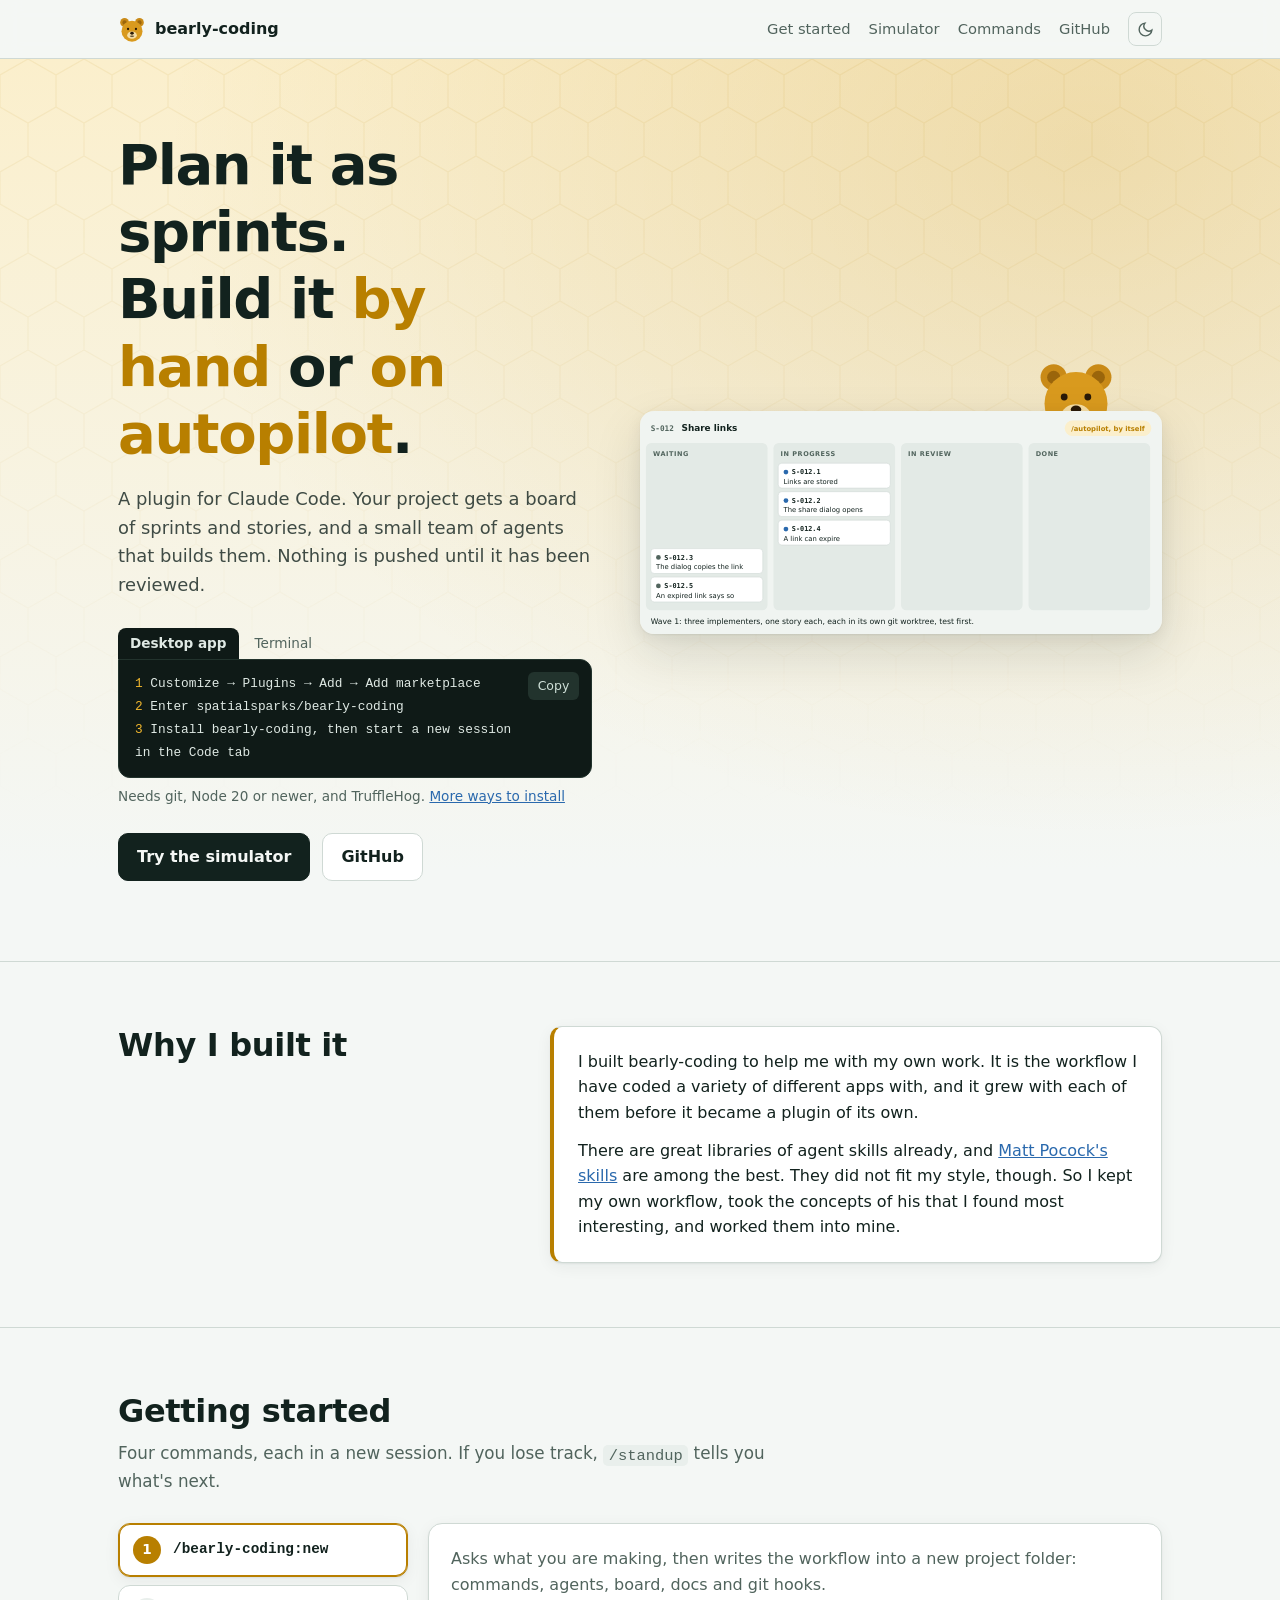
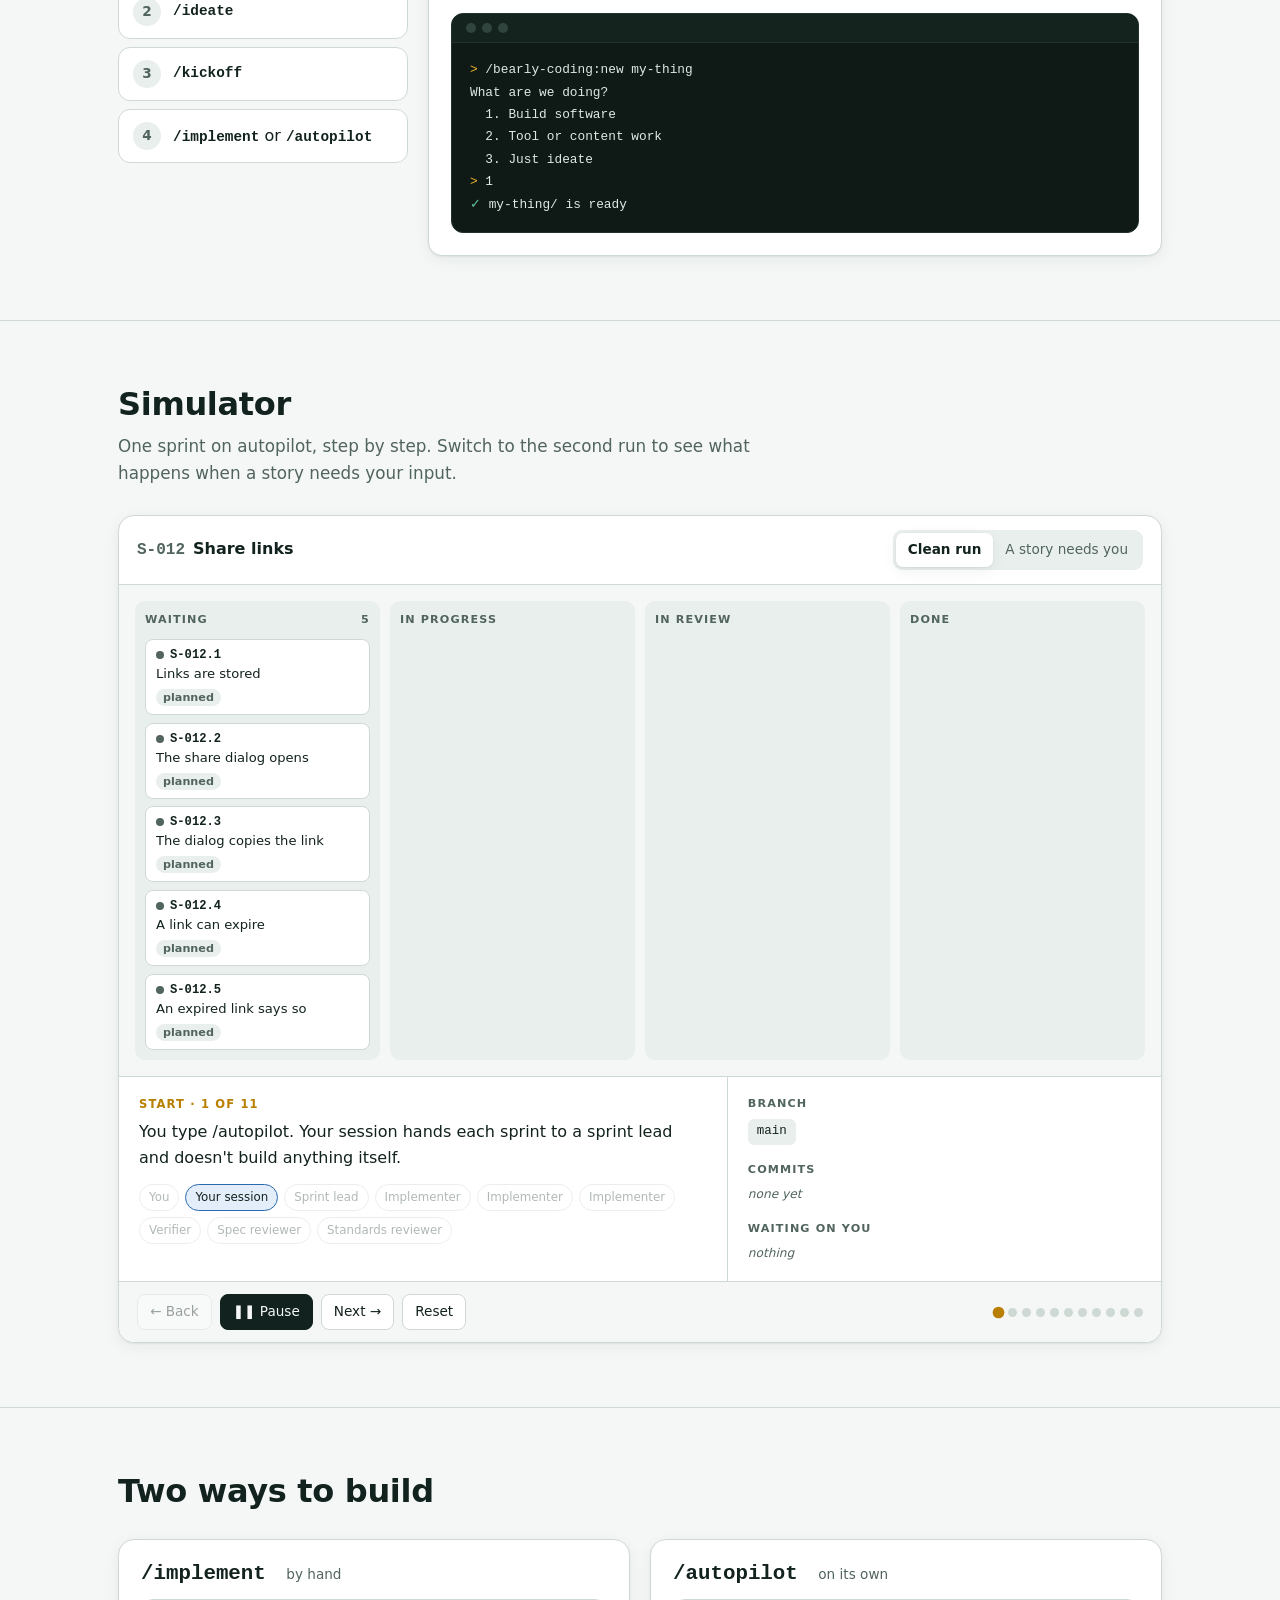
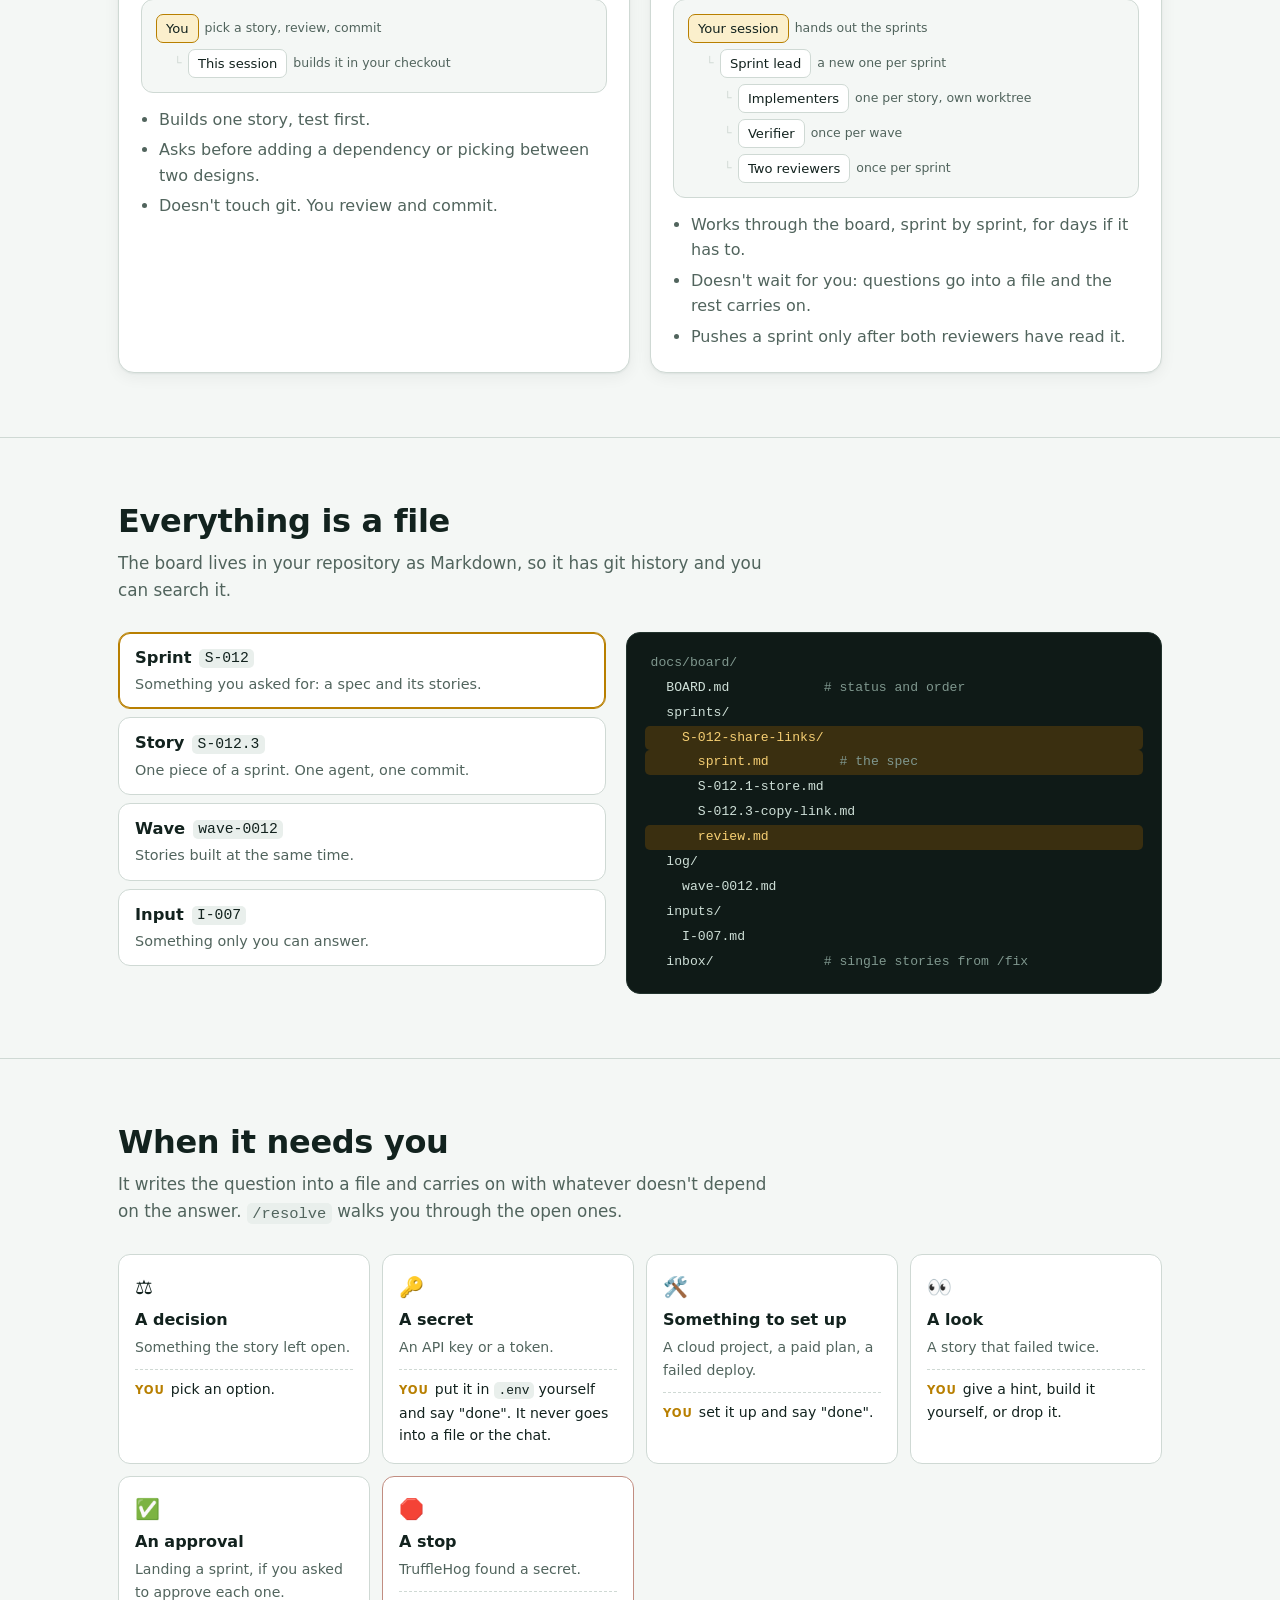
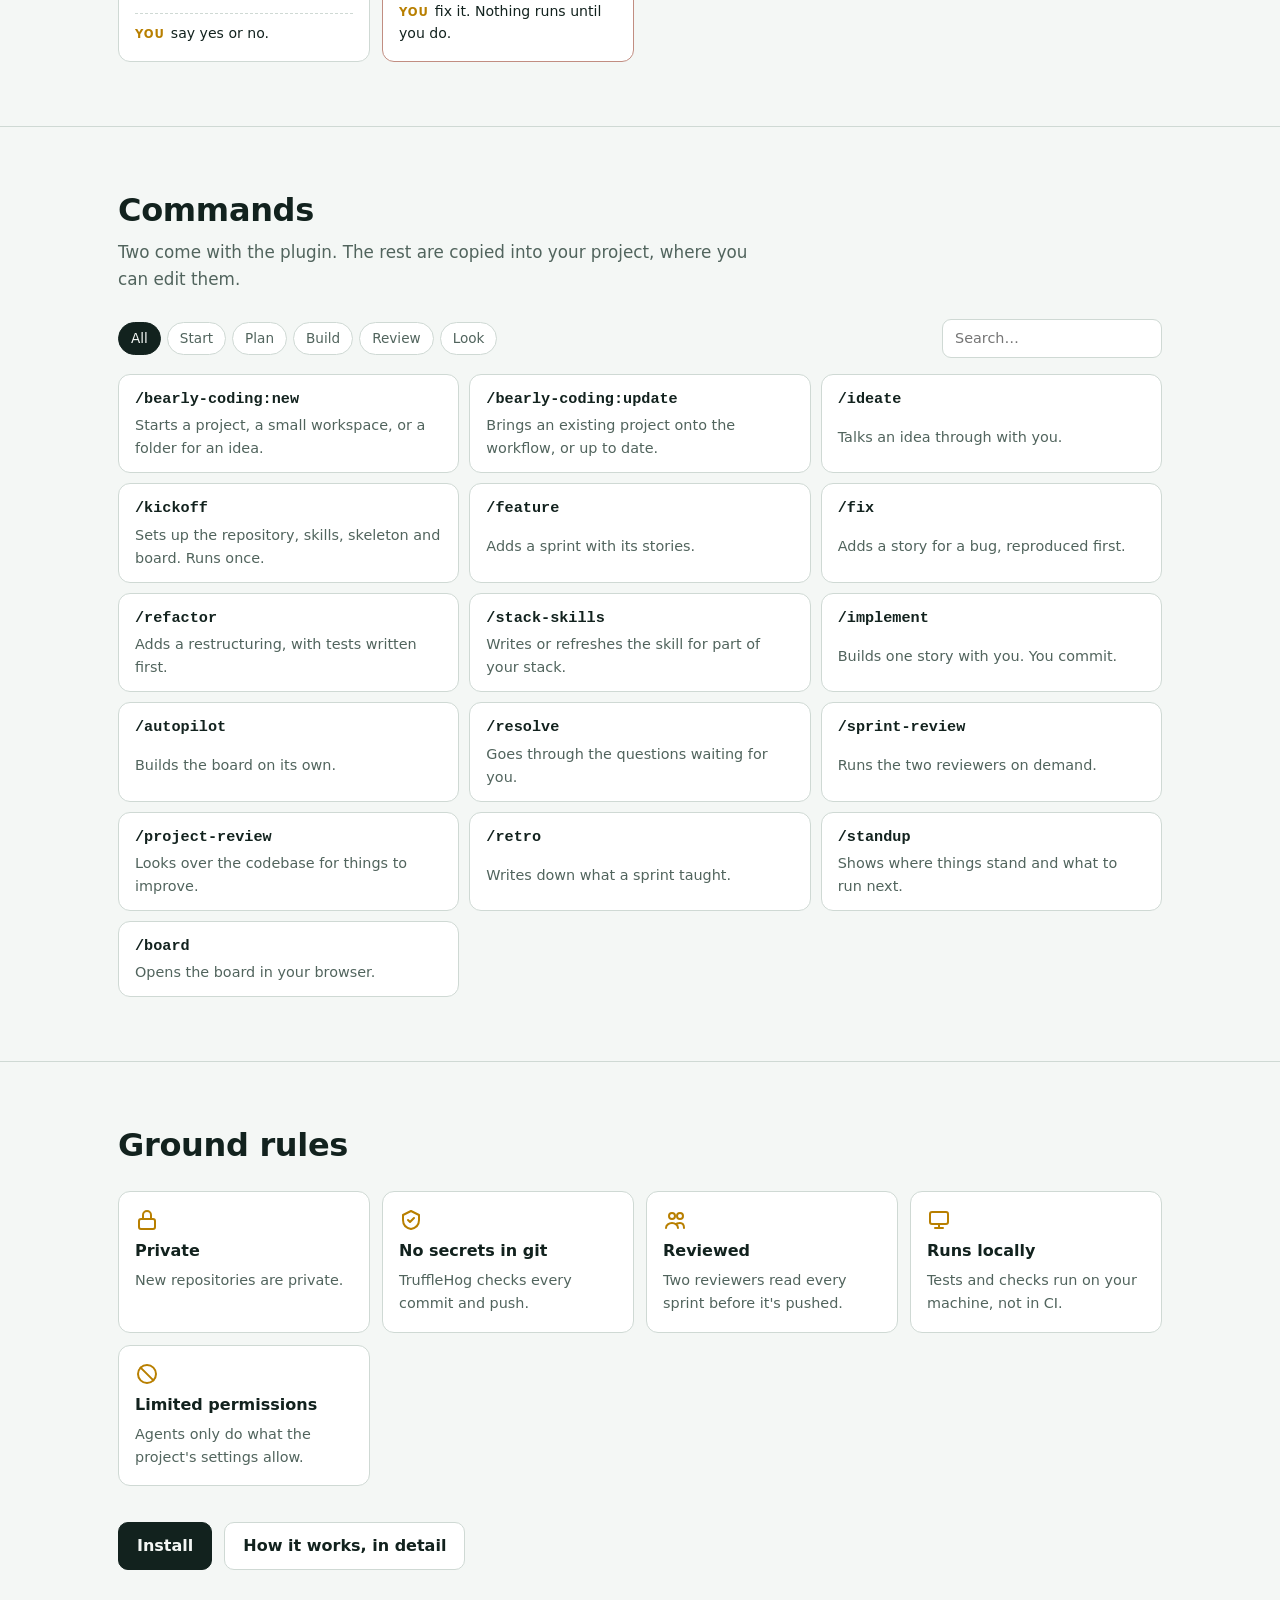
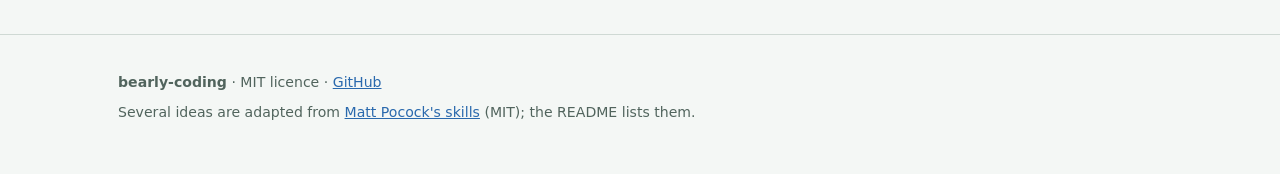
==== commit e016ddfc: "docs: install from the desktop app or with one terminal command - README and page: the desktop app r" ====
--- a/docs/index.html
+++ b/docs/index.html
@@ -94,9 +94,15 @@
 .btn { display: inline-flex; align-items: center; gap: 8px; padding: 10px 18px; border-radius: 10px; font-weight: 600; text-decoration: none; border: 1px solid var(--line); background: var(--card); color: var(--ink); }
 .btn.primary { background: var(--ink); color: var(--bg); border-color: var(--ink); }
 .btn:hover { transform: translateY(-1px); }
-.install { margin-top: 28px; background: #0f1a17; color: #dfe9e4; border-radius: 12px; border: 1px solid #22332d; display: flex; align-items: flex-start; gap: 10px; padding: 12px 12px 12px 16px; max-width: 520px; }
-.install pre { margin: 0; flex: 1; min-width: 0; font-size: .74rem; line-height: 1.8; white-space: pre; overflow-x: auto; scrollbar-width: none; }
+.itabs { display: flex; gap: 4px; margin-top: 28px; }
+.itabs button { border: 0; background: none; padding: 5px 12px; border-radius: 8px 8px 0 0; font-size: .85rem; color: var(--muted); }
+.itabs button[aria-selected="true"] { background: #0f1a17; color: #dfe9e4; font-weight: 600; }
+.install[hidden] { display: none; }
+.itabs + .install { border-top-left-radius: 0; }
+.install { margin-top: 0; background: #0f1a17; color: #dfe9e4; border-radius: 12px; border: 1px solid #22332d; display: flex; align-items: flex-start; gap: 10px; padding: 12px 12px 12px 16px; max-width: 520px; }
+.install pre { margin: 0; flex: 1; min-width: 0; font-size: .8rem; line-height: 1.8; white-space: pre-wrap; }
 .install .p { color: #f0b62e; }
+.install .nw { white-space: nowrap; }
 .install button { background: #22332d; border: 0; color: #cfe0d8; font-size: .78rem; padding: 4px 10px; border-radius: 6px; flex: none; }
 .install-note { color: var(--muted); font-size: .85rem; margin-top: 8px; }
 .peek { position: relative; padding-top: 34px; }
@@ -283,12 +289,21 @@
     <div>
       <h1>Plan it as sprints.<br>Build it <em>by hand</em> or <em>on autopilot</em>.</h1>
       <p class="lede">A plugin for Claude Code. Your project gets a board of sprints and stories, and a small team of agents that builds them. Nothing is pushed until it has been reviewed.</p>
-      <div class="install">
-<pre><span class="p">&gt;</span> /plugin marketplace add spatialsparks/bearly-coding
-<span class="p">&gt;</span> /plugin install bearly-coding@bearly-coding</pre>
-        <button type="button" id="copy">Copy</button>
-      </div>
-      <p class="install-note">Needs git, Node 20 or newer, and TruffleHog.</p>
+      <div class="itabs" role="tablist" aria-label="Where you install it">
+        <button type="button" role="tab" aria-selected="true" data-i="desktop">Desktop app</button>
+        <button type="button" role="tab" aria-selected="false" data-i="terminal">Terminal</button>
+      </div>
+      <div class="install" data-i="desktop">
+<pre><span class="p">1</span> Customize → Plugins → Add → Add marketplace
+<span class="p">2</span> Enter <span class="nw">spatialsparks/bearly-coding</span>
+<span class="p">3</span> Install bearly-coding, then start a new session in the Code tab</pre>
+        <button type="button" class="copy" data-copy="spatialsparks/bearly-coding">Copy</button>
+      </div>
+      <div class="install" data-i="terminal" hidden>
+<pre><span class="p">$</span> claude plugin install <span class="nw">bearly-coding</span> <span class="nw">--marketplace spatialsparks/bearly-coding</span></pre>
+        <button type="button" class="copy" data-copy="claude plugin install bearly-coding --marketplace spatialsparks/bearly-coding">Copy</button>
+      </div>
+      <p class="install-note">Needs git, Node 20 or newer, and TruffleHog. <a href="https://github.com/spatialsparks/bearly-coding#install">More ways to install</a></p>
       <div class="cta">
         <a class="btn primary" href="#watch">Try the simulator</a>
         <a class="btn" href="https://github.com/spatialsparks/bearly-coding">GitHub</a>
@@ -501,12 +516,15 @@
     try { localStorage.setItem('theme', next); } catch (e) {}
   });
 
-  $('#copy').addEventListener('click', async (e) => {
-    const text = '/plugin marketplace add spatialsparks/bearly-coding\n/plugin install bearly-coding@bearly-coding';
-    try { await navigator.clipboard.writeText(text); e.target.textContent = 'Copied'; }
-    catch { e.target.textContent = 'Select and copy'; }
-    setTimeout(() => (e.target.textContent = 'Copy'), 1800);
-  });
+  $$('.copy').forEach((b) => b.addEventListener('click', async () => {
+    try { await navigator.clipboard.writeText(b.dataset.copy); b.textContent = 'Copied'; }
+    catch { b.textContent = 'Select and copy'; }
+    setTimeout(() => (b.textContent = 'Copy'), 1800);
+  }));
+  $$('.itabs button').forEach((t) => t.addEventListener('click', () => {
+    $$('.itabs button').forEach((x) => x.setAttribute('aria-selected', String(x === t)));
+    $$('.install').forEach((box) => { box.hidden = box.dataset.i !== t.dataset.i; });
+  }));
 
   // Getting started
   const steps = [
